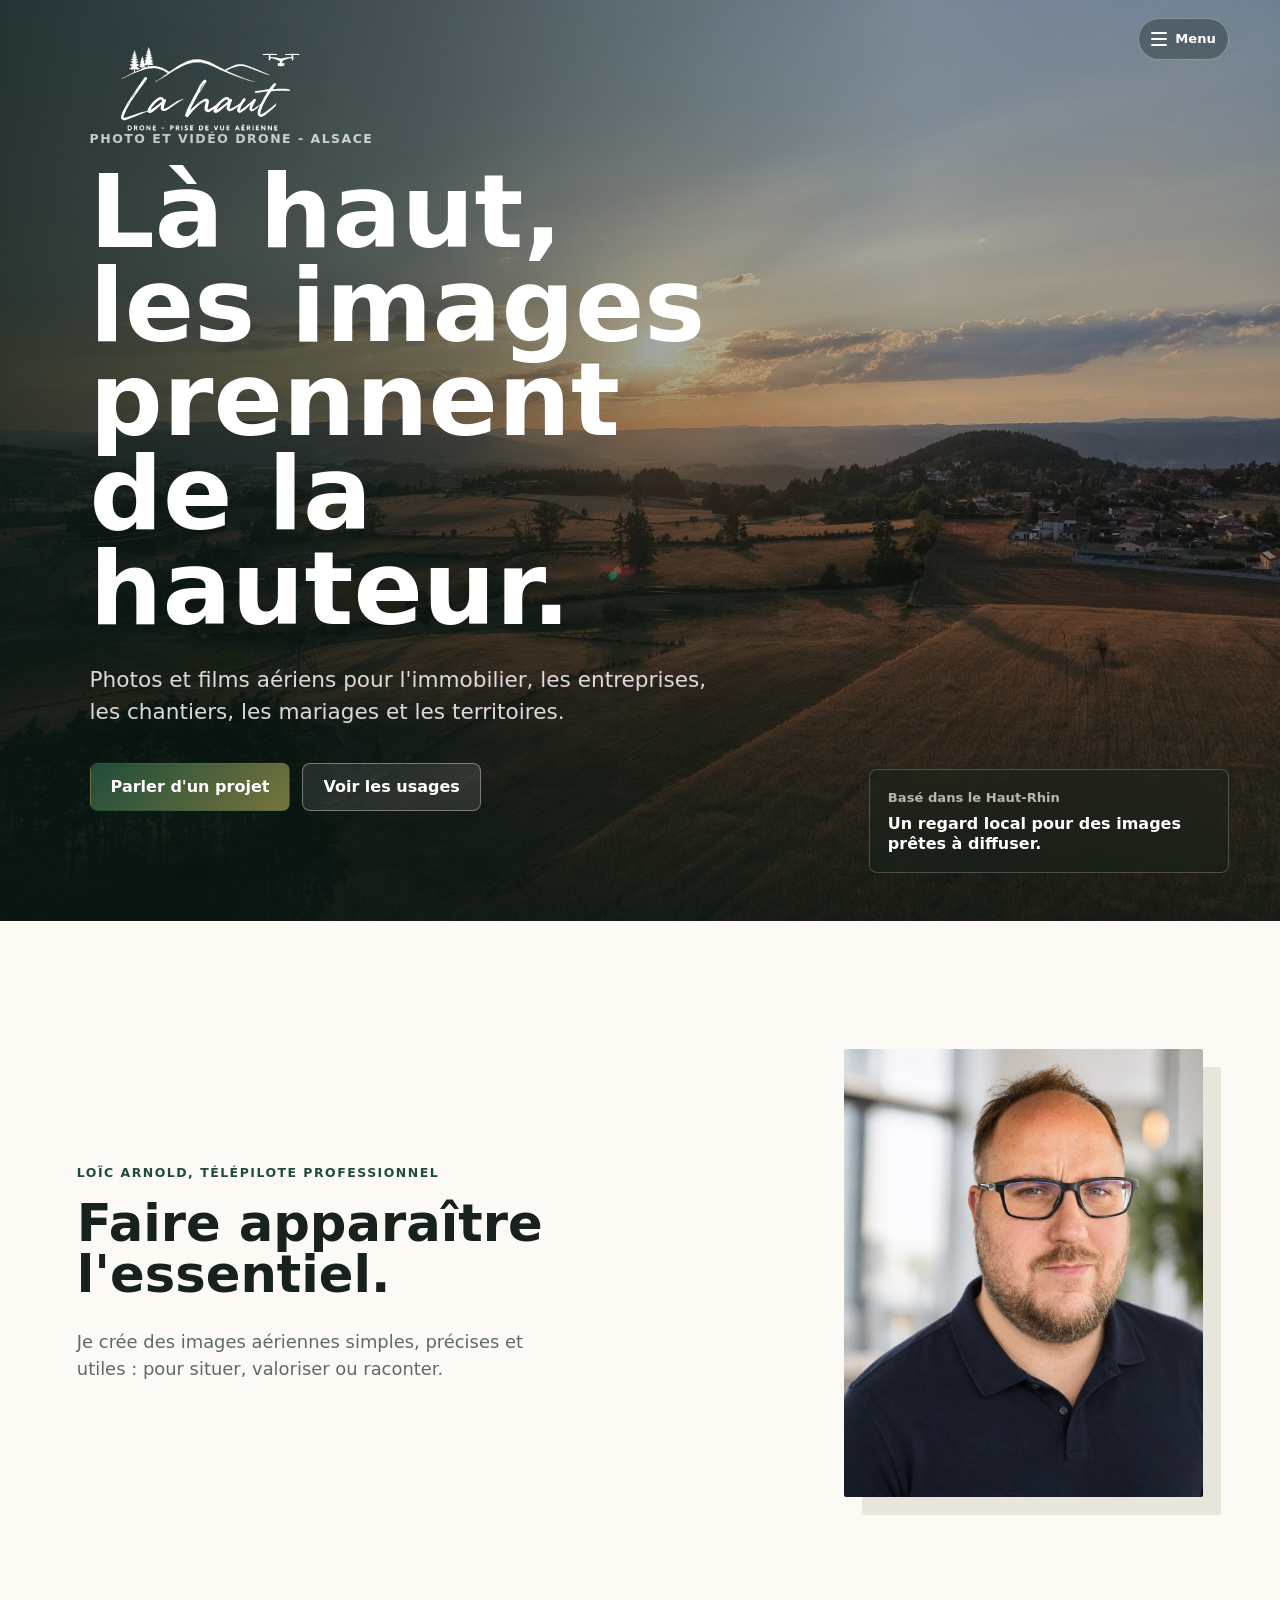
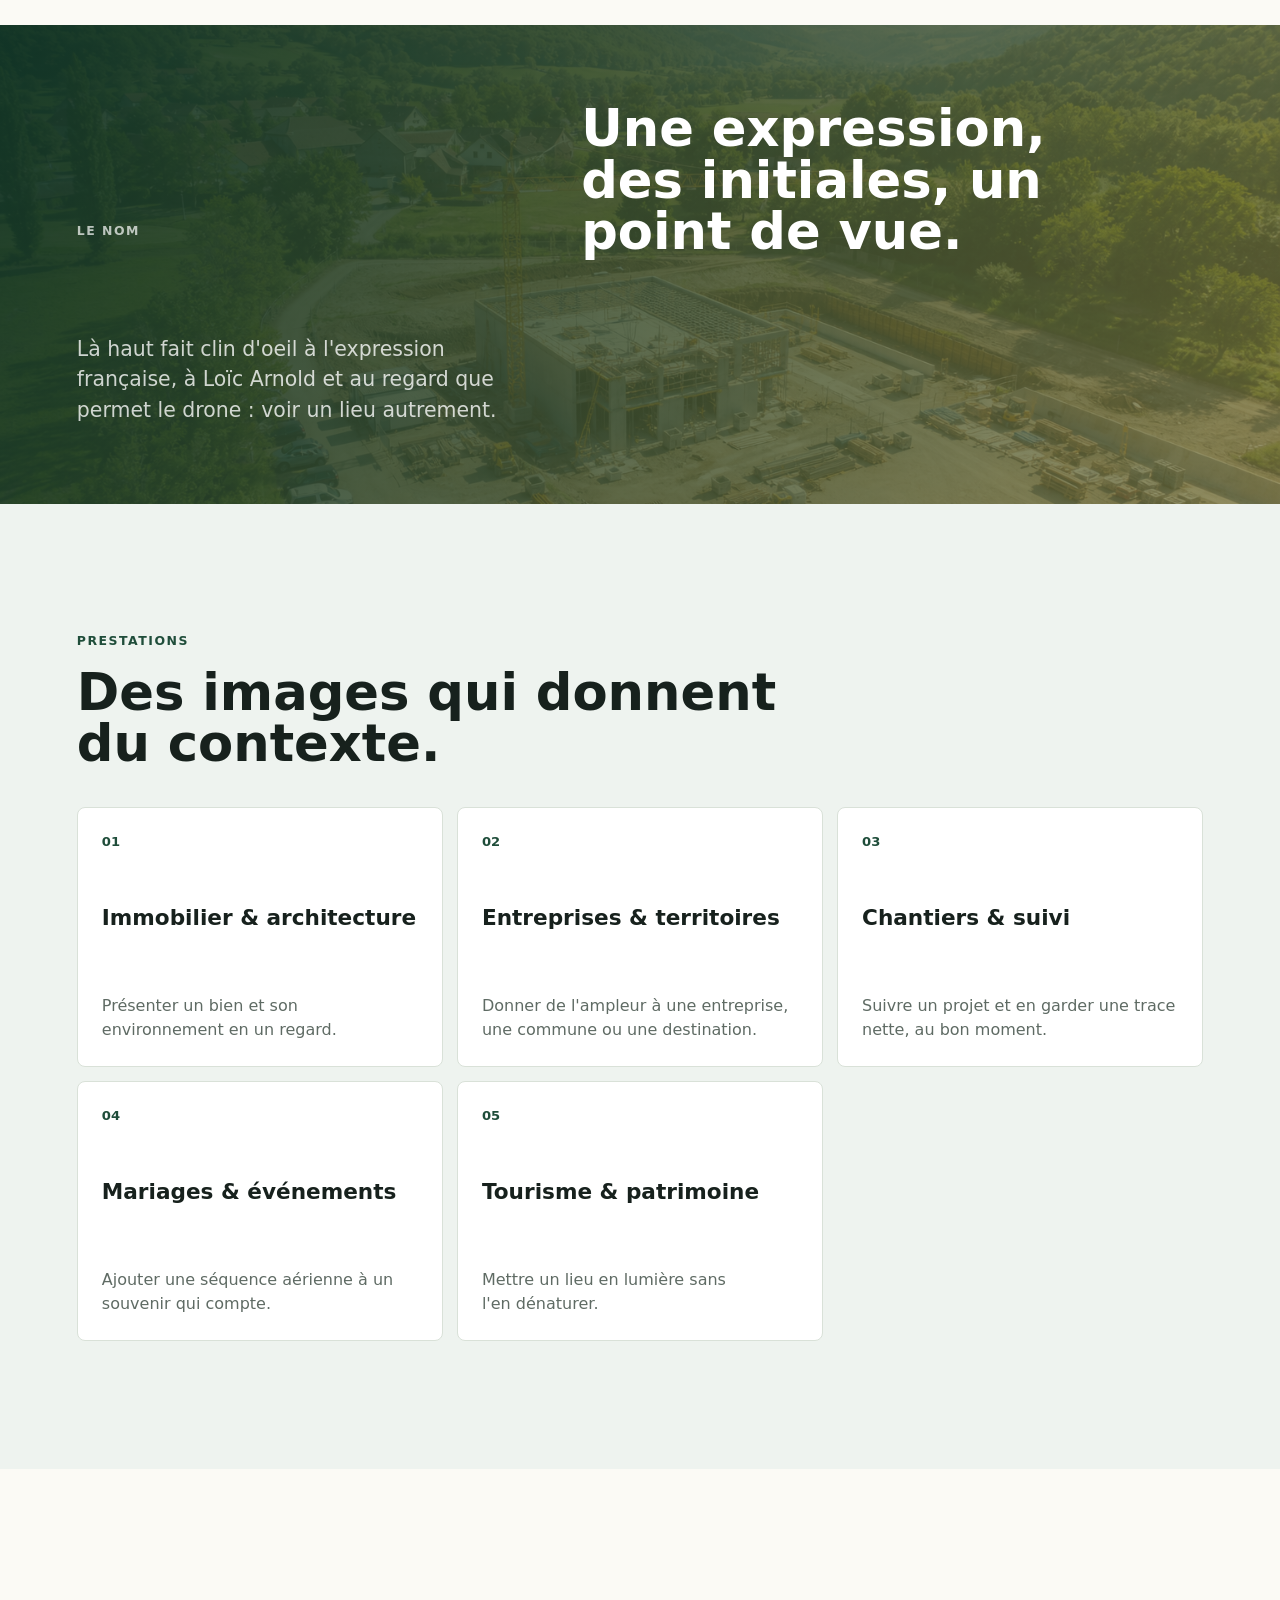
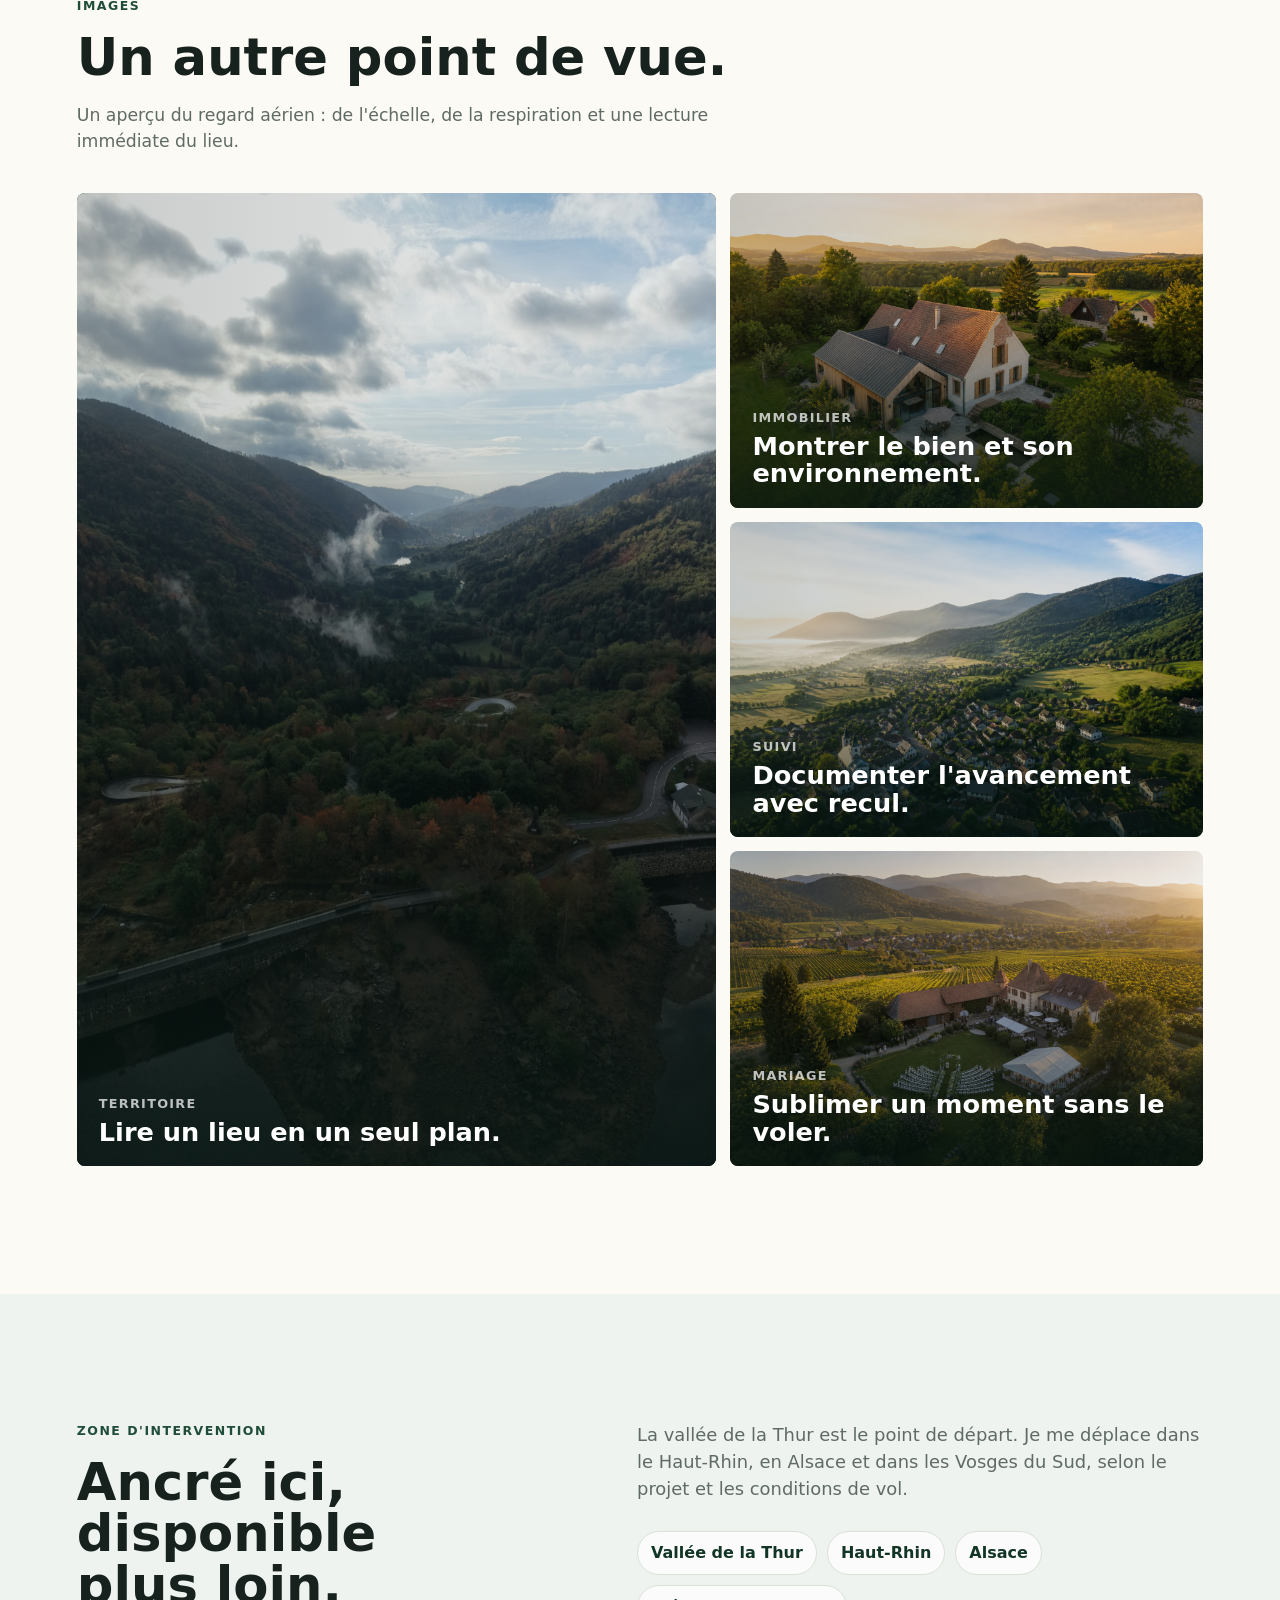
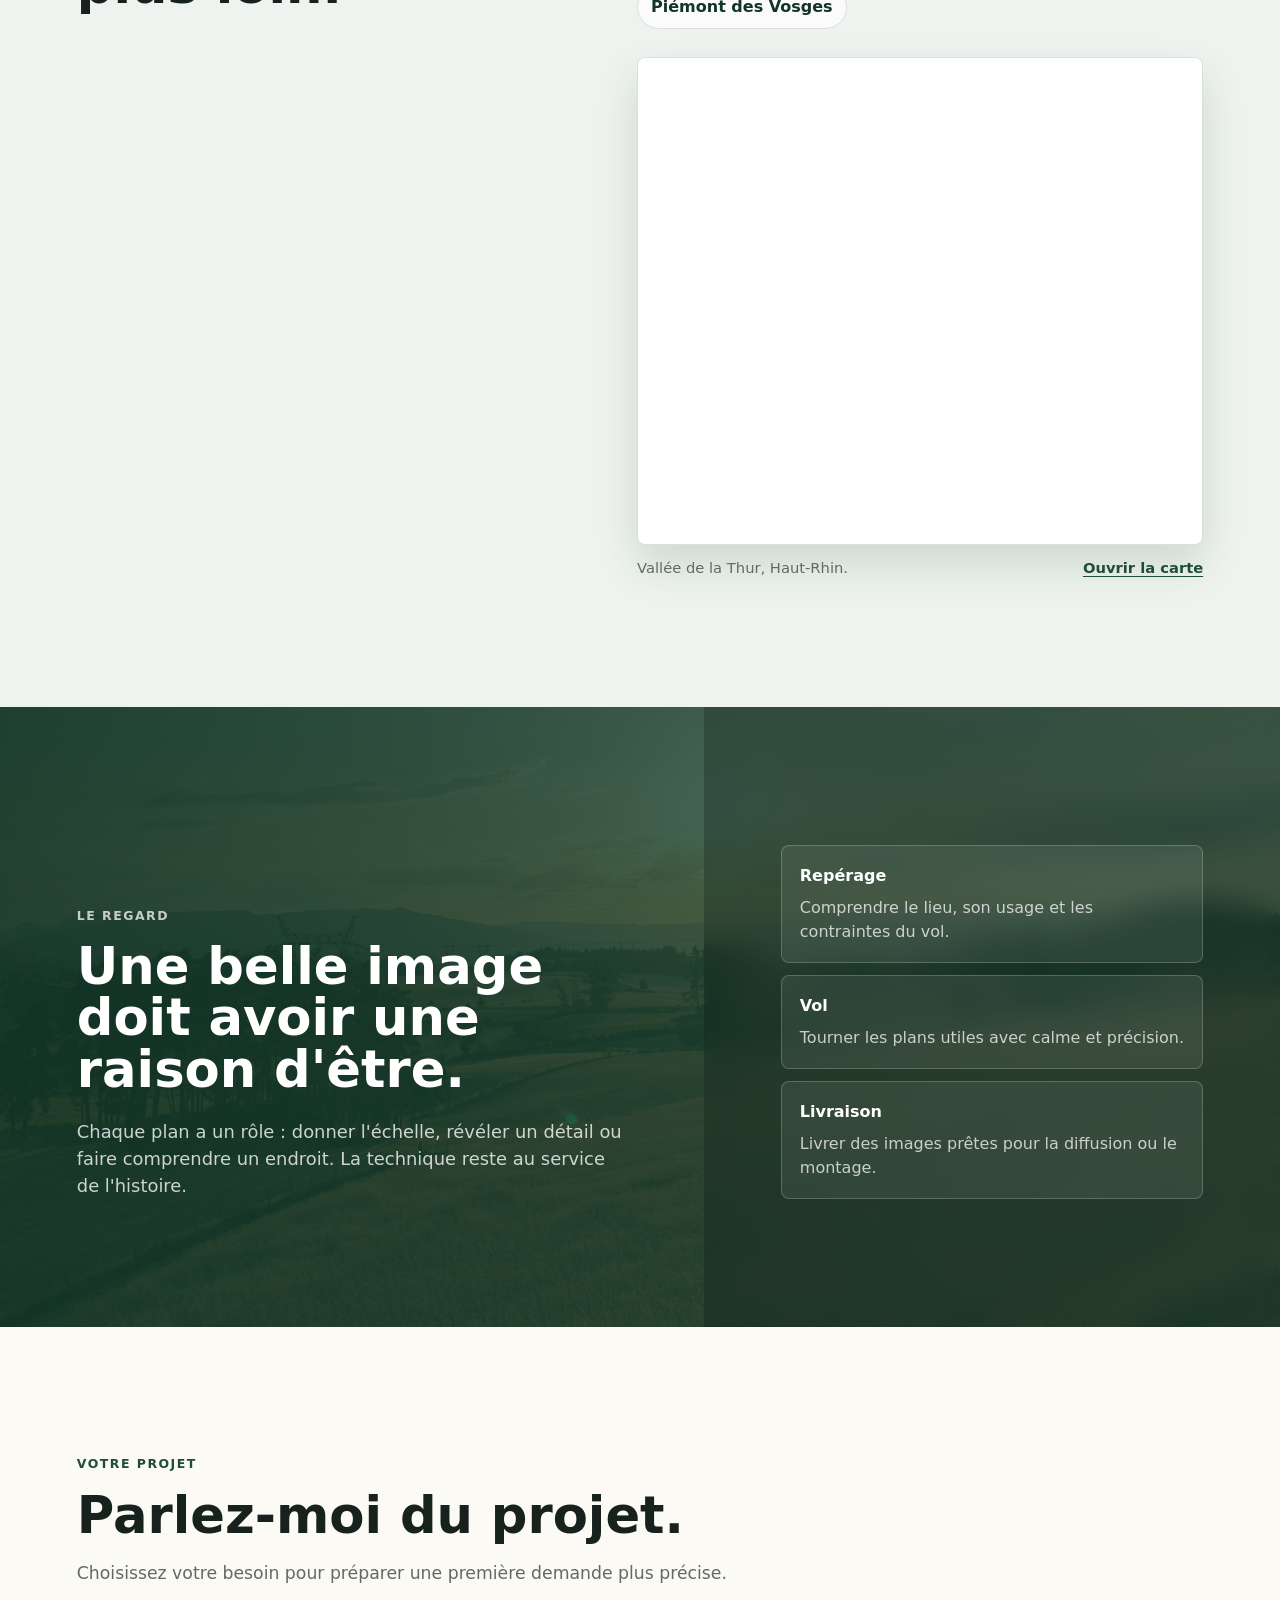
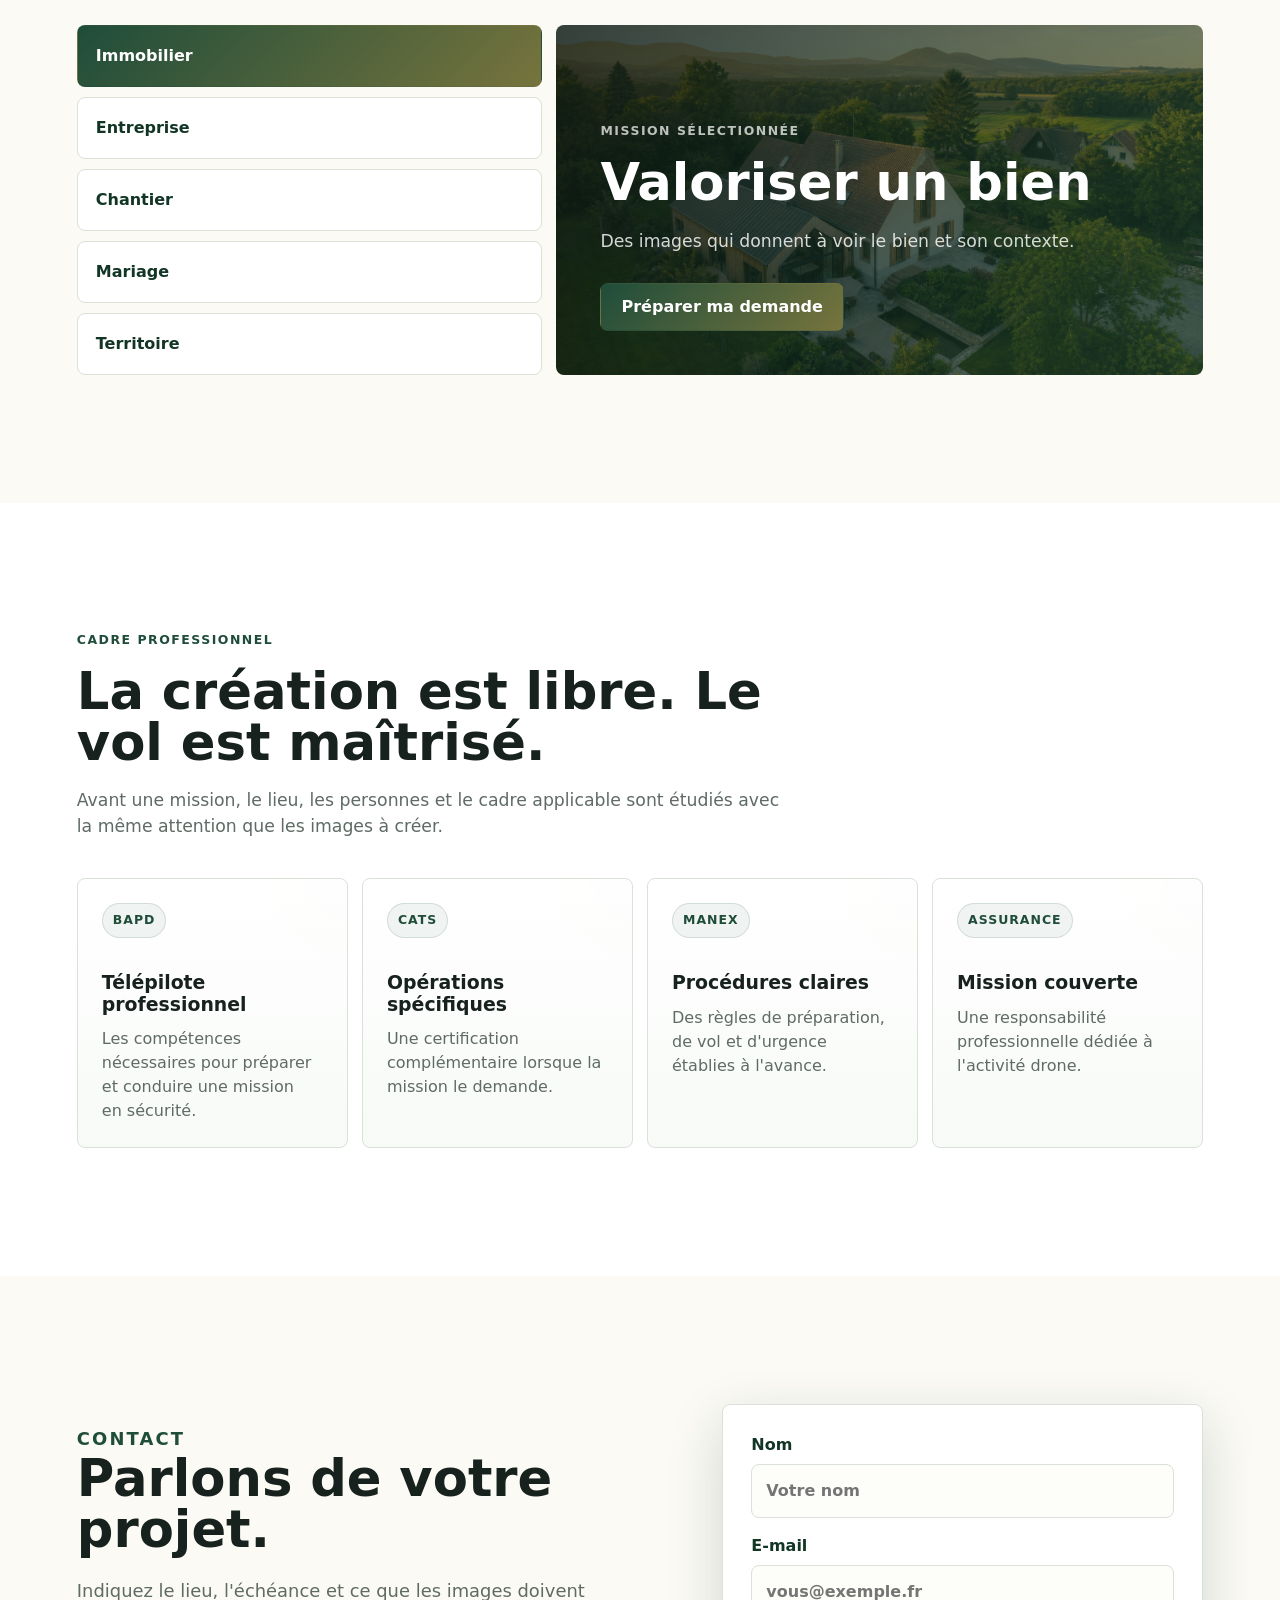
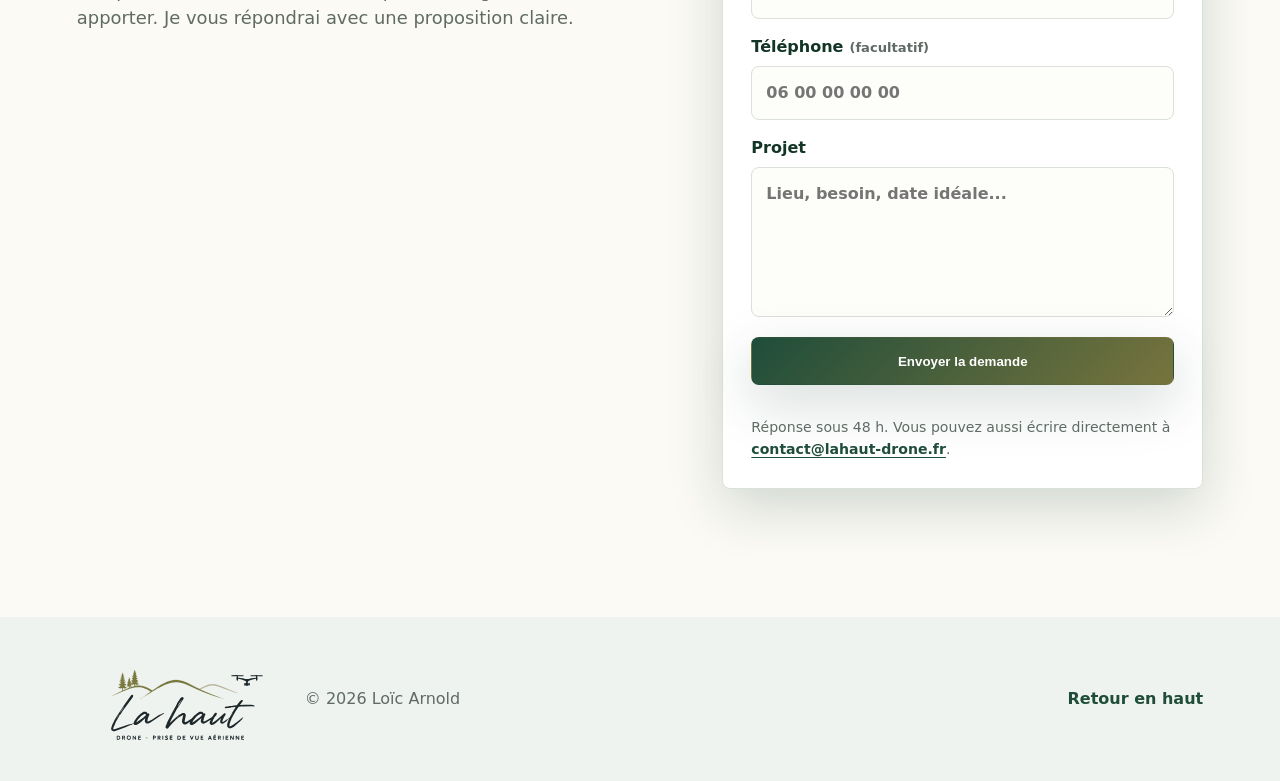
==== index.html @ 21cdd0c2 "Refresh live map stylesheet cache" ====
<!doctype html>
<html lang="fr">
  <head>
    <meta charset="utf-8" />
    <meta name="viewport" content="width=device-width, initial-scale=1" />
    <title>Là haut | Captation drone par Loïc Arnold</title>
    <meta
      name="description"
      content="Photos et vidéos par drone en Alsace, réalisées par Loïc Arnold depuis la vallée de la Thur."
    />
    <link rel="stylesheet" href="styles.css?v=20260831-map2" />
  </head>
  <body>
    <header class="site-header" aria-label="Navigation principale">
      <a class="brand" href="#top" aria-label="Là haut, accueil">
        <img
          class="brand-logo"
          src="assets/logo-la-haut.svg"
          alt="Là haut - Drone, prise de vue aérienne"
        />
      </a>
      <button class="nav-toggle" type="button" aria-expanded="false" aria-controls="site-nav">
        <span class="nav-toggle-icon" aria-hidden="true">
          <i></i>
          <i></i>
          <i></i>
        </span>
        <strong>Menu</strong>
      </button>
      <nav class="nav-links" id="site-nav" aria-label="Sections du site">
        <a href="#prestations">Prestations</a>
        <a href="#portfolio">Images</a>
        <a href="#territoire">Territoire</a>
        <a href="#regard">Le regard</a>
        <a href="#mission">Projet</a>
        <a href="#cadre-pro">Cadre pro</a>
        <a href="#contact">Contact</a>
      </nav>
    </header>

    <main id="top">
      <section class="hero" aria-label="Présentation de Là haut">
        <picture class="hero-media">
          <source
            media="(max-width: 700px)"
            srcset="assets/hero-coucher-soleil-mobile.jpg"
          />
          <img
            class="hero-image"
            src="assets/hero-coucher-soleil.jpg"
            alt="Paysage vallonné au coucher du soleil photographié par drone"
            width="2560"
            height="1920"
            fetchpriority="high"
            decoding="async"
          />
        </picture>
        <div class="hero-shade" aria-hidden="true"></div>
        <div class="hero-content">
          <p class="eyebrow">Photo et vidéo drone - Alsace</p>
          <h1>Là haut, les images prennent de la hauteur.</h1>
          <p class="hero-copy">
            Photos et films aériens pour l'immobilier, les entreprises, les
            chantiers, les mariages et les territoires.
          </p>
          <div class="hero-actions">
            <a class="button primary" href="#contact">Parler d'un projet</a>
            <a class="button secondary" href="#prestations">Voir les usages</a>
          </div>
        </div>
        <aside class="hero-note" aria-label="Signature de marque">
          <span>Basé dans le Haut-Rhin</span>
          <strong>Un regard local pour des images prêtes à diffuser.</strong>
        </aside>
      </section>

      <section class="intro section-pad" aria-labelledby="intro-title">
        <div class="intro-copy">
          <p class="eyebrow dark">Loïc Arnold, télépilote professionnel</p>
          <h2 id="intro-title">Faire apparaître l'essentiel.</h2>
          <p class="intro-summary">
            Je crée des images aériennes simples, précises et utiles : pour
            situer, valoriser ou raconter.
          </p>
        </div>
        <figure class="intro-portrait">
          <img
            src="assets/loic-arnold-telepilote.jpg"
            alt="Loïc Arnold, télépilote professionnel de Là haut"
            width="1024"
            height="1280"
            loading="lazy"
            decoding="async"
          />
        </figure>
      </section>

      <section class="name-story" aria-label="Origine du nom Là haut">
        <p class="eyebrow dark">Le nom</p>
        <h2>Une expression, des initiales, un point de vue.</h2>
        <p>
          Là haut fait clin d'oeil à l'expression française, à Loïc Arnold et
          au regard que permet le drone : voir un lieu autrement.
        </p>
      </section>

      <section class="services section-pad" id="prestations" aria-labelledby="services-title">
        <div class="section-heading">
          <p class="eyebrow dark">Prestations</p>
          <h2 id="services-title">Des images qui donnent du contexte.</h2>
        </div>
        <div class="service-grid">
          <article class="service-card">
            <span>01</span>
            <h3>Immobilier & architecture</h3>
            <p>Présenter un bien et son environnement en un regard.</p>
          </article>
          <article class="service-card">
            <span>02</span>
            <h3>Entreprises & territoires</h3>
            <p>Donner de l'ampleur à une entreprise, une commune ou une destination.</p>
          </article>
          <article class="service-card">
            <span>03</span>
            <h3>Chantiers & suivi</h3>
            <p>Suivre un projet et en garder une trace nette, au bon moment.</p>
          </article>
          <article class="service-card">
            <span>04</span>
            <h3>Mariages & événements</h3>
            <p>Ajouter une séquence aérienne à un souvenir qui compte.</p>
          </article>
          <article class="service-card">
            <span>05</span>
            <h3>Tourisme & patrimoine</h3>
            <p>Mettre un lieu en lumière sans l'en dénaturer.</p>
          </article>
        </div>
      </section>

      <section class="portfolio section-pad" id="portfolio" aria-labelledby="portfolio-title">
        <div class="section-heading wide">
          <p class="eyebrow dark">Images</p>
          <h2 id="portfolio-title">Un autre point de vue.</h2>
          <p>
            Un aperçu du regard aérien : de l'échelle, de la respiration et une
            lecture immédiate du lieu.
          </p>
        </div>
        <div class="portfolio-grid">
          <figure
            class="portfolio-card large"
            tabindex="0"
            role="button"
            data-lightbox
            data-src="assets/portfolio-vallee-brume.jpg"
            data-kicker="Territoire"
            data-title="Lire un lieu en un seul plan."
          >
            <img
              src="assets/portfolio-vallee-brume.jpg"
              alt="Vue aérienne d'une vallée boisée traversée par la brume"
            />
            <figcaption>
              <span>Territoire</span>
              <strong>Lire un lieu en un seul plan.</strong>
            </figcaption>
          </figure>
          <figure
            class="portfolio-card"
            tabindex="0"
            role="button"
            data-lightbox
            data-src="assets/portfolio-immobilier.png"
            data-kicker="Immobilier"
            data-title="Montrer le bien et son environnement."
          >
            <img
              src="assets/portfolio-immobilier.png"
              alt="Maison et jardin photographiés par drone dans un environnement rural"
            />
            <figcaption>
              <span>Immobilier</span>
              <strong>Montrer le bien et son environnement.</strong>
            </figcaption>
          </figure>
          <figure
            class="portfolio-card"
            tabindex="0"
            role="button"
            data-lightbox
            data-src="assets/portfolio-chantier.png"
            data-kicker="Suivi"
            data-title="Documenter l'avancement avec recul."
          >
            <img
              src="assets/portfolio-chantier.png"
              alt="Chantier suivi depuis les airs dans une vallée verdoyante"
            />
            <figcaption>
              <span>Suivi</span>
              <strong>Documenter l'avancement avec recul.</strong>
            </figcaption>
          </figure>
          <figure
            class="portfolio-card"
            tabindex="0"
            role="button"
            data-lightbox
            data-src="assets/portfolio-mariage.png"
            data-kicker="Mariage"
            data-title="Sublimer un moment sans le voler."
          >
            <img
              src="assets/portfolio-mariage.png"
              alt="Vue aérienne élégante d'un mariage en extérieur dans un paysage alsacien"
            />
            <figcaption>
              <span>Mariage</span>
              <strong>Sublimer un moment sans le voler.</strong>
            </figcaption>
          </figure>
        </div>
      </section>

      <section class="area section-pad" id="territoire" aria-labelledby="area-title">
        <div>
          <p class="eyebrow dark">Zone d'intervention</p>
          <h2 id="area-title">Ancré ici, disponible plus loin.</h2>
        </div>
        <div class="area-content">
          <div class="area-copy">
            <p>
              La vallée de la Thur est le point de départ. Je me déplace dans le
              Haut-Rhin, en Alsace et dans les Vosges du Sud, selon le projet et
              les conditions de vol.
            </p>
            <ul class="area-list" aria-label="Exemples de zones">
              <li>Vallée de la Thur</li>
              <li>Haut-Rhin</li>
              <li>Alsace</li>
              <li>Piémont des Vosges</li>
            </ul>
          </div>
          <figure class="territory-map">
            <div class="map-live">
              <iframe
                title="Carte OpenStreetMap de la vallée de la Thur"
                src="https://www.openstreetmap.org/export/embed.html?bbox=6.88%2C47.70%2C7.32%2C47.94&amp;layer=mapnik"
                loading="lazy"
              ></iframe>
            </div>
            <figcaption>
              <span>Vallée de la Thur, Haut-Rhin.</span>
              <a
                href="https://www.openstreetmap.org/#map=11/47.82/7.08"
                target="_blank"
                rel="noopener noreferrer"
              >
                Ouvrir la carte
              </a>
            </figcaption>
          </figure>
        </div>
      </section>

      <section class="look" id="regard" aria-labelledby="look-title">
        <div class="look-panel">
          <p class="eyebrow">Le regard</p>
          <h2 id="look-title">Une belle image doit avoir une raison d'être.</h2>
          <p>
            Chaque plan a un rôle : donner l'échelle, révéler un détail ou faire
            comprendre un endroit. La technique reste au service de l'histoire.
          </p>
        </div>
        <div class="look-list" aria-label="Méthode">
          <div>
            <strong>Repérage</strong>
            <span>Comprendre le lieu, son usage et les contraintes du vol.</span>
          </div>
          <div>
            <strong>Vol</strong>
            <span>Tourner les plans utiles avec calme et précision.</span>
          </div>
          <div>
            <strong>Livraison</strong>
            <span>Livrer des images prêtes pour la diffusion ou le montage.</span>
          </div>
        </div>
      </section>

      <section class="mission section-pad" id="mission" aria-labelledby="mission-title">
        <div class="section-heading">
          <p class="eyebrow dark">Votre projet</p>
          <h2 id="mission-title">Parlez-moi du projet.</h2>
          <p>
            Choisissez votre besoin pour préparer une première demande plus
            précise.
          </p>
        </div>
        <div class="mission-board">
          <div class="mission-options" aria-label="Types de projets">
            <button
              class="mission-option active"
              type="button"
              data-project="immobilier"
              data-title="Valoriser un bien"
              data-copy="Des images qui donnent à voir le bien et son contexte."
              data-image="assets/portfolio-immobilier.png"
              data-message="Je souhaite valoriser un bien immobilier par drone. Lieu:&#10;Type de bien:&#10;Usage des images: annonce, site, réseaux, vidéo..."
            >
              Immobilier
            </button>
            <button
              class="mission-option"
              type="button"
              data-project="entreprise"
              data-title="Présenter une entreprise"
              data-copy="Des plans qui situent un site et donnent du relief à une communication."
              data-image="assets/hero-coucher-soleil.jpg"
              data-message="Je souhaite réaliser des images drone pour une entreprise. Lieu:&#10;Activité / site à montrer:&#10;Usage prévu: site web, film, réseaux, présentation..."
            >
              Entreprise
            </button>
            <button
              class="mission-option"
              type="button"
              data-project="chantier"
              data-title="Suivre une évolution"
              data-copy="Une vue d'ensemble nette, ponctuelle ou régulière."
              data-image="assets/portfolio-chantier.png"
              data-message="Je souhaite documenter un chantier ou une évolution par drone. Lieu:&#10;Type de suivi: ponctuel ou régulier:&#10;Période idéale:"
            >
              Chantier
            </button>
            <button
              class="mission-option"
              type="button"
              data-project="mariage"
              data-title="Sublimer un mariage"
              data-copy="Un regard aérien discret pour inscrire le moment dans son décor."
              data-image="assets/portfolio-mariage.png"
              data-message="Je souhaite ajouter des images drone à un mariage ou événement. Lieu:&#10;Date prévue:&#10;Moment à filmer: cérémonie, domaine, vin d'honneur, ambiance, arrivée...&#10;Présence d'un photographe / vidéaste:"
            >
              Mariage
            </button>
            <button
              class="mission-option"
              type="button"
              data-project="territoire"
              data-title="Raconter un territoire"
              data-copy="Des vues larges pour faire respirer un paysage, un village ou un patrimoine."
              data-image="assets/portfolio-vallee-brume.jpg"
              data-message="Je souhaite raconter un territoire ou un lieu par drone. Lieu:&#10;Ce qu'il faut montrer:&#10;Ambiance recherchée:"
            >
              Territoire
            </button>
          </div>
          <article class="mission-preview" aria-live="polite">
            <span id="mission-kicker">Mission sélectionnée</span>
            <h3 id="mission-preview-title">Valoriser un bien</h3>
            <p id="mission-preview-copy">
              Des images qui donnent à voir le bien et son contexte.
            </p>
            <a class="button primary" href="#contact" id="mission-cta">Préparer ma demande</a>
          </article>
        </div>
      </section>

      <section class="credentials section-pad" id="cadre-pro" aria-labelledby="credentials-title">
        <div class="section-heading">
          <p class="eyebrow dark">Cadre professionnel</p>
          <h2 id="credentials-title">La création est libre. Le vol est maîtrisé.</h2>
          <p>
            Avant une mission, le lieu, les personnes et le cadre applicable
            sont étudiés avec la même attention que les images à créer.
          </p>
        </div>
        <div class="credential-grid">
          <article>
            <span>BAPD</span>
            <h3>Télépilote professionnel</h3>
            <p>Les compétences nécessaires pour préparer et conduire une mission en sécurité.</p>
          </article>
          <article>
            <span>CATS</span>
            <h3>Opérations spécifiques</h3>
            <p>Une certification complémentaire lorsque la mission le demande.</p>
          </article>
          <article>
            <span>MANEX</span>
            <h3>Procédures claires</h3>
            <p>Des règles de préparation, de vol et d'urgence établies à l'avance.</p>
          </article>
          <article>
            <span>Assurance</span>
            <h3>Mission couverte</h3>
            <p>Une responsabilité professionnelle dédiée à l'activité drone.</p>
          </article>
        </div>
      </section>

      <section class="contact section-pad" id="contact" aria-labelledby="contact-title">
        <div class="contact-copy">
          <p class="eyebrow dark">Contact</p>
          <h2 id="contact-title">Parlons de votre projet.</h2>
          <p>
            Indiquez le lieu, l'échéance et ce que les images doivent apporter.
            Je vous répondrai avec une proposition claire.
          </p>
        </div>
        <form
          class="contact-form"
          id="contact-form"
          action="https://formsubmit.co/ajax/contact@lahaut-drone.fr"
          method="POST"
          accept-charset="UTF-8"
          aria-label="Demande de contact"
        >
          <input type="hidden" name="_subject" value="Nouvelle demande - Là haut" />
          <input type="hidden" name="_template" value="table" />
          <input type="hidden" name="_captcha" value="false" />
          <input type="hidden" name="type_de_projet" id="contact-project" value="" />
          <input class="form-trap" type="text" name="_honey" tabindex="-1" autocomplete="off" aria-hidden="true" />
          <label>
            Nom
            <input type="text" name="name" placeholder="Votre nom" autocomplete="name" required />
          </label>
          <label>
            E-mail
            <input type="email" name="email" placeholder="vous@exemple.fr" autocomplete="email" required />
          </label>
          <label>
            <span class="label-text">Téléphone <span class="optional">(facultatif)</span></span>
            <input type="tel" name="telephone" placeholder="06 00 00 00 00" autocomplete="tel" />
          </label>
          <label>
            Projet
            <textarea name="message" rows="5" placeholder="Lieu, besoin, date idéale..." required></textarea>
          </label>
          <button class="button primary form-button" type="submit">Envoyer la demande</button>
          <p class="form-status" id="contact-status" role="status" aria-live="polite"></p>
          <p class="form-hint">
            Réponse sous 48 h. Vous pouvez aussi écrire directement à
            <a href="mailto:contact@lahaut-drone.fr">contact@lahaut-drone.fr</a>.
          </p>
        </form>
      </section>
    </main>

    <footer class="site-footer">
      <span class="footer-brand">
        <img
          src="assets/logo-la-haut.svg"
          alt="Là haut - Drone, prise de vue aérienne"
        />
        <span>&copy; <span id="year"></span> Loïc Arnold</span>
      </span>
      <a href="#top">Retour en haut</a>
    </footer>

    <div class="lightbox" hidden aria-modal="true" role="dialog" aria-label="Aperçu de l'image">
      <button class="lightbox-close" type="button" aria-label="Fermer l'aperçu">×</button>
      <figure>
        <img src="" alt="" />
        <figcaption>
          <span></span>
          <strong></strong>
        </figcaption>
      </figure>
    </div>

    <script src="script.js"></script>
  </body>
</html>
---- styles.css ----
:root {
  --ink: #17211d;
  --muted: #5f6b64;
  --paper: #fbfaf5;
  --cloud: #eef3ef;
  --line: #d9e1d8;
  --forest: #1f4d3a;
  --forest-deep: #123526;
  --moss: #77743d;
  --sky: #d8edf4;
  --white: #ffffff;
  --shadow: 0 18px 54px rgba(18, 53, 38, 0.18);
}

* {
  box-sizing: border-box;
}

html {
  scroll-behavior: smooth;
}

body {
  margin: 0;
  color: var(--ink);
  background: var(--paper);
  font-family: Inter, ui-sans-serif, system-ui, -apple-system, BlinkMacSystemFont, "Segoe UI", Arial, sans-serif;
  line-height: 1.5;
}

body.is-lightbox-open {
  overflow: hidden;
}

a {
  color: inherit;
  text-decoration: none;
}

img {
  display: block;
  max-width: 100%;
}

.site-header {
  position: fixed;
  top: 0;
  left: 0;
  right: 0;
  z-index: 10;
  display: flex;
  align-items: center;
  justify-content: space-between;
  gap: 24px;
  padding: 18px clamp(18px, 4vw, 56px);
  color: var(--white);
}

.site-header::before {
  content: none;
}

.site-header::after {
  content: none;
}

.brand {
  display: inline-flex;
  align-items: center;
  justify-content: center;
  min-width: 0;
  padding: 0;
}

.brand-logo {
  width: clamp(230px, 24vw, 390px);
  max-height: 128px;
  height: auto;
  filter: brightness(0) invert(1) drop-shadow(0 10px 24px rgba(0, 0, 0, 0.28));
}

.nav-links {
  display: flex;
  align-items: center;
  gap: clamp(12px, 2vw, 28px);
  border: 1px solid rgba(255, 255, 255, 0.18);
  border-radius: 999px;
  padding: 13px 18px;
  background: rgba(8, 23, 18, 0.46);
  backdrop-filter: blur(16px);
  box-shadow: 0 14px 38px rgba(8, 23, 18, 0.18);
  font-size: 0.92rem;
  font-weight: 600;
}

.nav-toggle {
  display: none;
  align-items: center;
  gap: 8px;
  border: 1px solid rgba(255, 255, 255, 0.34);
  border-radius: 999px;
  padding: 10px 12px;
  color: var(--white);
  background: rgba(8, 23, 18, 0.32);
  font: inherit;
  font-size: 0.86rem;
  font-weight: 900;
  cursor: pointer;
}

.nav-toggle-icon {
  display: grid;
  gap: 4px;
}

.nav-toggle-icon i {
  display: block;
  width: 16px;
  height: 2px;
  border-radius: 999px;
  background: currentColor;
}

.nav-toggle strong {
  font-size: 0.82rem;
}

.nav-links a {
  color: rgba(255, 255, 255, 0.84);
}

.nav-links a:hover {
  color: var(--white);
}

.hero {
  position: relative;
  display: grid;
  min-height: 100svh;
  overflow: hidden;
  color: var(--white);
  isolation: isolate;
}

.hero-media,
.hero-video,
.hero-shade {
  position: absolute;
  inset: 0;
  width: 100%;
  height: 100%;
}

.hero-media,
.hero-video {
  z-index: -3;
}

.hero-media .hero-image {
  width: 100%;
  height: 100%;
  object-fit: cover;
  object-position: center 58%;
}

.hero-video {
  pointer-events: none;
}

.hero-shade {
  z-index: -2;
  background:
    linear-gradient(90deg, rgba(8, 23, 18, 0.78) 0%, rgba(8, 23, 18, 0.56) 33%, rgba(8, 23, 18, 0.18) 72%),
    linear-gradient(0deg, rgba(8, 23, 18, 0.7) 0%, rgba(8, 23, 18, 0) 46%);
}

.hero-content {
  align-self: center;
  width: min(720px, calc(100% - 36px));
  padding: 130px 0 110px clamp(18px, 7vw, 96px);
}

.eyebrow {
  margin: 0 0 16px;
  color: rgba(255, 255, 255, 0.74);
  font-size: 0.78rem;
  font-weight: 800;
  letter-spacing: 0.12em;
  text-transform: uppercase;
}

.eyebrow.dark {
  color: var(--forest);
}

h1,
h2,
h3,
p {
  text-wrap: pretty;
}

h1 {
  max-width: 680px;
  margin: 0;
  font-size: clamp(3.3rem, 8vw, 7.6rem);
  line-height: 0.92;
}

h2 {
  margin: 0;
  font-size: clamp(2rem, 4vw, 4rem);
  line-height: 1;
}

h3 {
  margin: 0 0 14px;
  font-size: 1.35rem;
  line-height: 1.15;
}

.hero-copy {
  max-width: 620px;
  margin: 28px 0 0;
  color: rgba(255, 255, 255, 0.84);
  font-size: clamp(1.06rem, 2vw, 1.35rem);
}

.hero-actions {
  display: flex;
  flex-wrap: wrap;
  gap: 12px;
  margin-top: 34px;
}

.button {
  display: inline-flex;
  min-height: 48px;
  align-items: center;
  justify-content: center;
  border: 1px solid transparent;
  border-radius: 8px;
  padding: 0 20px;
  font-weight: 800;
  cursor: pointer;
}

.button.primary {
  color: var(--white);
  background: linear-gradient(135deg, var(--forest), var(--moss));
  box-shadow: var(--shadow);
}

.button.primary:hover {
  background: var(--forest-deep);
}

.button.secondary {
  color: var(--white);
  border-color: rgba(255, 255, 255, 0.36);
  background: rgba(255, 255, 255, 0.1);
}

.hero-note {
  position: absolute;
  right: clamp(18px, 4vw, 56px);
  bottom: clamp(18px, 4vw, 48px);
  width: min(360px, calc(100% - 36px));
  border: 1px solid rgba(255, 255, 255, 0.22);
  border-radius: 8px;
  padding: 18px;
  background: rgba(18, 35, 28, 0.34);
  backdrop-filter: blur(18px);
}

.hero-note span,
.hero-note strong {
  display: block;
}

.hero-note span {
  color: rgba(255, 255, 255, 0.68);
  font-size: 0.82rem;
  font-weight: 700;
}

.hero-note strong {
  margin-top: 6px;
  font-size: 1rem;
  line-height: 1.25;
}

.section-pad {
  padding: clamp(74px, 10vw, 132px) clamp(18px, 6vw, 84px);
}

.intro {
  display: grid;
  grid-template-columns: minmax(0, 1fr) minmax(260px, 0.54fr);
  gap: clamp(32px, 8vw, 104px);
  align-items: center;
  background: var(--paper);
}

.intro-copy {
  max-width: 650px;
}

.intro-summary,
.contact-copy p {
  margin: 0;
  color: var(--muted);
  font-size: 1.12rem;
}

.intro-summary {
  max-width: 42ch;
  margin-top: 28px;
}

.intro-portrait {
  width: min(100%, 390px);
  margin: 0;
  justify-self: end;
}

.intro-portrait img {
  display: block;
  width: 100%;
  height: auto;
  aspect-ratio: 4 / 5;
  object-fit: cover;
  object-position: center;
  border-radius: 2px;
  box-shadow: 18px 18px 0 rgba(119, 116, 61, 0.15);
}

.name-story {
  display: grid;
  grid-template-columns: minmax(0, 0.55fr) minmax(320px, 0.8fr);
  gap: clamp(28px, 6vw, 82px);
  align-items: end;
  padding: clamp(42px, 7vw, 78px) clamp(18px, 6vw, 84px);
  color: var(--white);
  background:
    linear-gradient(115deg, rgba(18, 53, 38, 0.94), rgba(119, 116, 61, 0.74)),
    url("assets/portfolio-alsace-vallee.png") center / cover;
}

.name-story .eyebrow {
  color: rgba(255, 255, 255, 0.7);
}

.name-story h2 {
  max-width: 560px;
}

.name-story p:last-child {
  margin: 0;
  color: rgba(255, 255, 255, 0.78);
  font-size: clamp(1.05rem, 2vw, 1.28rem);
}

.services {
  background: var(--cloud);
}

.credentials {
  background: var(--white);
}

.section-heading {
  display: grid;
  grid-template-columns: minmax(0, 720px);
  margin-bottom: 38px;
}

.section-heading.wide {
  grid-template-columns: minmax(0, 920px);
}

.section-heading p:not(.eyebrow) {
  max-width: 720px;
  margin: 20px 0 0;
  color: var(--muted);
  font-size: 1.08rem;
}

.credential-grid {
  display: grid;
  grid-template-columns: repeat(4, minmax(0, 1fr));
  gap: 14px;
}

.credential-grid article {
  min-height: 250px;
  border: 1px solid var(--line);
  border-radius: 8px;
  padding: 24px;
  background:
    linear-gradient(180deg, rgba(255, 255, 255, 0.96), rgba(247, 250, 247, 0.96)),
    radial-gradient(circle at top right, rgba(119, 116, 61, 0.12), transparent 42%);
}

.credential-grid span {
  display: inline-flex;
  margin-bottom: 34px;
  border: 1px solid rgba(31, 77, 58, 0.14);
  border-radius: 999px;
  padding: 7px 10px;
  color: var(--forest);
  background: rgba(31, 77, 58, 0.06);
  font-size: 0.78rem;
  font-weight: 900;
  letter-spacing: 0.08em;
  text-transform: uppercase;
}

.credential-grid h3 {
  margin-bottom: 12px;
  font-size: 1.18rem;
}

.credential-grid p {
  margin: 0;
  color: var(--muted);
}

.service-grid {
  display: grid;
  grid-template-columns: repeat(5, minmax(0, 1fr));
  gap: 14px;
}

.service-card {
  display: flex;
  min-height: 260px;
  flex-direction: column;
  border: 1px solid var(--line);
  border-radius: 8px;
  padding: 24px;
  background: var(--white);
}

.service-card span {
  display: inline-flex;
  margin-bottom: 54px;
  color: var(--forest);
  font-size: 0.82rem;
  font-weight: 800;
}

.service-card p {
  margin: auto 0 0;
  color: var(--muted);
}

.portfolio {
  background: var(--paper);
}

.portfolio-grid {
  display: grid;
  grid-template-columns: 1.15fr 0.85fr;
  grid-template-rows: repeat(3, minmax(206px, 1fr));
  gap: 14px;
}

.portfolio-card {
  position: relative;
  min-height: 0;
  margin: 0;
  overflow: hidden;
  border-radius: 8px;
  background: var(--forest-deep);
  cursor: zoom-in;
}

.portfolio-card.large {
  grid-row: span 3;
  min-height: 0;
}

.portfolio-card.large img {
  object-position: center 54%;
}

.portfolio-card:focus-visible {
  outline: 3px solid rgba(119, 116, 61, 0.52);
  outline-offset: 4px;
}

.portfolio-card img {
  width: 100%;
  height: 100%;
  object-fit: cover;
  transition: transform 600ms ease;
}

.portfolio-card:hover img {
  transform: scale(1.035);
}

.portfolio-card::after {
  content: "";
  position: absolute;
  inset: 0;
  background:
    linear-gradient(0deg, rgba(8, 23, 18, 0.74), rgba(8, 23, 18, 0.05) 58%),
    linear-gradient(90deg, rgba(8, 23, 18, 0.18), rgba(8, 23, 18, 0));
}

.portfolio-card figcaption {
  position: absolute;
  left: 22px;
  right: 22px;
  bottom: 20px;
  z-index: 1;
  color: var(--white);
}

.portfolio-card span,
.portfolio-card strong {
  display: block;
}

.portfolio-card span {
  margin-bottom: 6px;
  color: rgba(255, 255, 255, 0.72);
  font-size: 0.8rem;
  font-weight: 800;
  letter-spacing: 0.1em;
  text-transform: uppercase;
}

.portfolio-card strong {
  max-width: 420px;
  font-size: clamp(1.25rem, 2vw, 1.9rem);
  line-height: 1.08;
}

.area {
  display: grid;
  grid-template-columns: minmax(0, 0.82fr) minmax(360px, 1fr);
  gap: clamp(32px, 8vw, 96px);
  align-items: start;
  background: var(--cloud);
}

.area-content {
  display: grid;
  gap: 28px;
}

.area-copy p {
  margin: 0;
  color: var(--muted);
  font-size: 1.12rem;
}

.area-list {
  display: flex;
  flex-wrap: wrap;
  gap: 10px;
  margin: 28px 0 0;
  padding: 0;
  list-style: none;
}

.area-list li {
  border: 1px solid var(--line);
  border-radius: 999px;
  padding: 9px 13px;
  color: var(--forest-deep);
  background: rgba(255, 255, 255, 0.72);
  font-weight: 800;
}

.territory-map {
  margin: 0;
}

.map-live {
  overflow: hidden;
  border: 1px solid var(--line);
  border-radius: 8px;
  background: var(--white);
  box-shadow: 0 20px 42px rgba(18, 53, 38, 0.14);
}

.map-live iframe {
  display: block;
  width: 100%;
  height: clamp(340px, 38vw, 500px);
  border: 0;
  filter: saturate(0.82) contrast(1.02);
}

.territory-map figcaption {
  display: flex;
  align-items: center;
  justify-content: space-between;
  gap: 16px;
  margin: 12px 0 0;
  color: var(--muted);
  font-size: 0.92rem;
}

.territory-map a {
  color: var(--forest);
  font-weight: 800;
  text-decoration: underline;
  text-underline-offset: 3px;
}

.look {
  display: grid;
  grid-template-columns: minmax(0, 1.1fr) minmax(320px, 0.9fr);
  min-height: 620px;
  color: var(--white);
  background:
    linear-gradient(115deg, rgba(18, 53, 38, 0.92), rgba(31, 77, 58, 0.7)),
    url("assets/hero-coucher-soleil-mobile.jpg") center 56% / cover;
}

.look-panel {
  display: flex;
  flex-direction: column;
  justify-content: end;
  padding: clamp(74px, 10vw, 132px) clamp(18px, 6vw, 84px);
}

.look-panel p:last-child {
  max-width: 620px;
  margin: 24px 0 0;
  color: rgba(255, 255, 255, 0.78);
  font-size: 1.12rem;
}

.look-list {
  display: grid;
  align-content: end;
  gap: 12px;
  padding: clamp(74px, 10vw, 132px) clamp(18px, 6vw, 84px);
  background: rgba(8, 23, 18, 0.26);
  backdrop-filter: blur(14px);
}

.look-list div {
  border: 1px solid rgba(255, 255, 255, 0.2);
  border-radius: 8px;
  padding: 18px;
  background: rgba(255, 255, 255, 0.08);
}

.look-list strong,
.look-list span {
  display: block;
}

.look-list strong {
  margin-bottom: 8px;
}

.look-list span {
  color: rgba(255, 255, 255, 0.74);
}

.mission {
  background: var(--paper);
}

.mission-board {
  display: grid;
  grid-template-columns: minmax(280px, 0.72fr) minmax(0, 1fr);
  gap: 14px;
}

.mission-options {
  display: grid;
  gap: 10px;
}

.mission-option {
  min-height: 62px;
  border: 1px solid var(--line);
  border-radius: 8px;
  padding: 0 18px;
  color: var(--forest-deep);
  background: var(--white);
  font: inherit;
  font-weight: 900;
  text-align: left;
  cursor: pointer;
}

.mission-option:hover,
.mission-option.active {
  color: var(--white);
  border-color: transparent;
  background: linear-gradient(135deg, var(--forest), var(--moss));
}

.mission-option:focus-visible {
  outline: 3px solid rgba(119, 116, 61, 0.28);
  outline-offset: 3px;
}

.mission-preview {
  position: relative;
  display: flex;
  min-height: 278px;
  flex-direction: column;
  justify-content: flex-end;
  overflow: hidden;
  border-radius: 8px;
  padding: clamp(24px, 4vw, 44px);
  color: var(--white);
  background:
    linear-gradient(115deg, rgba(8, 23, 18, 0.82), rgba(31, 77, 58, 0.54)),
    url("assets/portfolio-immobilier.png") center / cover;
}

.mission-preview span {
  color: rgba(255, 255, 255, 0.72);
  font-size: 0.78rem;
  font-weight: 900;
  letter-spacing: 0.12em;
  text-transform: uppercase;
}

.mission-preview h3 {
  max-width: 640px;
  margin: 12px 0 0;
  font-size: clamp(2rem, 4vw, 4.6rem);
}

.mission-preview p {
  max-width: 620px;
  margin: 18px 0 28px;
  color: rgba(255, 255, 255, 0.82);
  font-size: 1.08rem;
}

.mission-preview .button {
  width: fit-content;
}

.contact {
  display: grid;
  grid-template-columns: minmax(0, 0.8fr) minmax(320px, 0.7fr);
  gap: clamp(32px, 8vw, 96px);
  align-items: start;
  background: var(--paper);
}

.contact-copy p {
  max-width: 560px;
  margin-top: 22px;
}

.contact-form {
  display: grid;
  gap: 16px;
  border: 1px solid var(--line);
  border-radius: 8px;
  padding: clamp(18px, 3vw, 28px);
  background: var(--white);
  box-shadow: var(--shadow);
}

label {
  display: grid;
  gap: 7px;
  color: var(--forest-deep);
  font-weight: 800;
}

.label-text {
  display: flex;
  align-items: baseline;
  gap: 6px;
}

.optional {
  color: var(--muted);
  font-size: 0.82rem;
  font-weight: 600;
}

input,
textarea {
  width: 100%;
  border: 1px solid var(--line);
  border-radius: 8px;
  padding: 14px;
  color: var(--ink);
  background: #fdfdf9;
  font: inherit;
}

textarea {
  resize: vertical;
}

input:focus,
textarea:focus {
  border-color: var(--forest);
  outline: 3px solid rgba(31, 77, 58, 0.14);
}

.form-button {
  width: 100%;
  margin-top: 4px;
}

.form-button:disabled {
  cursor: wait;
  opacity: 0.72;
}

.form-status {
  min-height: 0;
  margin: 0;
  color: var(--muted);
  font-size: 0.92rem;
  font-weight: 700;
}

.form-status:not(:empty) {
  min-height: 1.5em;
}

.form-status.is-success {
  color: var(--forest);
}

.form-status.is-error {
  color: #9b3d25;
}

.form-trap {
  position: absolute;
  width: 1px;
  height: 1px;
  overflow: hidden;
  clip: rect(0 0 0 0);
  clip-path: inset(50%);
  white-space: nowrap;
}

.form-hint {
  margin: 0;
  color: var(--muted);
  font-size: 0.88rem;
}

.form-hint a {
  color: var(--forest);
  font-weight: 800;
  text-decoration: underline;
  text-decoration-thickness: 1px;
  text-underline-offset: 3px;
}

.site-footer {
  display: flex;
  align-items: center;
  justify-content: space-between;
  gap: 18px;
  padding: 28px clamp(18px, 6vw, 84px);
  color: var(--muted);
  background: var(--cloud);
}

.footer-brand {
  display: inline-flex;
  align-items: center;
  gap: 18px;
}

.footer-brand img {
  width: min(210px, 46vw);
  height: auto;
}

.site-footer a {
  color: var(--forest);
  font-weight: 800;
}

.lightbox {
  position: fixed;
  inset: 0;
  z-index: 30;
  display: grid;
  place-items: center;
  padding: clamp(18px, 4vw, 48px);
  background: rgba(8, 23, 18, 0.88);
  backdrop-filter: blur(12px);
}

.lightbox[hidden] {
  display: none;
}

.lightbox figure {
  width: min(1120px, 100%);
  margin: 0;
}

.lightbox img {
  width: 100%;
  max-height: 78svh;
  border-radius: 8px;
  object-fit: contain;
  background: var(--forest-deep);
}

.lightbox figcaption {
  margin-top: 14px;
  color: var(--white);
}

.lightbox span,
.lightbox strong {
  display: block;
}

.lightbox span {
  color: rgba(255, 255, 255, 0.64);
  font-size: 0.8rem;
  font-weight: 900;
  letter-spacing: 0.1em;
  text-transform: uppercase;
}

.lightbox strong {
  margin-top: 4px;
  font-size: clamp(1.4rem, 3vw, 2.6rem);
}

.lightbox-close {
  position: fixed;
  top: 18px;
  right: 18px;
  display: grid;
  width: 46px;
  height: 46px;
  place-items: center;
  border: 1px solid rgba(255, 255, 255, 0.24);
  border-radius: 50%;
  color: var(--white);
  background: rgba(255, 255, 255, 0.12);
  font-size: 2rem;
  line-height: 1;
  cursor: pointer;
}

@media (max-width: 1320px) {
  .site-header {
    align-items: flex-start;
  }

  .nav-toggle {
    display: inline-flex;
  }

  .nav-links {
    position: absolute;
    top: calc(100% - 4px);
    right: clamp(18px, 4vw, 56px);
    display: none;
    width: min(320px, calc(100vw - 36px));
    flex-direction: column;
    align-items: stretch;
    gap: 0;
    overflow: hidden;
    border: 1px solid rgba(255, 255, 255, 0.22);
    border-radius: 8px;
    padding: 0;
    background: rgba(8, 23, 18, 0.9);
    backdrop-filter: blur(18px);
    box-shadow: 0 18px 46px rgba(8, 23, 18, 0.18);
  }

  .site-header.nav-open .nav-links {
    display: flex;
  }

  .nav-links a {
    padding: 14px 16px;
    border-bottom: 1px solid rgba(255, 255, 255, 0.1);
  }

  .nav-links a:last-child {
    border-bottom: 0;
  }

  .service-grid {
    grid-template-columns: repeat(3, minmax(0, 1fr));
  }
}

@media (max-width: 980px) {
  .intro,
  .name-story,
  .look,
  .contact {
    grid-template-columns: 1fr;
  }

  .intro-portrait {
    justify-self: start;
  }

  .area {
    grid-template-columns: 1fr;
  }

  .mission-board {
    grid-template-columns: 1fr;
  }

  .service-grid {
    grid-template-columns: repeat(2, minmax(0, 1fr));
  }

  .credential-grid {
    grid-template-columns: repeat(2, minmax(0, 1fr));
  }

  .look {
    min-height: auto;
  }

  .portfolio-grid {
    grid-template-columns: 1fr;
    grid-template-rows: none;
  }

  .portfolio-card.large {
    grid-row: auto;
    min-height: 420px;
  }

  .portfolio-card {
    min-height: 320px;
  }

}

@media (max-width: 720px) {
  .brand {
    padding: 0;
  }

  .brand-logo {
    width: 210px;
  }

  .hero-content {
    width: 100%;
    padding: 120px 18px 220px;
  }

  .hero-media .hero-image {
    object-position: center 54%;
  }

  h1 {
    font-size: clamp(3rem, 17vw, 4.8rem);
  }

  .hero-note {
    left: 18px;
    right: 18px;
  }

  .service-grid {
    grid-template-columns: 1fr;
  }

  .credential-grid {
    grid-template-columns: 1fr;
  }

  .service-card {
    min-height: 220px;
  }

  .portfolio-card,
  .portfolio-card.large {
    min-height: 320px;
  }

  .map-live iframe {
    height: 340px;
  }

  .mission-option {
    min-height: 54px;
  }

  .mission-preview {
    min-height: 360px;
  }

  .service-card span {
    margin-bottom: 34px;
  }

  .site-footer {
    flex-direction: column;
    align-items: flex-start;
  }

  .footer-brand {
    flex-direction: column;
    align-items: flex-start;
    gap: 10px;
  }
}

@media (max-width: 460px) {
  .site-header {
    padding: 14px 12px;
  }

  .brand-logo {
    width: 168px;
  }

  .nav-toggle {
    padding: 9px 10px;
  }

  .nav-toggle strong {
    display: none;
  }

  h1 {
    font-size: clamp(2.78rem, 16vw, 3.8rem);
  }

  h2 {
    font-size: clamp(1.9rem, 11vw, 3rem);
  }

  .hero-actions,
  .mission-preview .button {
    width: 100%;
  }

  .hero-actions {
    display: grid;
  }

  .button {
    width: 100%;
  }

  .hero-note {
    bottom: 16px;
  }

  .section-pad {
    padding: 64px 16px;
  }

  .territory-map figcaption {
    align-items: flex-start;
    flex-direction: column;
    gap: 4px;
  }

  .lightbox {
    padding: 14px;
  }
}
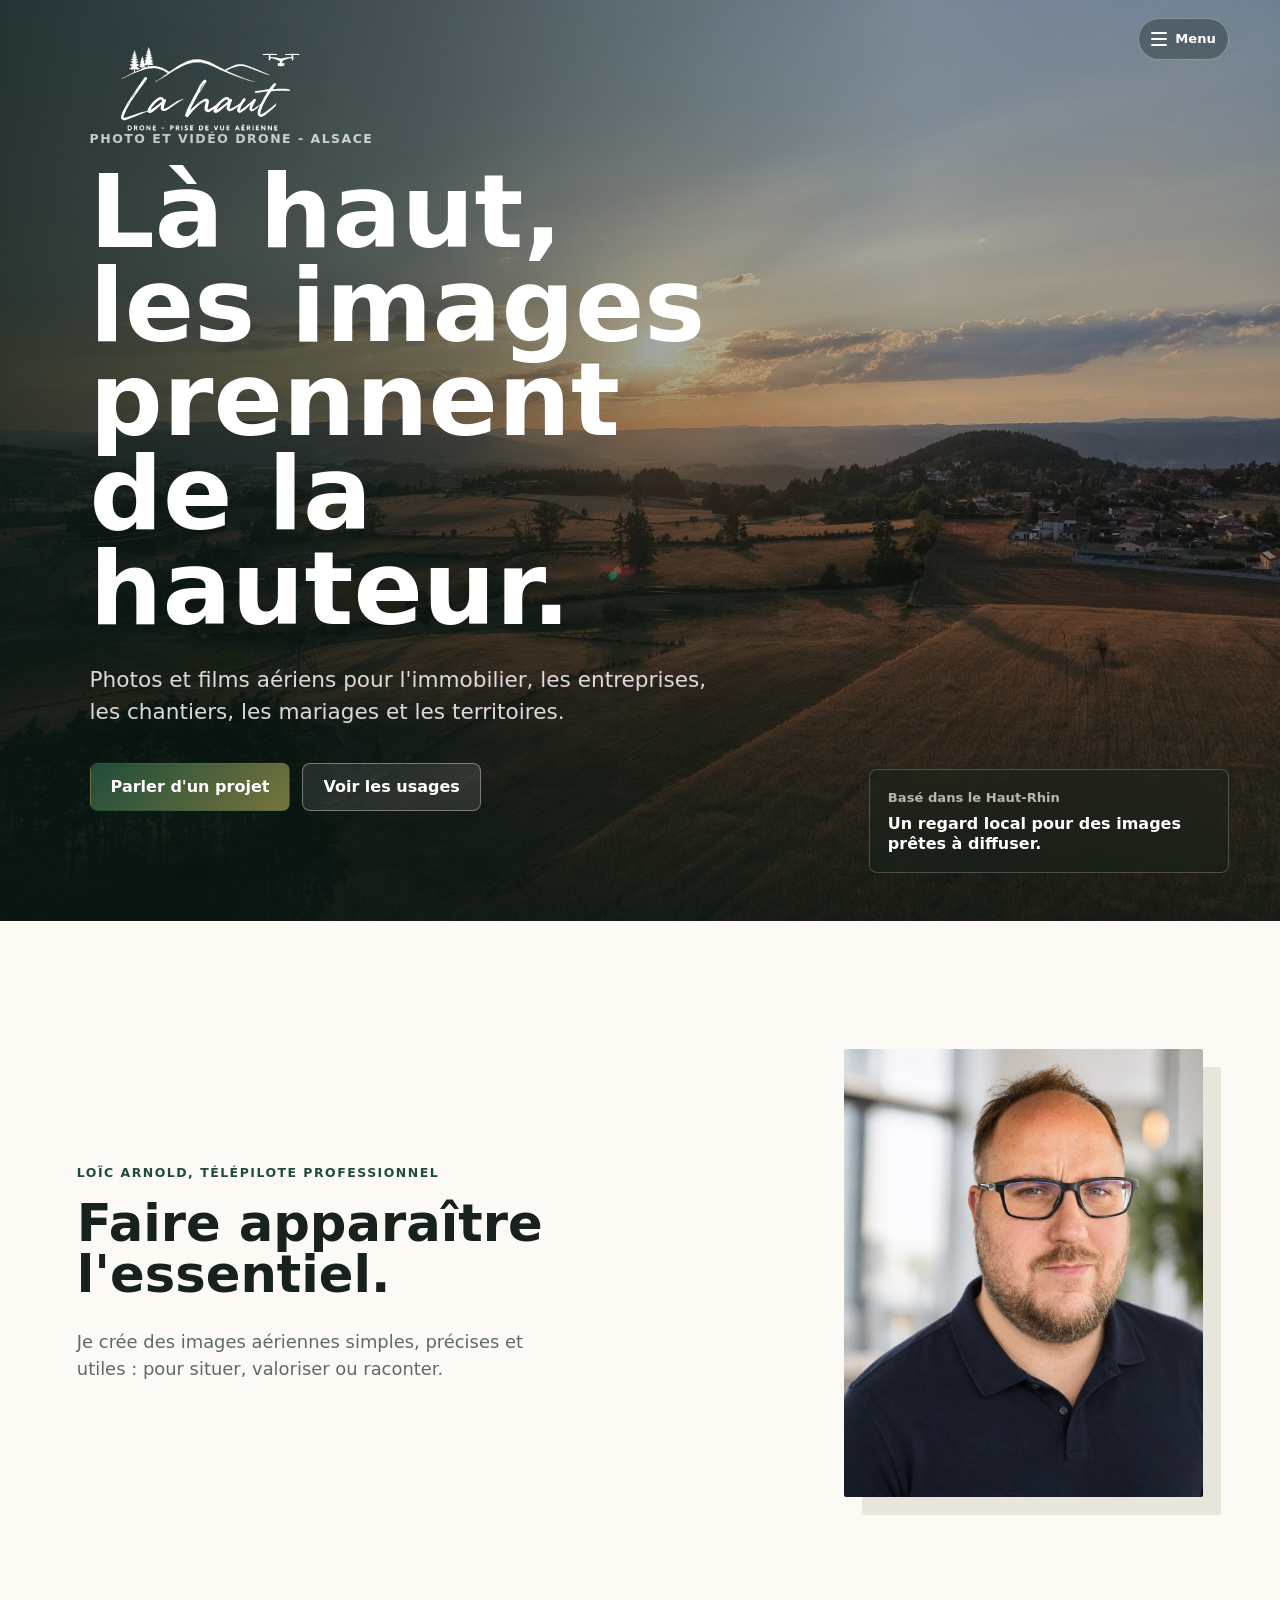
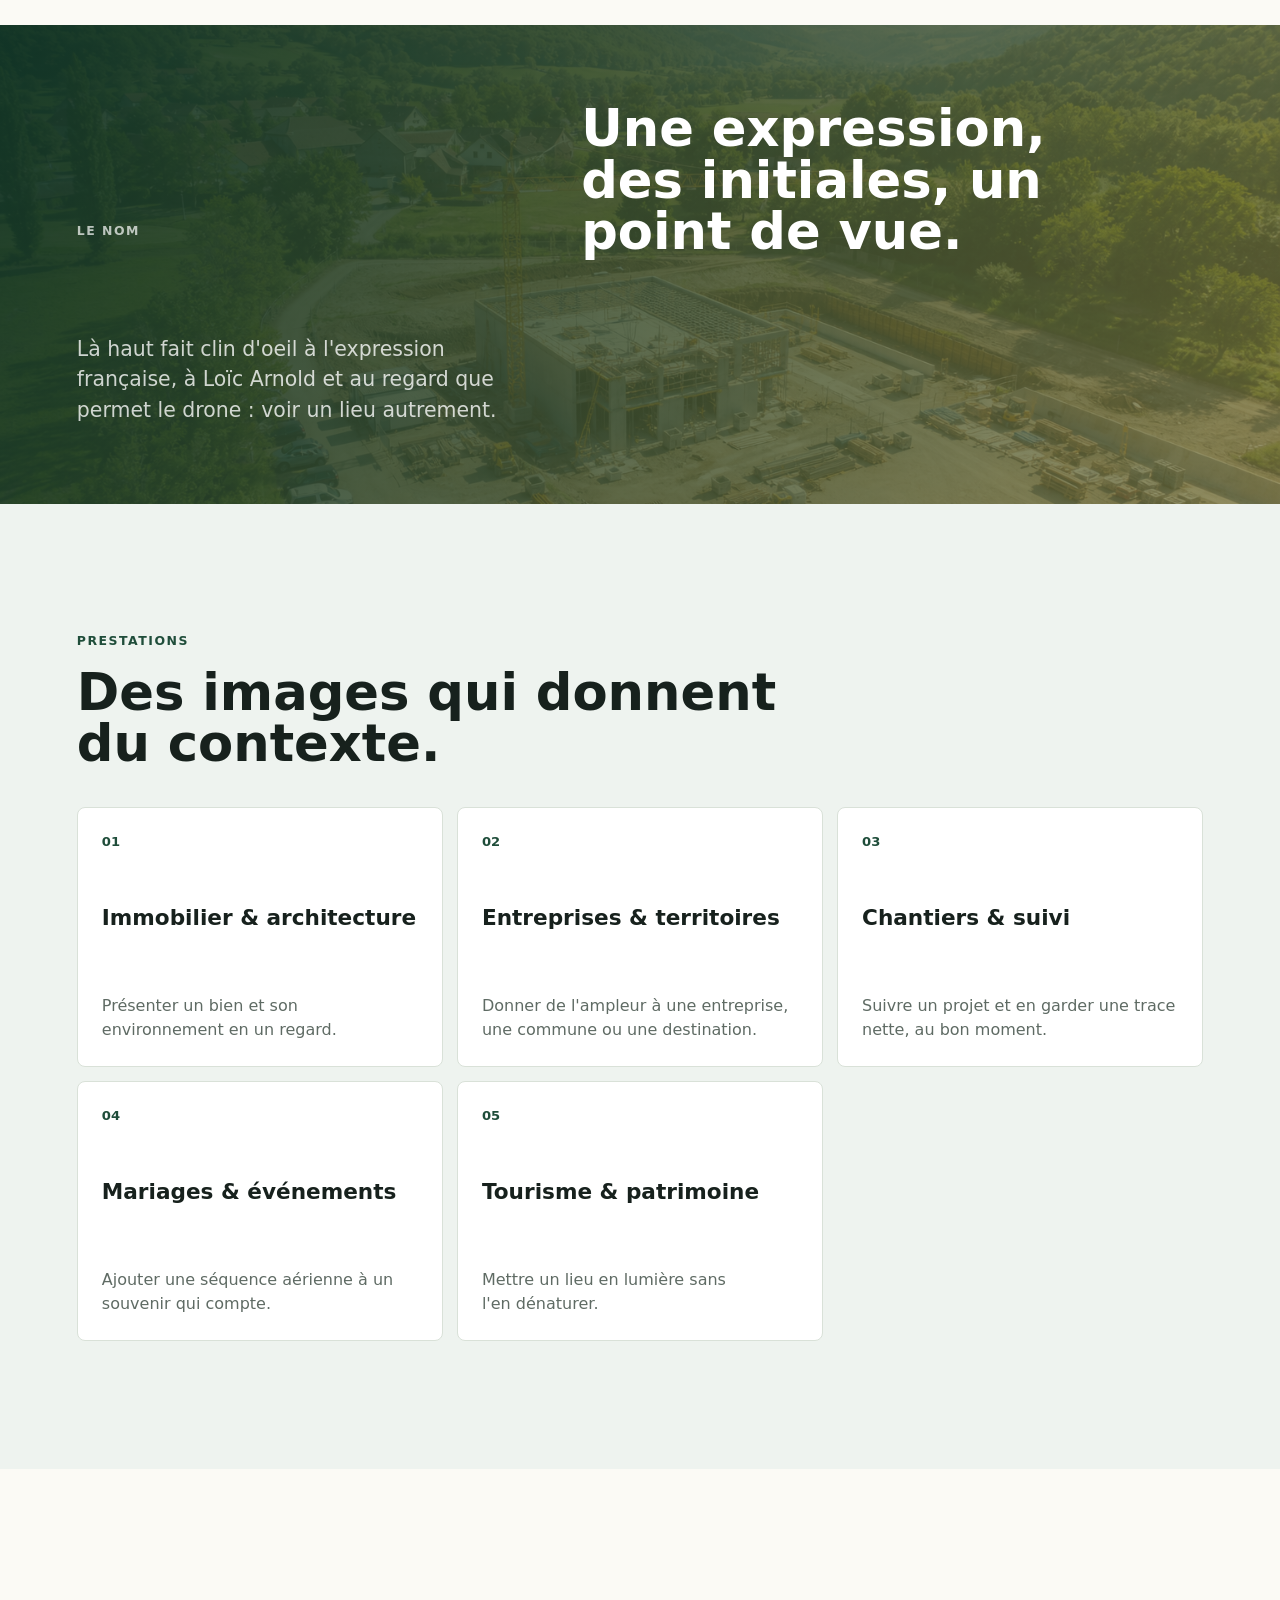
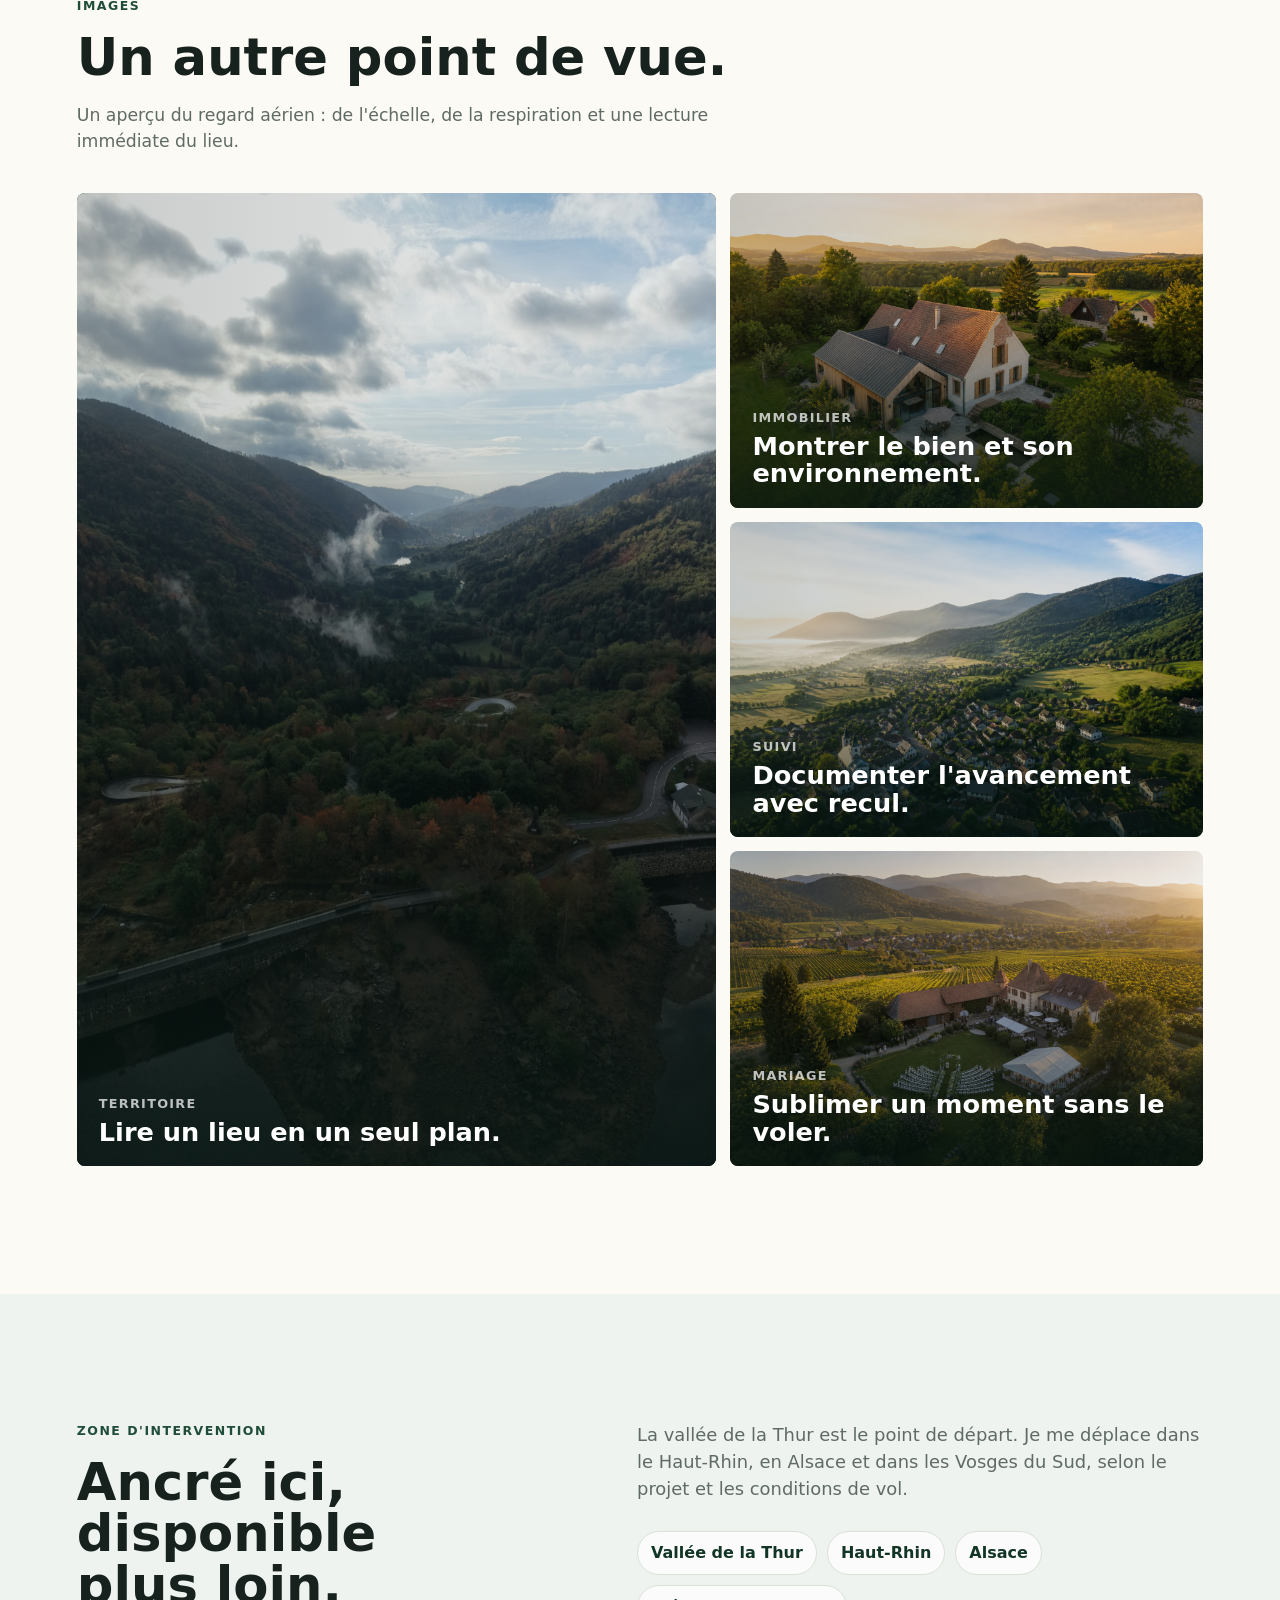
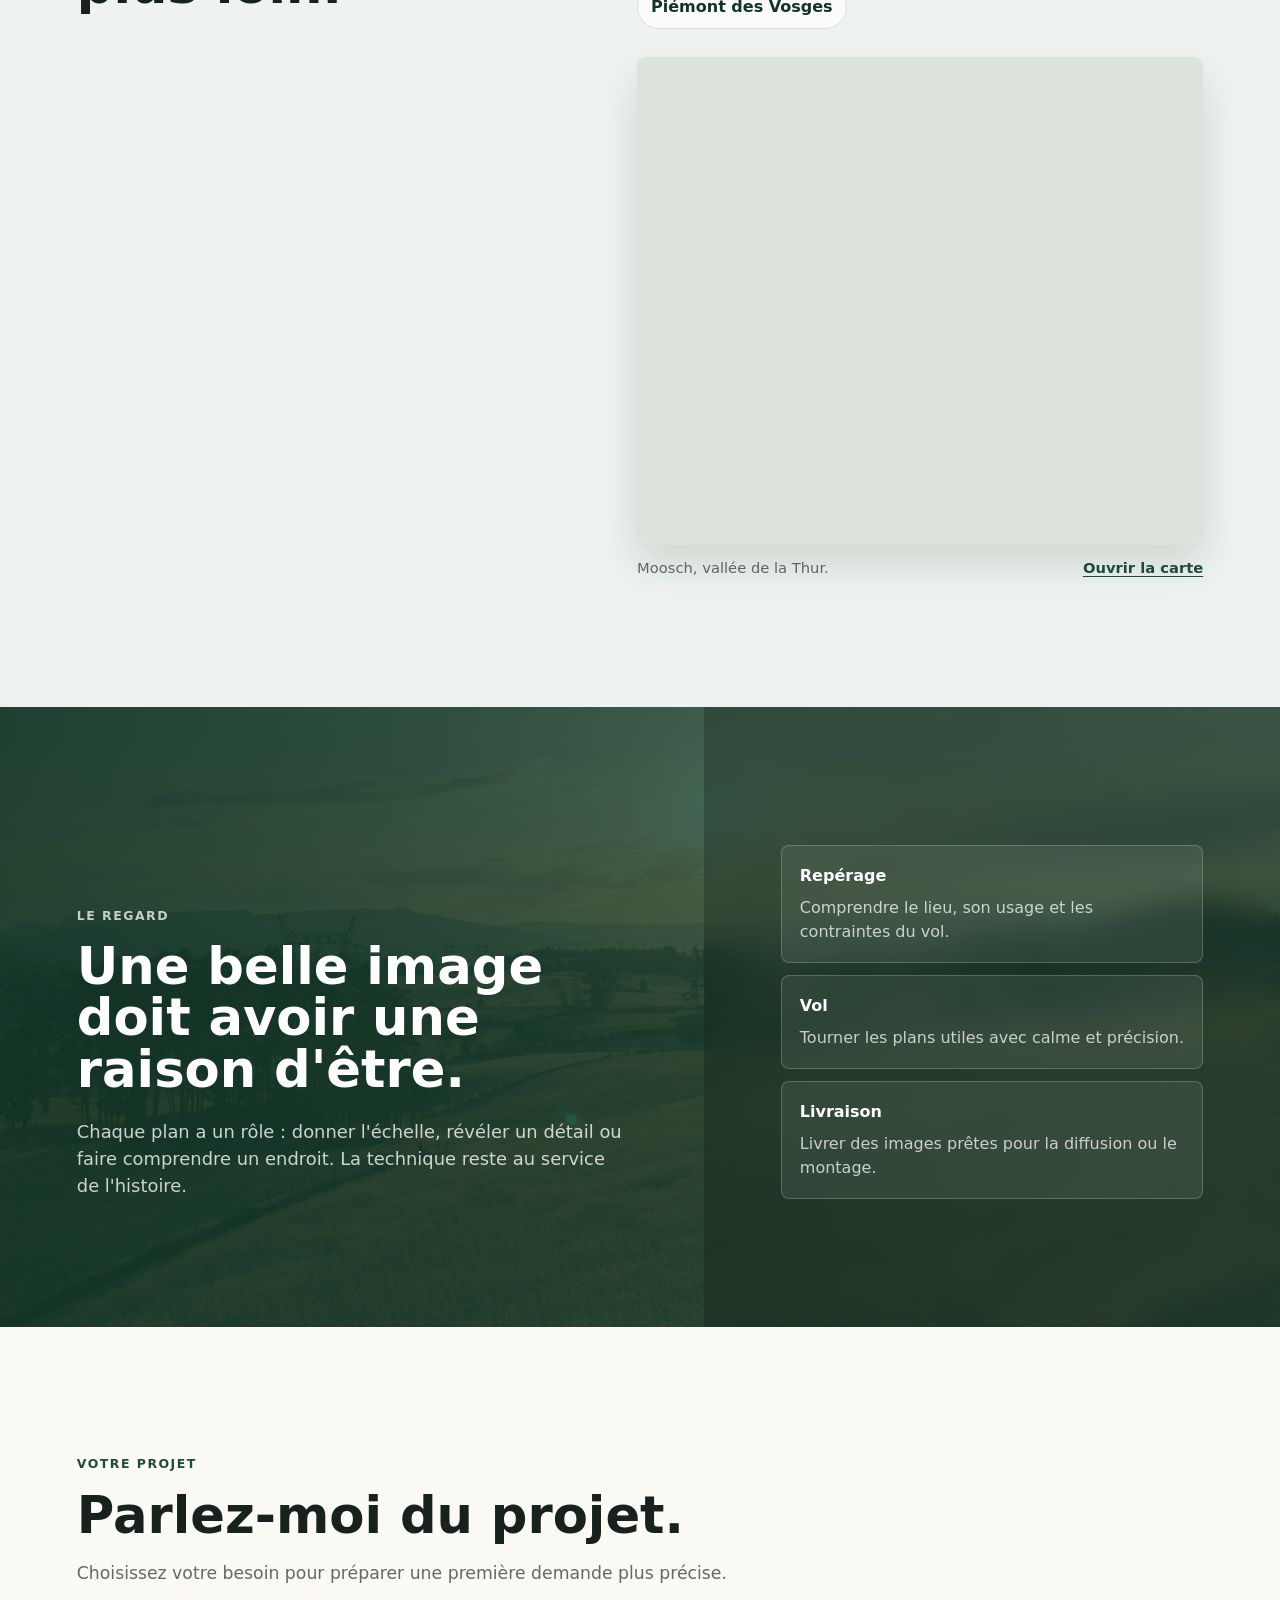
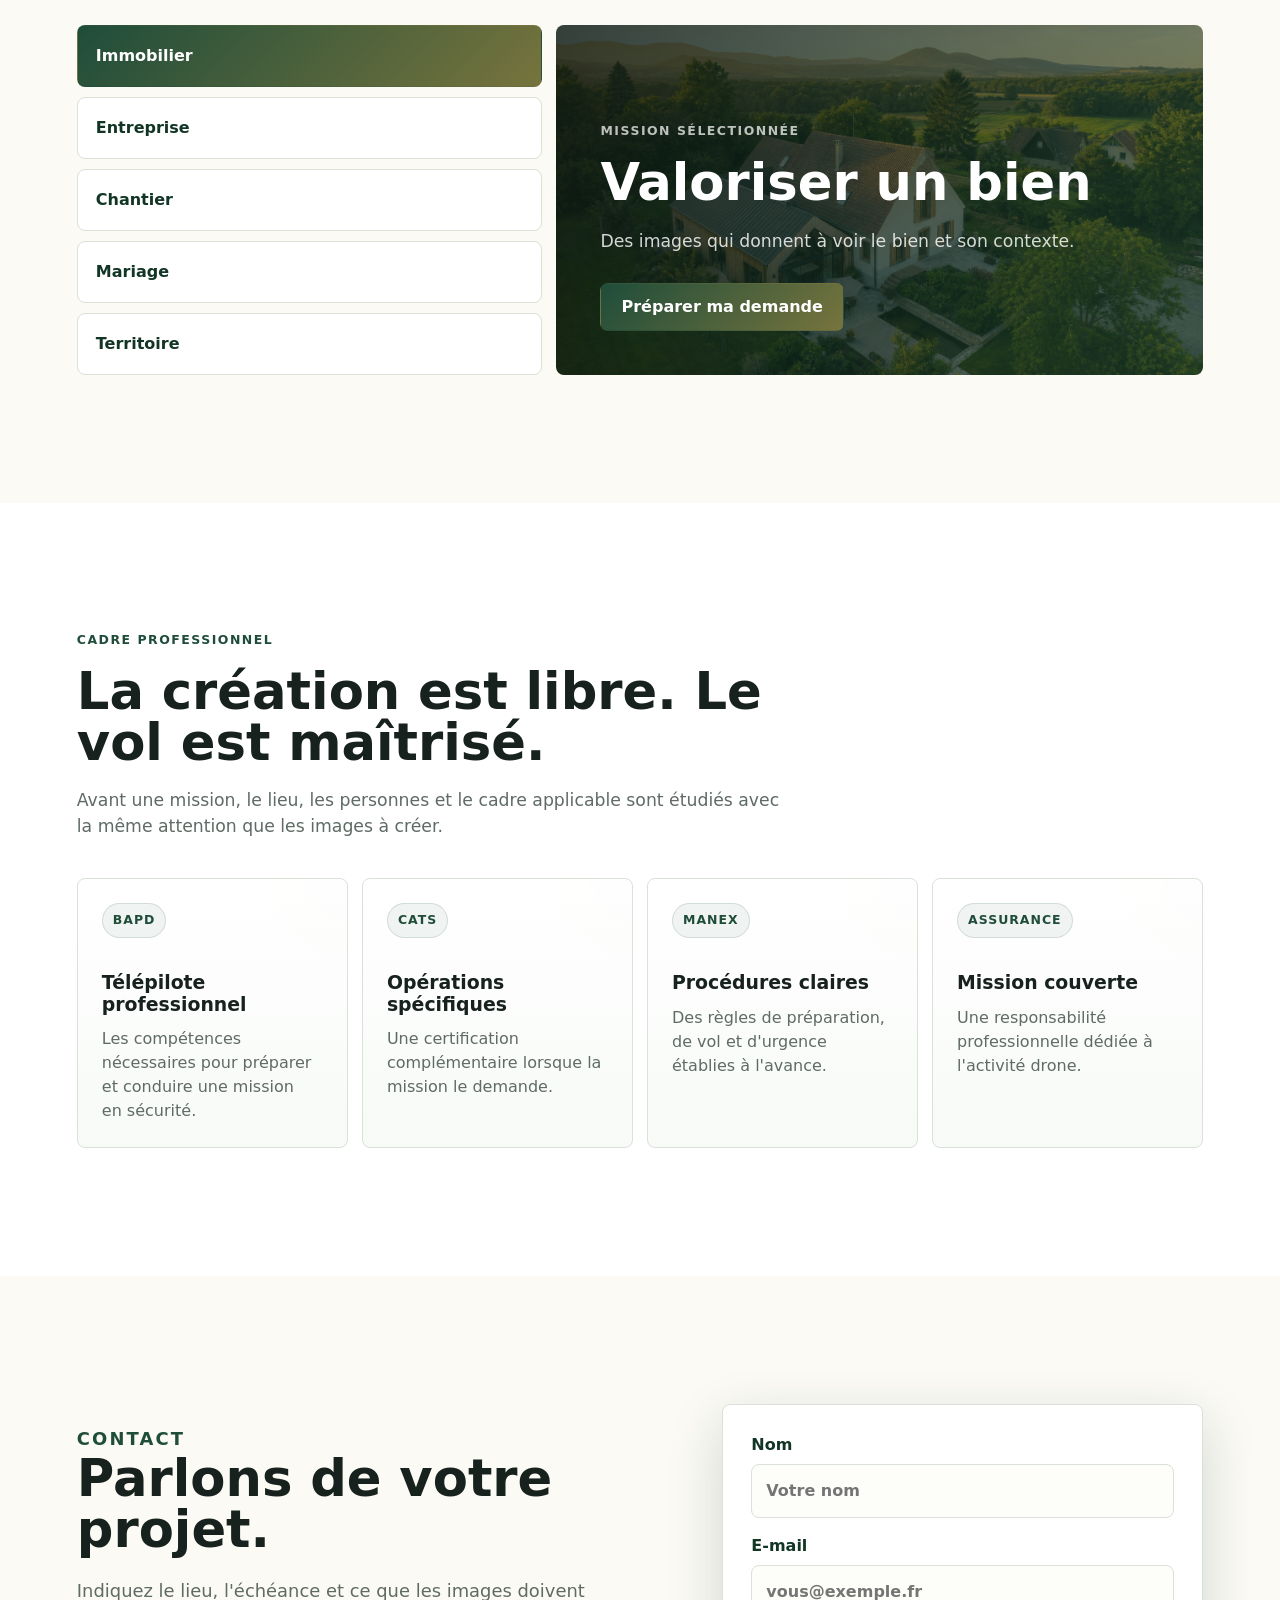
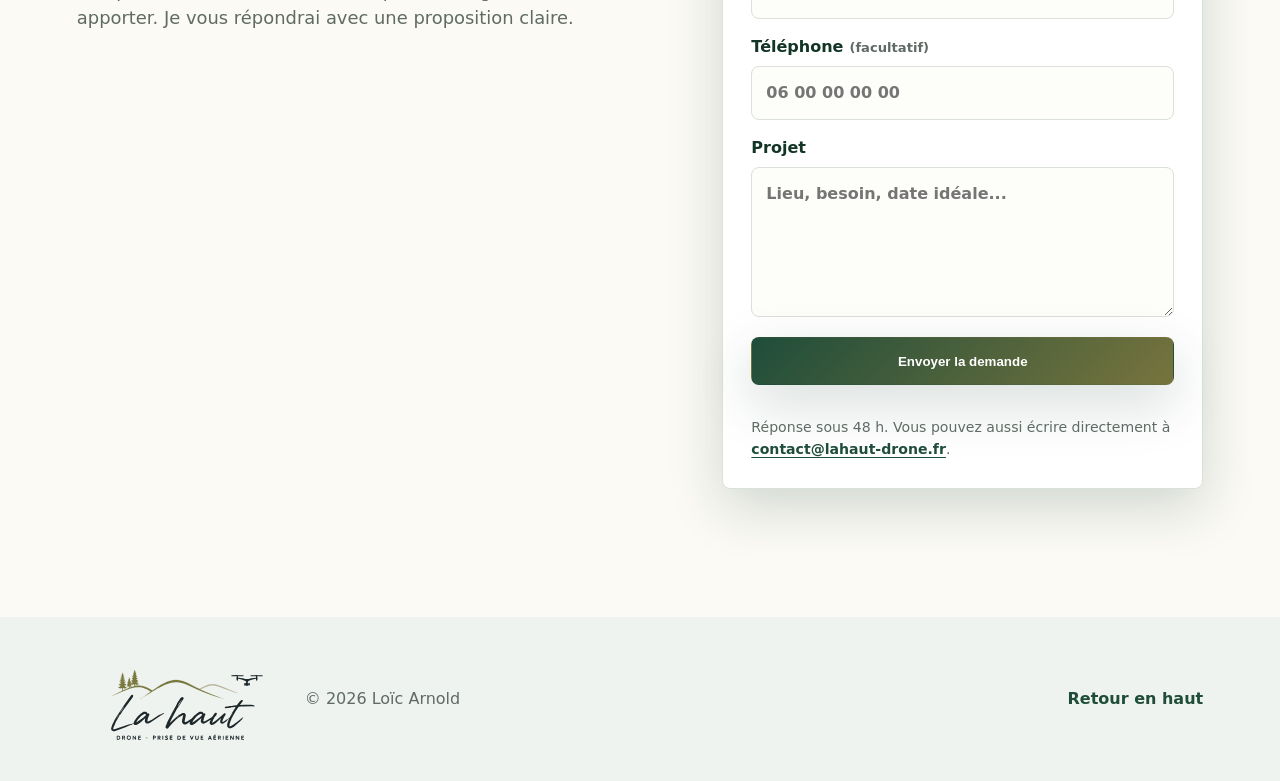
==== commit ed21460a: "Add polished Moosch location map" ====
--- a/index.html
+++ b/index.html
@@ -8,7 +8,13 @@
       name="description"
       content="Photos et vidéos par drone en Alsace, réalisées par Loïc Arnold depuis la vallée de la Thur."
     />
-    <link rel="stylesheet" href="styles.css?v=20260831-map2" />
+    <link
+      rel="stylesheet"
+      href="https://unpkg.com/leaflet@1.9.4/dist/leaflet.css"
+      integrity="sha256-p4NxAoJBhIINfQ8kPmfKyn0nvPzzft5lFAt3qsKp7P4="
+      crossorigin=""
+    />
+    <link rel="stylesheet" href="styles.css?v=20260831-moosch-map" />
   </head>
   <body>
     <header class="site-header" aria-label="Navigation principale">
@@ -244,16 +250,22 @@
           </div>
           <figure class="territory-map">
             <div class="map-live">
-              <iframe
-                title="Carte OpenStreetMap de la vallée de la Thur"
-                src="https://www.openstreetmap.org/export/embed.html?bbox=6.88%2C47.70%2C7.32%2C47.94&amp;layer=mapnik"
-                loading="lazy"
-              ></iframe>
+              <div
+                class="territory-map-canvas"
+                id="territory-map-canvas"
+                aria-label="Carte interactive de Moosch, dans la vallée de la Thur"
+              >
+                <noscript>
+                  <a href="https://www.openstreetmap.org/#map=13/47.8598/7.0487">
+                    Voir Moosch sur OpenStreetMap
+                  </a>
+                </noscript>
+              </div>
             </div>
             <figcaption>
-              <span>Vallée de la Thur, Haut-Rhin.</span>
+              <span>Moosch, vallée de la Thur.</span>
               <a
-                href="https://www.openstreetmap.org/#map=11/47.82/7.08"
+                href="https://www.openstreetmap.org/#map=13/47.8598/7.0487"
                 target="_blank"
                 rel="noopener noreferrer"
               >
@@ -470,6 +482,11 @@
       </figure>
     </div>
 
+    <script
+      src="https://unpkg.com/leaflet@1.9.4/dist/leaflet.js"
+      integrity="sha256-20nQCchB9co0qIjJZRGuk2/Z9VM+kNiyxNV1lvTlZBo="
+      crossorigin=""
+    ></script>
     <script src="script.js"></script>
   </body>
 </html>
--- a/styles.css
+++ b/styles.css
@@ -581,6 +581,7 @@
 }
 
 .map-live {
+  position: relative;
   overflow: hidden;
   border: 1px solid var(--line);
   border-radius: 8px;
@@ -588,12 +589,105 @@
   box-shadow: 0 20px 42px rgba(18, 53, 38, 0.14);
 }
 
-.map-live iframe {
-  display: block;
+.territory-map-canvas {
   width: 100%;
   height: clamp(340px, 38vw, 500px);
+  background: #dbe3dc;
+}
+
+.territory-map-canvas.leaflet-container {
+  height: 100%;
+  color: var(--ink);
+  font: inherit;
+}
+
+.territory-map-canvas .leaflet-control-zoom,
+.territory-map-canvas .leaflet-control-layers {
+  overflow: hidden;
+  border: 1px solid rgba(23, 33, 29, 0.12);
+  border-radius: 7px;
+  box-shadow: 0 8px 24px rgba(18, 53, 38, 0.18);
+}
+
+.territory-map-canvas .leaflet-control-zoom a,
+.territory-map-canvas .leaflet-control-layers-toggle {
+  color: var(--forest-deep);
+  background-color: rgba(255, 255, 255, 0.94);
+}
+
+.territory-map-canvas .leaflet-control-zoom a {
+  width: 34px;
+  height: 34px;
+  line-height: 32px;
+}
+
+.territory-map-canvas .leaflet-control-attribution {
+  padding: 3px 6px;
+  color: rgba(23, 33, 29, 0.64);
+  background: rgba(255, 255, 255, 0.84);
+  font-size: 9px;
+}
+
+.territory-map-canvas .leaflet-control-attribution a {
+  color: inherit;
+}
+
+.map-tooltip {
   border: 0;
-  filter: saturate(0.82) contrast(1.02);
+  border-radius: 6px;
+  padding: 7px 10px;
+  color: var(--white);
+  background: var(--forest-deep);
+  box-shadow: 0 8px 20px rgba(18, 53, 38, 0.22);
+  font: 800 0.82rem/1 Inter, ui-sans-serif, system-ui, sans-serif;
+}
+
+.map-tooltip.leaflet-tooltip-top::before {
+  border-top-color: var(--forest-deep);
+}
+
+.moosch-pin {
+  border: 0 !important;
+  background: transparent !important;
+}
+
+.moosch-pin__dot {
+  position: relative;
+  display: block;
+  width: 22px;
+  height: 22px;
+  border: 4px solid var(--white);
+  border-radius: 50%;
+  background: var(--forest);
+  box-shadow: 0 5px 14px rgba(8, 23, 18, 0.32);
+}
+
+.moosch-pin__dot::after {
+  position: absolute;
+  inset: -9px;
+  border: 1px solid rgba(31, 77, 58, 0.55);
+  border-radius: 50%;
+  content: "";
+  animation: map-pulse 2.4s ease-out infinite;
+}
+
+@keyframes map-pulse {
+  0% {
+    opacity: 0.72;
+    transform: scale(0.55);
+  }
+
+  72%,
+  100% {
+    opacity: 0;
+    transform: scale(1.45);
+  }
+}
+
+@media (prefers-reduced-motion: reduce) {
+  .moosch-pin__dot::after {
+    animation: none;
+  }
 }
 
 .territory-map figcaption {
@@ -1094,7 +1188,7 @@
     min-height: 320px;
   }
 
-  .map-live iframe {
+  .territory-map-canvas {
     height: 340px;
   }
 
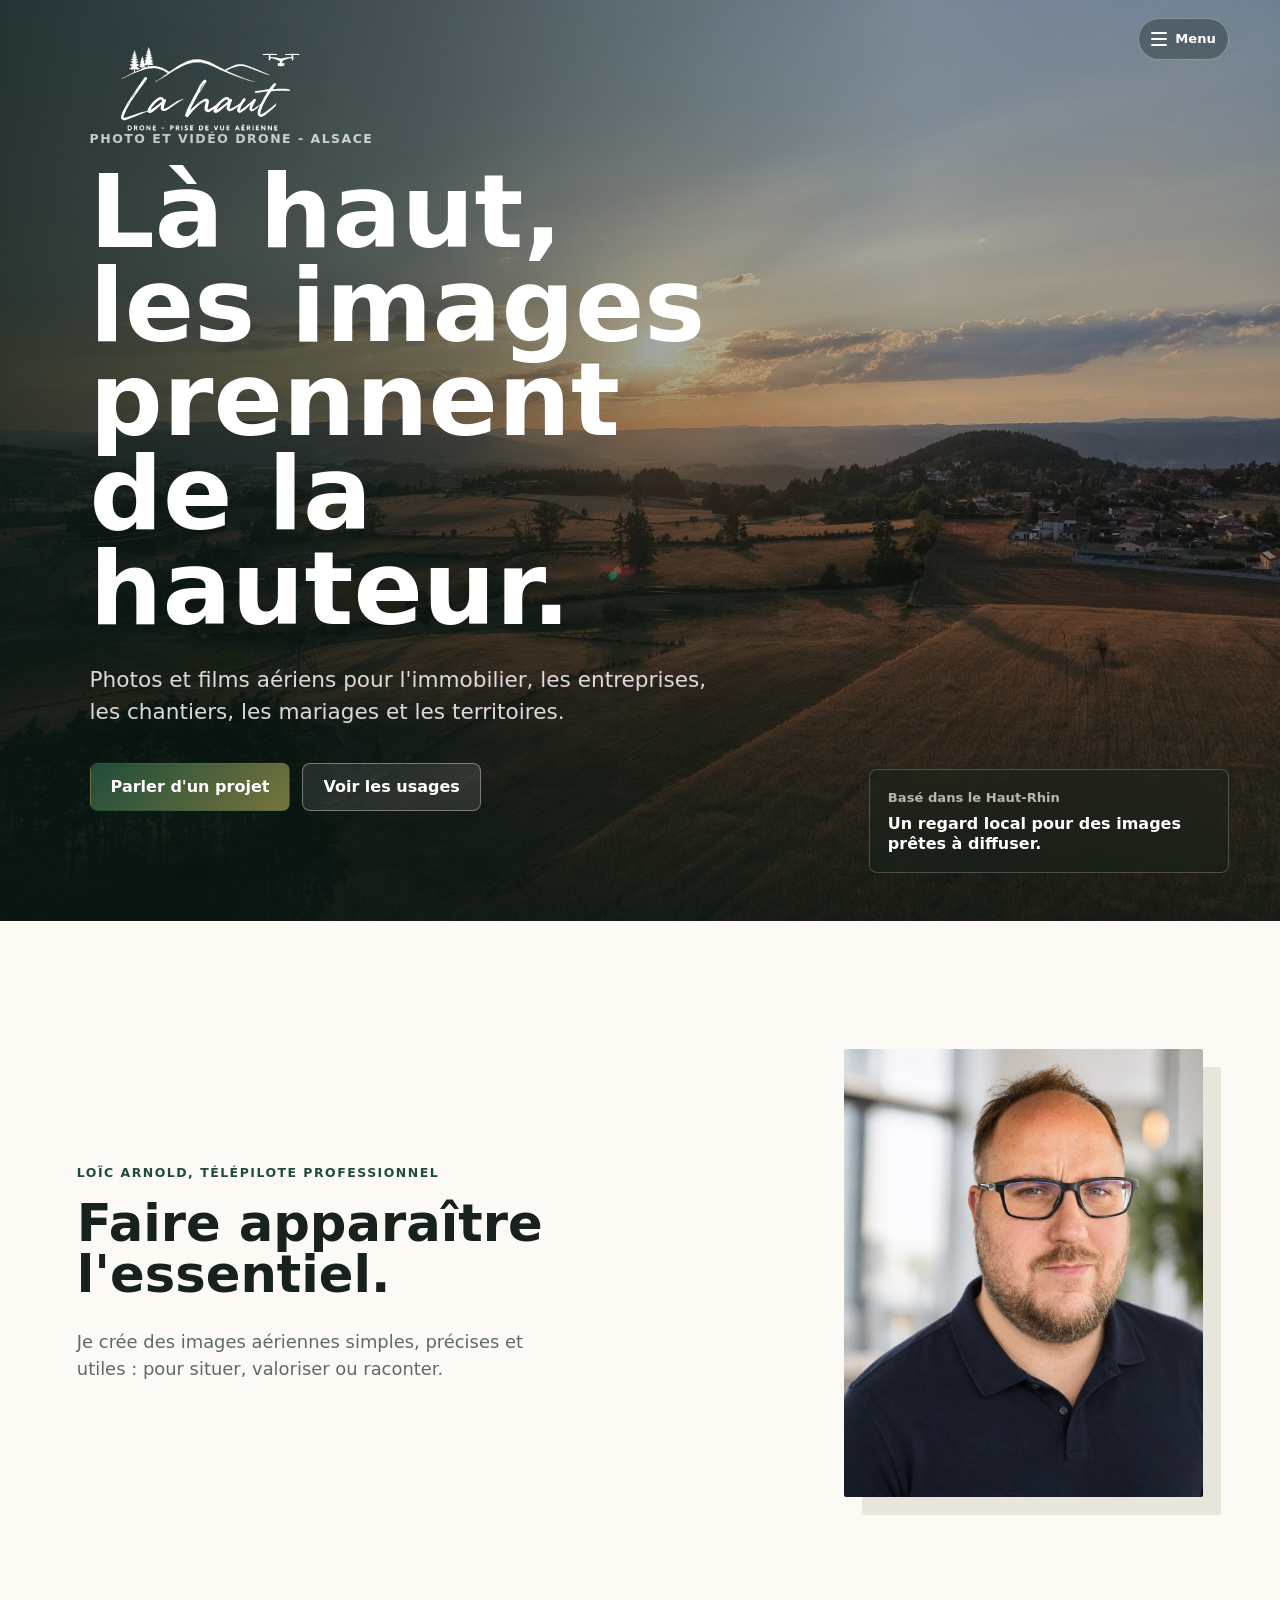
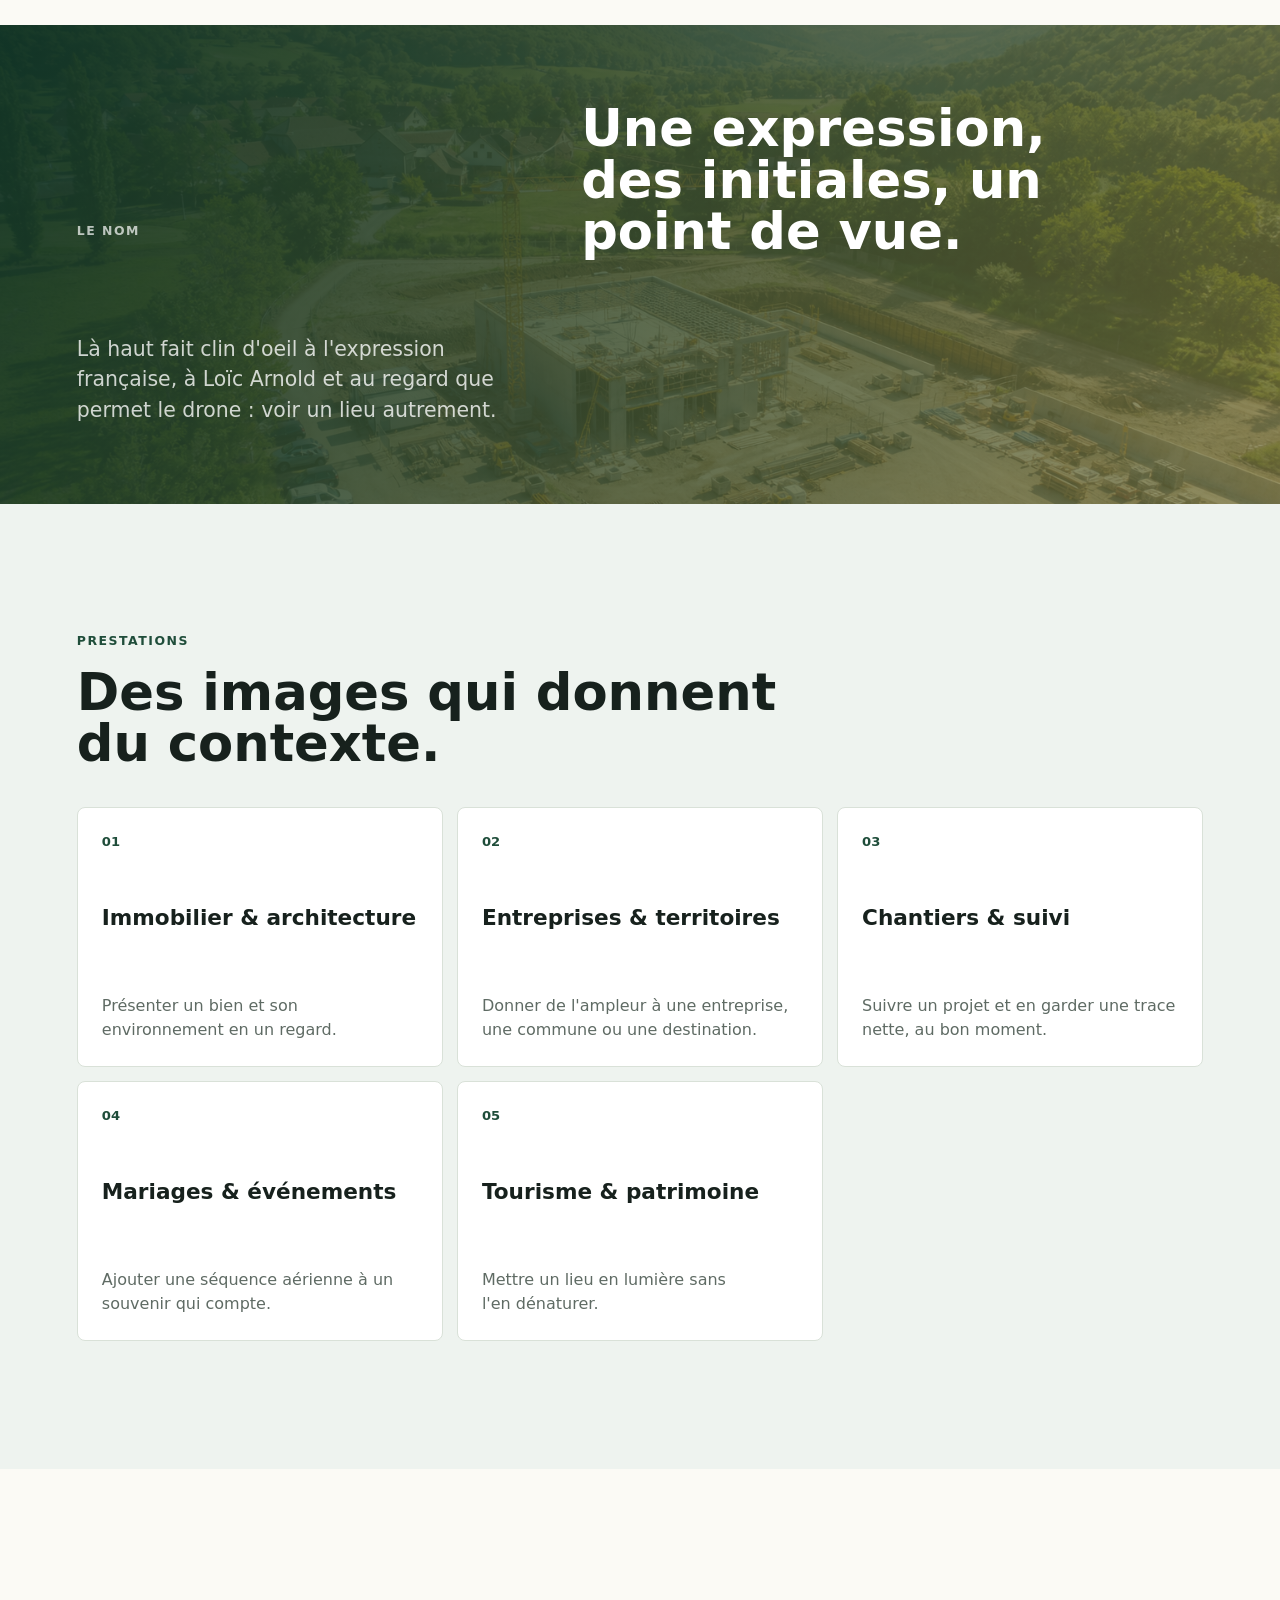
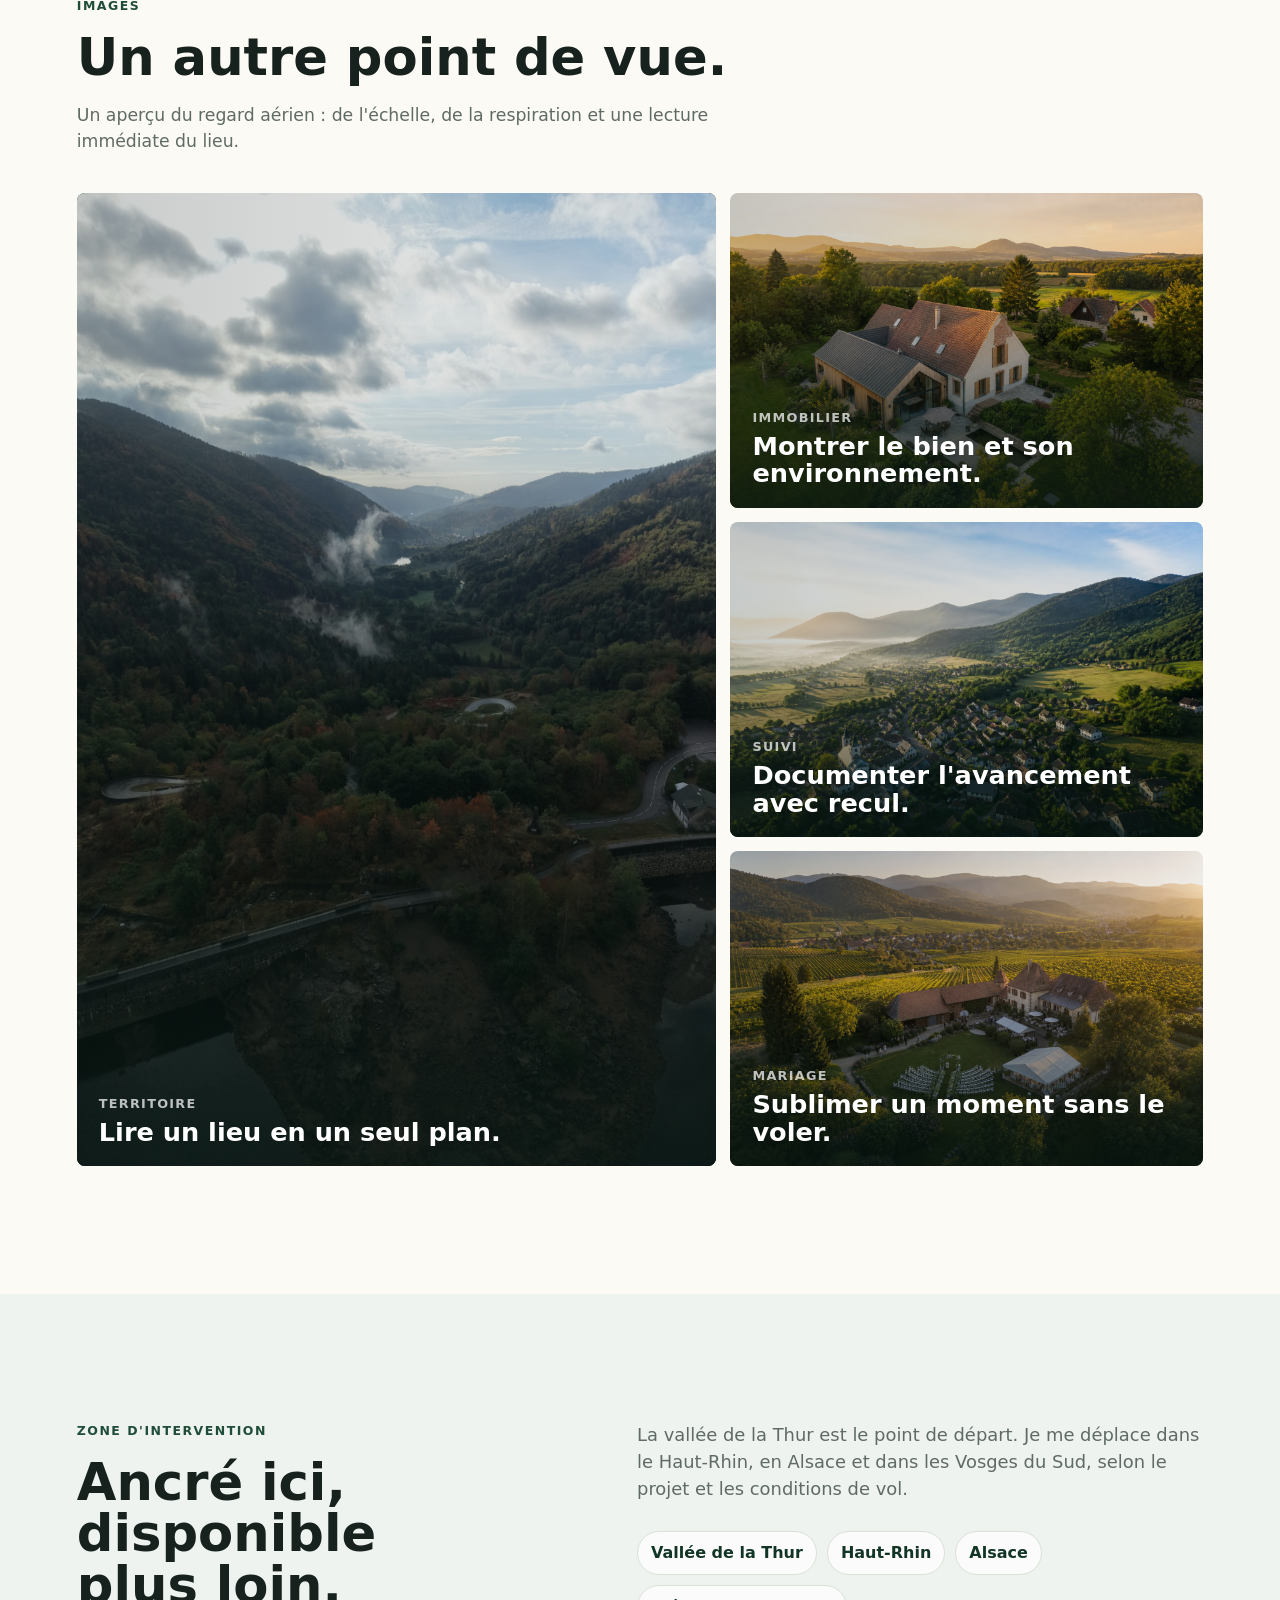
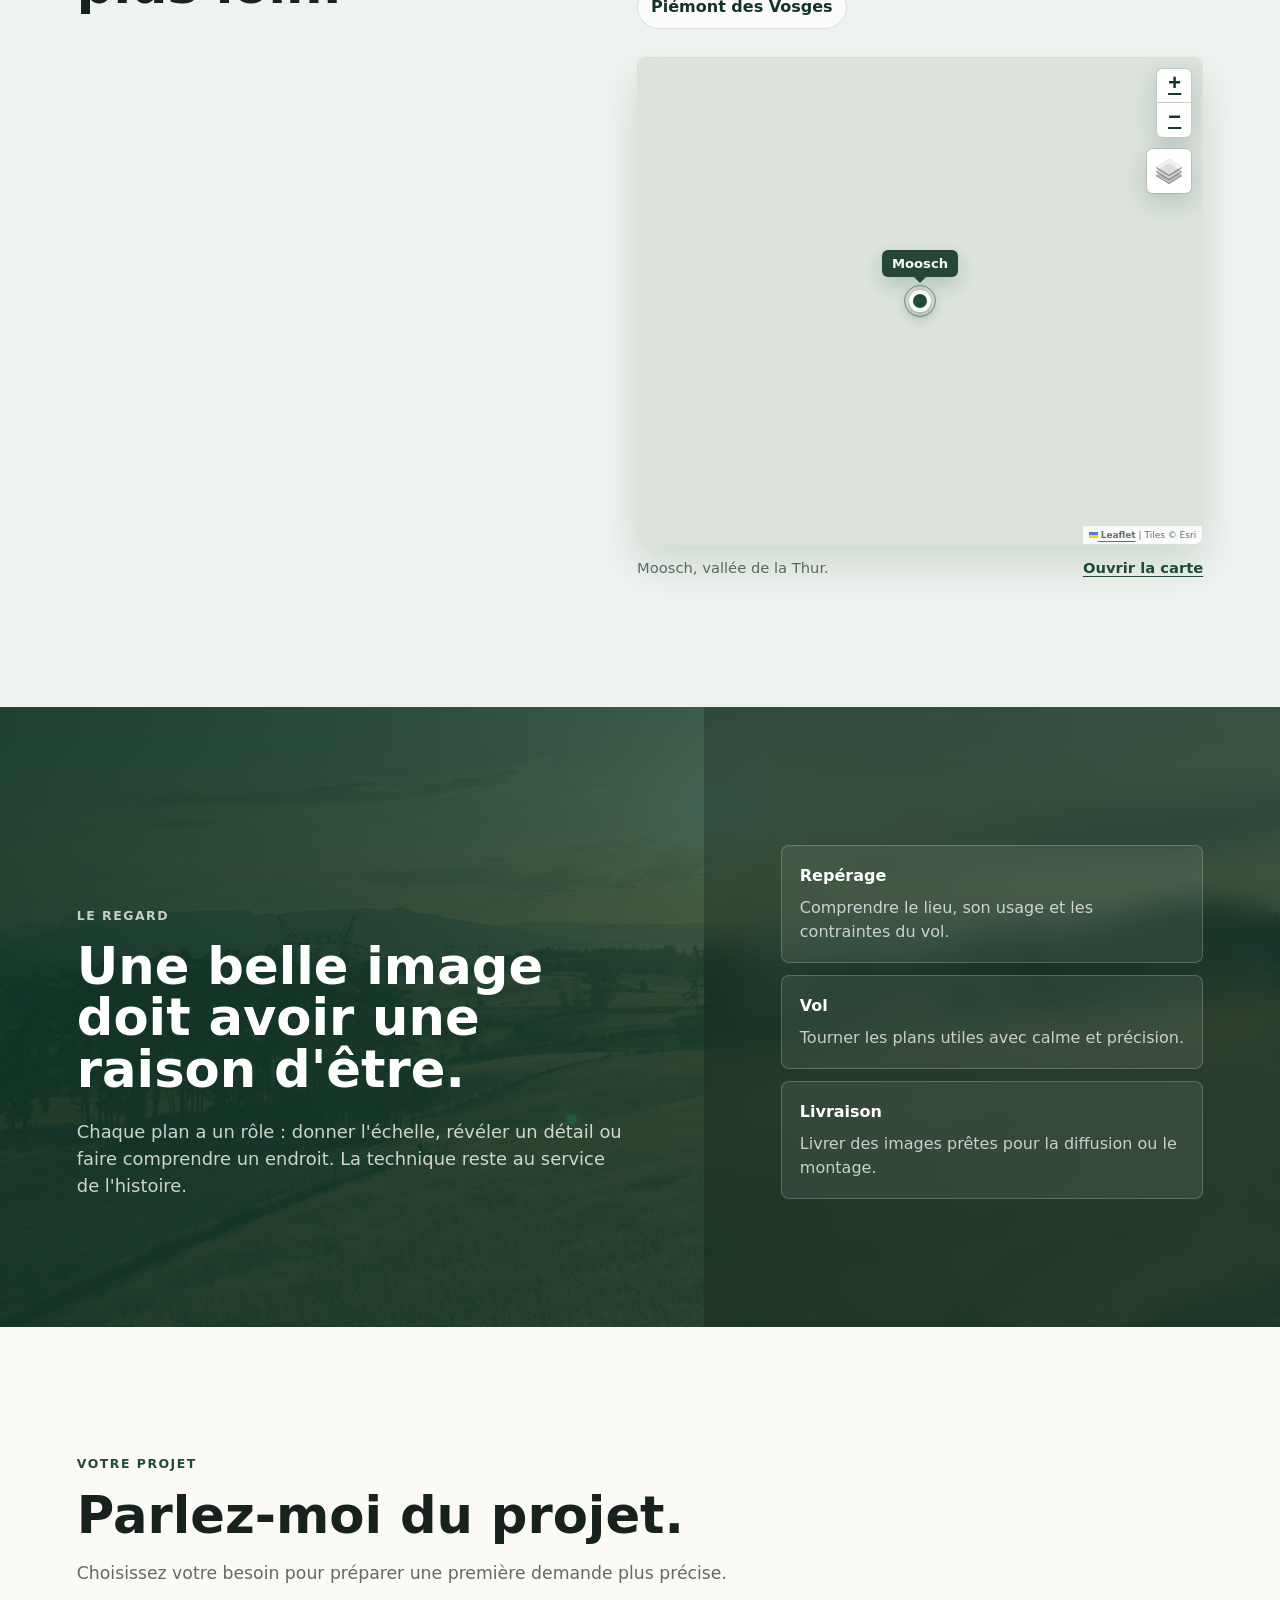
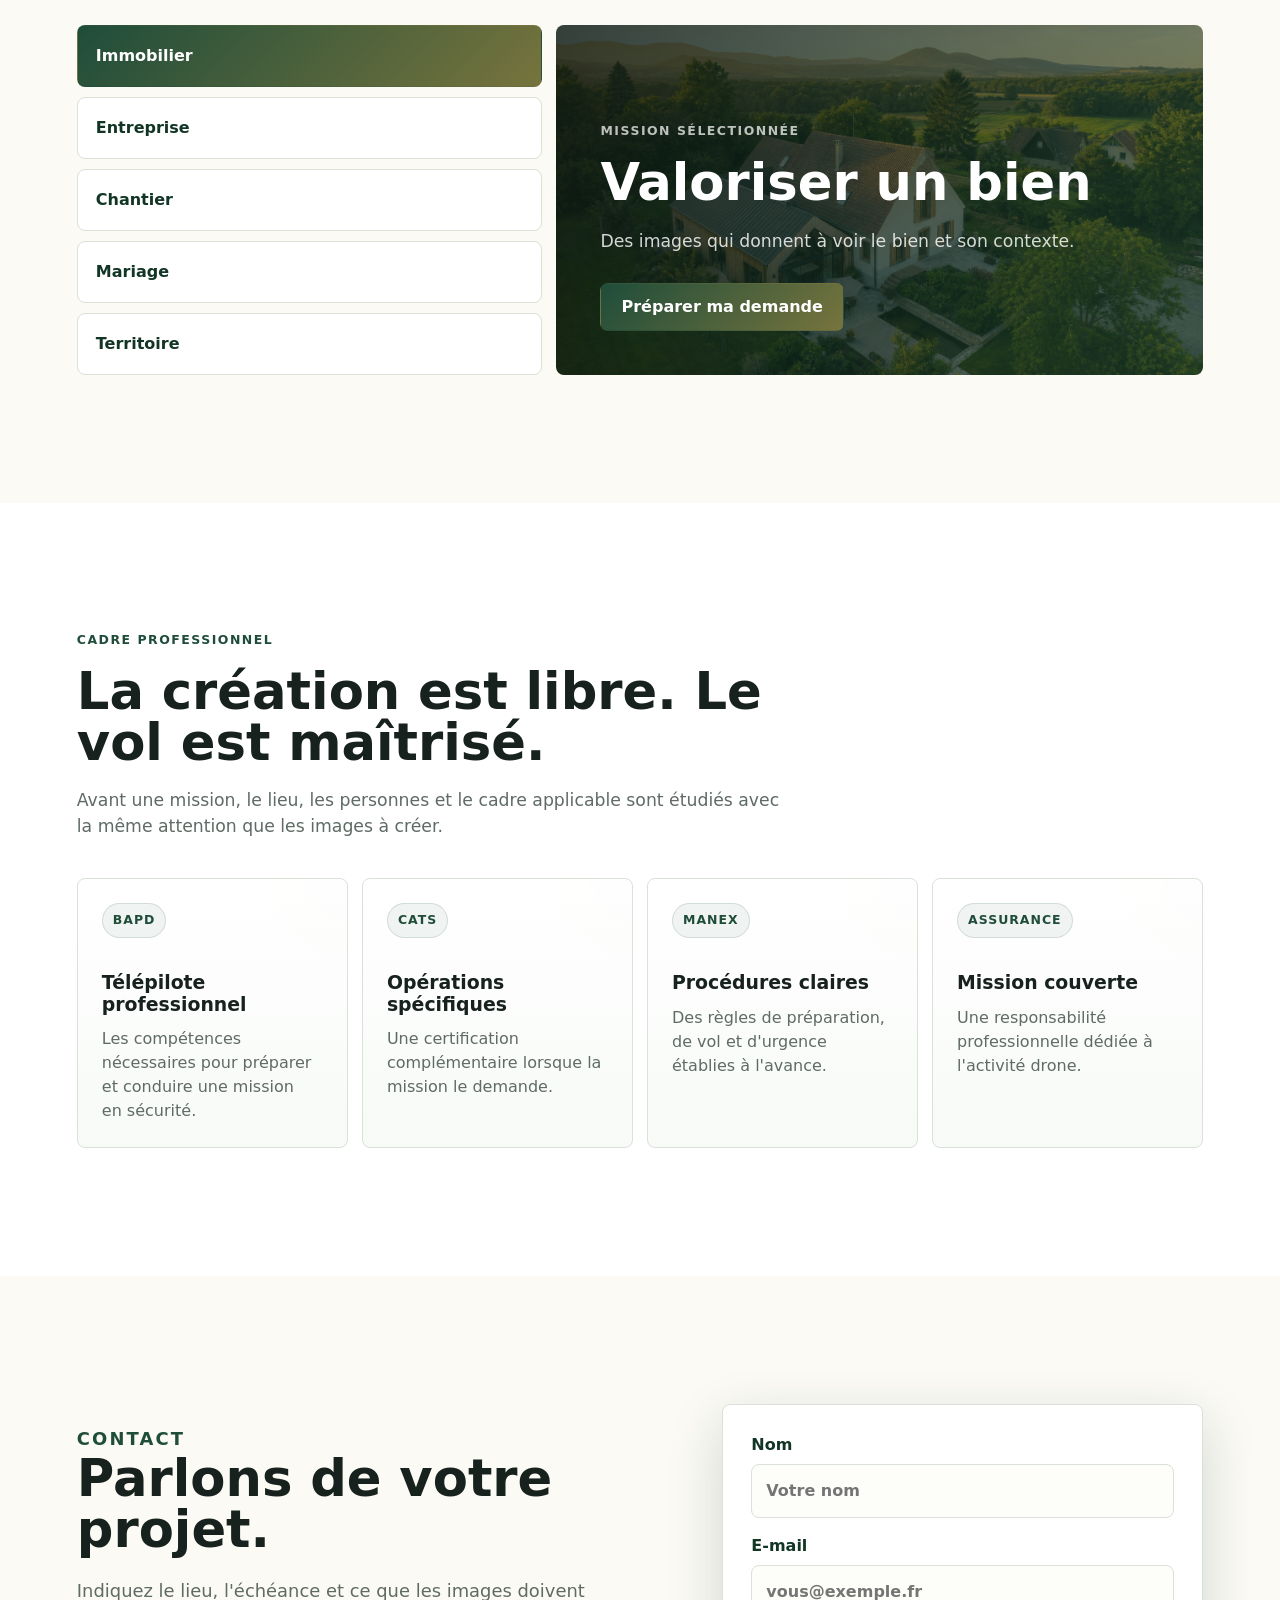
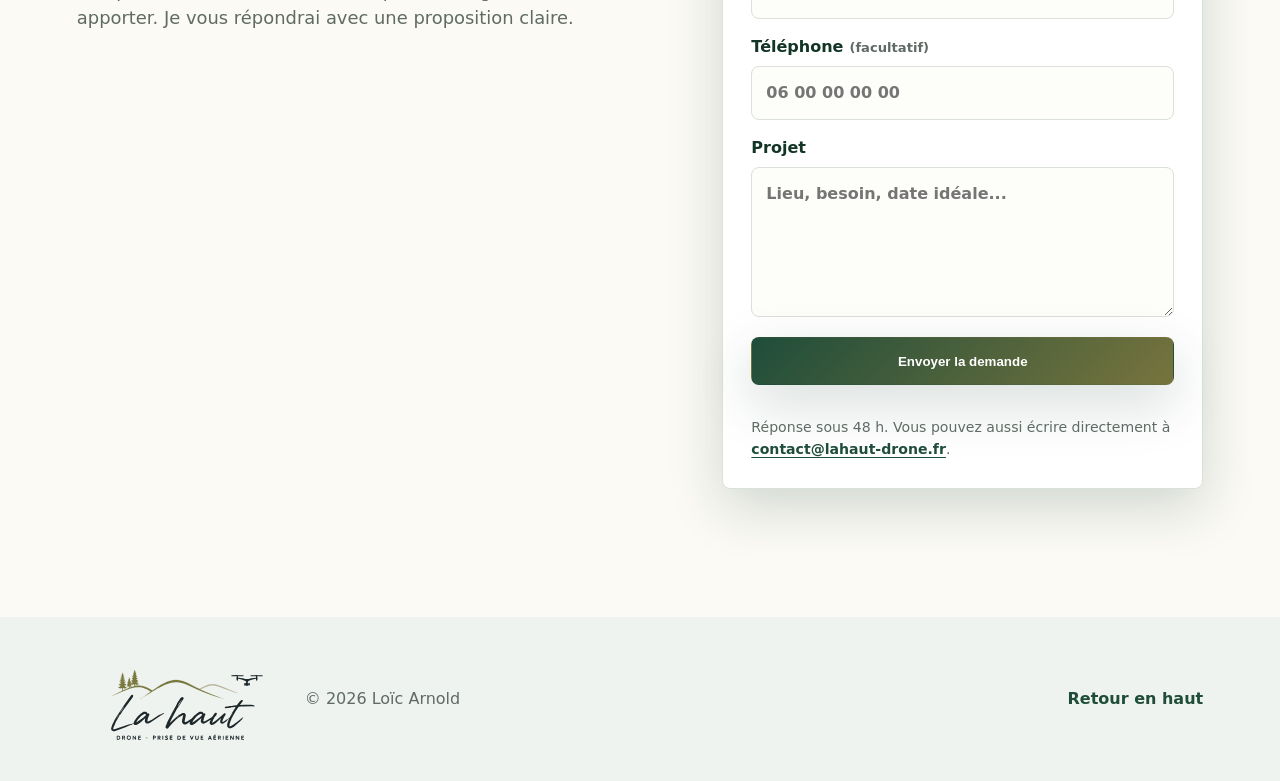
==== commit 683bb46d: "Bundle Leaflet assets for reliable map styling" ====
--- a/index.html
+++ b/index.html
@@ -8,13 +8,8 @@
       name="description"
       content="Photos et vidéos par drone en Alsace, réalisées par Loïc Arnold depuis la vallée de la Thur."
     />
-    <link
-      rel="stylesheet"
-      href="https://unpkg.com/leaflet@1.9.4/dist/leaflet.css"
-      integrity="sha256-p4NxAoJBhIINfQ8kPmfKyn0nvPzzft5lFAt3qsKp7P4="
-      crossorigin=""
-    />
-    <link rel="stylesheet" href="styles.css?v=20260831-moosch-map" />
+    <link rel="stylesheet" href="assets/leaflet.css?v=1.9.4" />
+    <link rel="stylesheet" href="styles.css?v=20260831-moosch-map2" />
   </head>
   <body>
     <header class="site-header" aria-label="Navigation principale">
@@ -482,11 +477,7 @@
       </figure>
     </div>
 
-    <script
-      src="https://unpkg.com/leaflet@1.9.4/dist/leaflet.js"
-      integrity="sha256-20nQCchB9co0qIjJZRGuk2/Z9VM+kNiyxNV1lvTlZBo="
-      crossorigin=""
-    ></script>
-    <script src="script.js"></script>
+    <script src="assets/leaflet.js?v=1.9.4"></script>
+    <script src="script.js?v=20260831-moosch-map"></script>
   </body>
 </html>
--- a/assets/leaflet.css
+++ b/assets/leaflet.css
@@ -0,0 +1,661 @@
+/* required styles */
+
+.leaflet-pane,
+.leaflet-tile,
+.leaflet-marker-icon,
+.leaflet-marker-shadow,
+.leaflet-tile-container,
+.leaflet-pane > svg,
+.leaflet-pane > canvas,
+.leaflet-zoom-box,
+.leaflet-image-layer,
+.leaflet-layer {
+	position: absolute;
+	left: 0;
+	top: 0;
+	}
+.leaflet-container {
+	overflow: hidden;
+	}
+.leaflet-tile,
+.leaflet-marker-icon,
+.leaflet-marker-shadow {
+	-webkit-user-select: none;
+	   -moz-user-select: none;
+	        user-select: none;
+	  -webkit-user-drag: none;
+	}
+/* Prevents IE11 from highlighting tiles in blue */
+.leaflet-tile::selection {
+	background: transparent;
+}
+/* Safari renders non-retina tile on retina better with this, but Chrome is worse */
+.leaflet-safari .leaflet-tile {
+	image-rendering: -webkit-optimize-contrast;
+	}
+/* hack that prevents hw layers "stretching" when loading new tiles */
+.leaflet-safari .leaflet-tile-container {
+	width: 1600px;
+	height: 1600px;
+	-webkit-transform-origin: 0 0;
+	}
+.leaflet-marker-icon,
+.leaflet-marker-shadow {
+	display: block;
+	}
+/* .leaflet-container svg: reset svg max-width decleration shipped in Joomla! (joomla.org) 3.x */
+/* .leaflet-container img: map is broken in FF if you have max-width: 100% on tiles */
+.leaflet-container .leaflet-overlay-pane svg {
+	max-width: none !important;
+	max-height: none !important;
+	}
+.leaflet-container .leaflet-marker-pane img,
+.leaflet-container .leaflet-shadow-pane img,
+.leaflet-container .leaflet-tile-pane img,
+.leaflet-container img.leaflet-image-layer,
+.leaflet-container .leaflet-tile {
+	max-width: none !important;
+	max-height: none !important;
+	width: auto;
+	padding: 0;
+	}
+
+.leaflet-container img.leaflet-tile {
+	/* See: https://bugs.chromium.org/p/chromium/issues/detail?id=600120 */
+	mix-blend-mode: plus-lighter;
+}
+
+.leaflet-container.leaflet-touch-zoom {
+	-ms-touch-action: pan-x pan-y;
+	touch-action: pan-x pan-y;
+	}
+.leaflet-container.leaflet-touch-drag {
+	-ms-touch-action: pinch-zoom;
+	/* Fallback for FF which doesn't support pinch-zoom */
+	touch-action: none;
+	touch-action: pinch-zoom;
+}
+.leaflet-container.leaflet-touch-drag.leaflet-touch-zoom {
+	-ms-touch-action: none;
+	touch-action: none;
+}
+.leaflet-container {
+	-webkit-tap-highlight-color: transparent;
+}
+.leaflet-container a {
+	-webkit-tap-highlight-color: rgba(51, 181, 229, 0.4);
+}
+.leaflet-tile {
+	filter: inherit;
+	visibility: hidden;
+	}
+.leaflet-tile-loaded {
+	visibility: inherit;
+	}
+.leaflet-zoom-box {
+	width: 0;
+	height: 0;
+	-moz-box-sizing: border-box;
+	     box-sizing: border-box;
+	z-index: 800;
+	}
+/* workaround for https://bugzilla.mozilla.org/show_bug.cgi?id=888319 */
+.leaflet-overlay-pane svg {
+	-moz-user-select: none;
+	}
+
+.leaflet-pane         { z-index: 400; }
+
+.leaflet-tile-pane    { z-index: 200; }
+.leaflet-overlay-pane { z-index: 400; }
+.leaflet-shadow-pane  { z-index: 500; }
+.leaflet-marker-pane  { z-index: 600; }
+.leaflet-tooltip-pane   { z-index: 650; }
+.leaflet-popup-pane   { z-index: 700; }
+
+.leaflet-map-pane canvas { z-index: 100; }
+.leaflet-map-pane svg    { z-index: 200; }
+
+.leaflet-vml-shape {
+	width: 1px;
+	height: 1px;
+	}
+.lvml {
+	behavior: url(#default#VML);
+	display: inline-block;
+	position: absolute;
+	}
+
+
+/* control positioning */
+
+.leaflet-control {
+	position: relative;
+	z-index: 800;
+	pointer-events: visiblePainted; /* IE 9-10 doesn't have auto */
+	pointer-events: auto;
+	}
+.leaflet-top,
+.leaflet-bottom {
+	position: absolute;
+	z-index: 1000;
+	pointer-events: none;
+	}
+.leaflet-top {
+	top: 0;
+	}
+.leaflet-right {
+	right: 0;
+	}
+.leaflet-bottom {
+	bottom: 0;
+	}
+.leaflet-left {
+	left: 0;
+	}
+.leaflet-control {
+	float: left;
+	clear: both;
+	}
+.leaflet-right .leaflet-control {
+	float: right;
+	}
+.leaflet-top .leaflet-control {
+	margin-top: 10px;
+	}
+.leaflet-bottom .leaflet-control {
+	margin-bottom: 10px;
+	}
+.leaflet-left .leaflet-control {
+	margin-left: 10px;
+	}
+.leaflet-right .leaflet-control {
+	margin-right: 10px;
+	}
+
+
+/* zoom and fade animations */
+
+.leaflet-fade-anim .leaflet-popup {
+	opacity: 0;
+	-webkit-transition: opacity 0.2s linear;
+	   -moz-transition: opacity 0.2s linear;
+	        transition: opacity 0.2s linear;
+	}
+.leaflet-fade-anim .leaflet-map-pane .leaflet-popup {
+	opacity: 1;
+	}
+.leaflet-zoom-animated {
+	-webkit-transform-origin: 0 0;
+	    -ms-transform-origin: 0 0;
+	        transform-origin: 0 0;
+	}
+svg.leaflet-zoom-animated {
+	will-change: transform;
+}
+
+.leaflet-zoom-anim .leaflet-zoom-animated {
+	-webkit-transition: -webkit-transform 0.25s cubic-bezier(0,0,0.25,1);
+	   -moz-transition:    -moz-transform 0.25s cubic-bezier(0,0,0.25,1);
+	        transition:         transform 0.25s cubic-bezier(0,0,0.25,1);
+	}
+.leaflet-zoom-anim .leaflet-tile,
+.leaflet-pan-anim .leaflet-tile {
+	-webkit-transition: none;
+	   -moz-transition: none;
+	        transition: none;
+	}
+
+.leaflet-zoom-anim .leaflet-zoom-hide {
+	visibility: hidden;
+	}
+
+
+/* cursors */
+
+.leaflet-interactive {
+	cursor: pointer;
+	}
+.leaflet-grab {
+	cursor: -webkit-grab;
+	cursor:    -moz-grab;
+	cursor:         grab;
+	}
+.leaflet-crosshair,
+.leaflet-crosshair .leaflet-interactive {
+	cursor: crosshair;
+	}
+.leaflet-popup-pane,
+.leaflet-control {
+	cursor: auto;
+	}
+.leaflet-dragging .leaflet-grab,
+.leaflet-dragging .leaflet-grab .leaflet-interactive,
+.leaflet-dragging .leaflet-marker-draggable {
+	cursor: move;
+	cursor: -webkit-grabbing;
+	cursor:    -moz-grabbing;
+	cursor:         grabbing;
+	}
+
+/* marker & overlays interactivity */
+.leaflet-marker-icon,
+.leaflet-marker-shadow,
+.leaflet-image-layer,
+.leaflet-pane > svg path,
+.leaflet-tile-container {
+	pointer-events: none;
+	}
+
+.leaflet-marker-icon.leaflet-interactive,
+.leaflet-image-layer.leaflet-interactive,
+.leaflet-pane > svg path.leaflet-interactive,
+svg.leaflet-image-layer.leaflet-interactive path {
+	pointer-events: visiblePainted; /* IE 9-10 doesn't have auto */
+	pointer-events: auto;
+	}
+
+/* visual tweaks */
+
+.leaflet-container {
+	background: #ddd;
+	outline-offset: 1px;
+	}
+.leaflet-container a {
+	color: #0078A8;
+	}
+.leaflet-zoom-box {
+	border: 2px dotted #38f;
+	background: rgba(255,255,255,0.5);
+	}
+
+
+/* general typography */
+.leaflet-container {
+	font-family: "Helvetica Neue", Arial, Helvetica, sans-serif;
+	font-size: 12px;
+	font-size: 0.75rem;
+	line-height: 1.5;
+	}
+
+
+/* general toolbar styles */
+
+.leaflet-bar {
+	box-shadow: 0 1px 5px rgba(0,0,0,0.65);
+	border-radius: 4px;
+	}
+.leaflet-bar a {
+	background-color: #fff;
+	border-bottom: 1px solid #ccc;
+	width: 26px;
+	height: 26px;
+	line-height: 26px;
+	display: block;
+	text-align: center;
+	text-decoration: none;
+	color: black;
+	}
+.leaflet-bar a,
+.leaflet-control-layers-toggle {
+	background-position: 50% 50%;
+	background-repeat: no-repeat;
+	display: block;
+	}
+.leaflet-bar a:hover,
+.leaflet-bar a:focus {
+	background-color: #f4f4f4;
+	}
+.leaflet-bar a:first-child {
+	border-top-left-radius: 4px;
+	border-top-right-radius: 4px;
+	}
+.leaflet-bar a:last-child {
+	border-bottom-left-radius: 4px;
+	border-bottom-right-radius: 4px;
+	border-bottom: none;
+	}
+.leaflet-bar a.leaflet-disabled {
+	cursor: default;
+	background-color: #f4f4f4;
+	color: #bbb;
+	}
+
+.leaflet-touch .leaflet-bar a {
+	width: 30px;
+	height: 30px;
+	line-height: 30px;
+	}
+.leaflet-touch .leaflet-bar a:first-child {
+	border-top-left-radius: 2px;
+	border-top-right-radius: 2px;
+	}
+.leaflet-touch .leaflet-bar a:last-child {
+	border-bottom-left-radius: 2px;
+	border-bottom-right-radius: 2px;
+	}
+
+/* zoom control */
+
+.leaflet-control-zoom-in,
+.leaflet-control-zoom-out {
+	font: bold 18px 'Lucida Console', Monaco, monospace;
+	text-indent: 1px;
+	}
+
+.leaflet-touch .leaflet-control-zoom-in, .leaflet-touch .leaflet-control-zoom-out  {
+	font-size: 22px;
+	}
+
+
+/* layers control */
+
+.leaflet-control-layers {
+	box-shadow: 0 1px 5px rgba(0,0,0,0.4);
+	background: #fff;
+	border-radius: 5px;
+	}
+.leaflet-control-layers-toggle {
+	background-image: url(images/layers.png);
+	width: 36px;
+	height: 36px;
+	}
+.leaflet-retina .leaflet-control-layers-toggle {
+	background-image: url(images/layers-2x.png);
+	background-size: 26px 26px;
+	}
+.leaflet-touch .leaflet-control-layers-toggle {
+	width: 44px;
+	height: 44px;
+	}
+.leaflet-control-layers .leaflet-control-layers-list,
+.leaflet-control-layers-expanded .leaflet-control-layers-toggle {
+	display: none;
+	}
+.leaflet-control-layers-expanded .leaflet-control-layers-list {
+	display: block;
+	position: relative;
+	}
+.leaflet-control-layers-expanded {
+	padding: 6px 10px 6px 6px;
+	color: #333;
+	background: #fff;
+	}
+.leaflet-control-layers-scrollbar {
+	overflow-y: scroll;
+	overflow-x: hidden;
+	padding-right: 5px;
+	}
+.leaflet-control-layers-selector {
+	margin-top: 2px;
+	position: relative;
+	top: 1px;
+	}
+.leaflet-control-layers label {
+	display: block;
+	font-size: 13px;
+	font-size: 1.08333em;
+	}
+.leaflet-control-layers-separator {
+	height: 0;
+	border-top: 1px solid #ddd;
+	margin: 5px -10px 5px -6px;
+	}
+
+/* Default icon URLs */
+.leaflet-default-icon-path { /* used only in path-guessing heuristic, see L.Icon.Default */
+	background-image: url(images/marker-icon.png);
+	}
+
+
+/* attribution and scale controls */
+
+.leaflet-container .leaflet-control-attribution {
+	background: #fff;
+	background: rgba(255, 255, 255, 0.8);
+	margin: 0;
+	}
+.leaflet-control-attribution,
+.leaflet-control-scale-line {
+	padding: 0 5px;
+	color: #333;
+	line-height: 1.4;
+	}
+.leaflet-control-attribution a {
+	text-decoration: none;
+	}
+.leaflet-control-attribution a:hover,
+.leaflet-control-attribution a:focus {
+	text-decoration: underline;
+	}
+.leaflet-attribution-flag {
+	display: inline !important;
+	vertical-align: baseline !important;
+	width: 1em;
+	height: 0.6669em;
+	}
+.leaflet-left .leaflet-control-scale {
+	margin-left: 5px;
+	}
+.leaflet-bottom .leaflet-control-scale {
+	margin-bottom: 5px;
+	}
+.leaflet-control-scale-line {
+	border: 2px solid #777;
+	border-top: none;
+	line-height: 1.1;
+	padding: 2px 5px 1px;
+	white-space: nowrap;
+	-moz-box-sizing: border-box;
+	     box-sizing: border-box;
+	background: rgba(255, 255, 255, 0.8);
+	text-shadow: 1px 1px #fff;
+	}
+.leaflet-control-scale-line:not(:first-child) {
+	border-top: 2px solid #777;
+	border-bottom: none;
+	margin-top: -2px;
+	}
+.leaflet-control-scale-line:not(:first-child):not(:last-child) {
+	border-bottom: 2px solid #777;
+	}
+
+.leaflet-touch .leaflet-control-attribution,
+.leaflet-touch .leaflet-control-layers,
+.leaflet-touch .leaflet-bar {
+	box-shadow: none;
+	}
+.leaflet-touch .leaflet-control-layers,
+.leaflet-touch .leaflet-bar {
+	border: 2px solid rgba(0,0,0,0.2);
+	background-clip: padding-box;
+	}
+
+
+/* popup */
+
+.leaflet-popup {
+	position: absolute;
+	text-align: center;
+	margin-bottom: 20px;
+	}
+.leaflet-popup-content-wrapper {
+	padding: 1px;
+	text-align: left;
+	border-radius: 12px;
+	}
+.leaflet-popup-content {
+	margin: 13px 24px 13px 20px;
+	line-height: 1.3;
+	font-size: 13px;
+	font-size: 1.08333em;
+	min-height: 1px;
+	}
+.leaflet-popup-content p {
+	margin: 17px 0;
+	margin: 1.3em 0;
+	}
+.leaflet-popup-tip-container {
+	width: 40px;
+	height: 20px;
+	position: absolute;
+	left: 50%;
+	margin-top: -1px;
+	margin-left: -20px;
+	overflow: hidden;
+	pointer-events: none;
+	}
+.leaflet-popup-tip {
+	width: 17px;
+	height: 17px;
+	padding: 1px;
+
+	margin: -10px auto 0;
+	pointer-events: auto;
+
+	-webkit-transform: rotate(45deg);
+	   -moz-transform: rotate(45deg);
+	    -ms-transform: rotate(45deg);
+	        transform: rotate(45deg);
+	}
+.leaflet-popup-content-wrapper,
+.leaflet-popup-tip {
+	background: white;
+	color: #333;
+	box-shadow: 0 3px 14px rgba(0,0,0,0.4);
+	}
+.leaflet-container a.leaflet-popup-close-button {
+	position: absolute;
+	top: 0;
+	right: 0;
+	border: none;
+	text-align: center;
+	width: 24px;
+	height: 24px;
+	font: 16px/24px Tahoma, Verdana, sans-serif;
+	color: #757575;
+	text-decoration: none;
+	background: transparent;
+	}
+.leaflet-container a.leaflet-popup-close-button:hover,
+.leaflet-container a.leaflet-popup-close-button:focus {
+	color: #585858;
+	}
+.leaflet-popup-scrolled {
+	overflow: auto;
+	}
+
+.leaflet-oldie .leaflet-popup-content-wrapper {
+	-ms-zoom: 1;
+	}
+.leaflet-oldie .leaflet-popup-tip {
+	width: 24px;
+	margin: 0 auto;
+
+	-ms-filter: "progid:DXImageTransform.Microsoft.Matrix(M11=0.70710678, M12=0.70710678, M21=-0.70710678, M22=0.70710678)";
+	filter: progid:DXImageTransform.Microsoft.Matrix(M11=0.70710678, M12=0.70710678, M21=-0.70710678, M22=0.70710678);
+	}
+
+.leaflet-oldie .leaflet-control-zoom,
+.leaflet-oldie .leaflet-control-layers,
+.leaflet-oldie .leaflet-popup-content-wrapper,
+.leaflet-oldie .leaflet-popup-tip {
+	border: 1px solid #999;
+	}
+
+
+/* div icon */
+
+.leaflet-div-icon {
+	background: #fff;
+	border: 1px solid #666;
+	}
+
+
+/* Tooltip */
+/* Base styles for the element that has a tooltip */
+.leaflet-tooltip {
+	position: absolute;
+	padding: 6px;
+	background-color: #fff;
+	border: 1px solid #fff;
+	border-radius: 3px;
+	color: #222;
+	white-space: nowrap;
+	-webkit-user-select: none;
+	-moz-user-select: none;
+	-ms-user-select: none;
+	user-select: none;
+	pointer-events: none;
+	box-shadow: 0 1px 3px rgba(0,0,0,0.4);
+	}
+.leaflet-tooltip.leaflet-interactive {
+	cursor: pointer;
+	pointer-events: auto;
+	}
+.leaflet-tooltip-top:before,
+.leaflet-tooltip-bottom:before,
+.leaflet-tooltip-left:before,
+.leaflet-tooltip-right:before {
+	position: absolute;
+	pointer-events: none;
+	border: 6px solid transparent;
+	background: transparent;
+	content: "";
+	}
+
+/* Directions */
+
+.leaflet-tooltip-bottom {
+	margin-top: 6px;
+}
+.leaflet-tooltip-top {
+	margin-top: -6px;
+}
+.leaflet-tooltip-bottom:before,
+.leaflet-tooltip-top:before {
+	left: 50%;
+	margin-left: -6px;
+	}
+.leaflet-tooltip-top:before {
+	bottom: 0;
+	margin-bottom: -12px;
+	border-top-color: #fff;
+	}
+.leaflet-tooltip-bottom:before {
+	top: 0;
+	margin-top: -12px;
+	margin-left: -6px;
+	border-bottom-color: #fff;
+	}
+.leaflet-tooltip-left {
+	margin-left: -6px;
+}
+.leaflet-tooltip-right {
+	margin-left: 6px;
+}
+.leaflet-tooltip-left:before,
+.leaflet-tooltip-right:before {
+	top: 50%;
+	margin-top: -6px;
+	}
+.leaflet-tooltip-left:before {
+	right: 0;
+	margin-right: -12px;
+	border-left-color: #fff;
+	}
+.leaflet-tooltip-right:before {
+	left: 0;
+	margin-left: -12px;
+	border-right-color: #fff;
+	}
+
+/* Printing */
+
+@media print {
+	/* Prevent printers from removing background-images of controls. */
+	.leaflet-control {
+		-webkit-print-color-adjust: exact;
+		print-color-adjust: exact;
+		}
+	}
--- a/styles.css
+++ b/styles.css
@@ -596,7 +596,6 @@
 }
 
 .territory-map-canvas.leaflet-container {
-  height: 100%;
   color: var(--ink);
   font: inherit;
 }
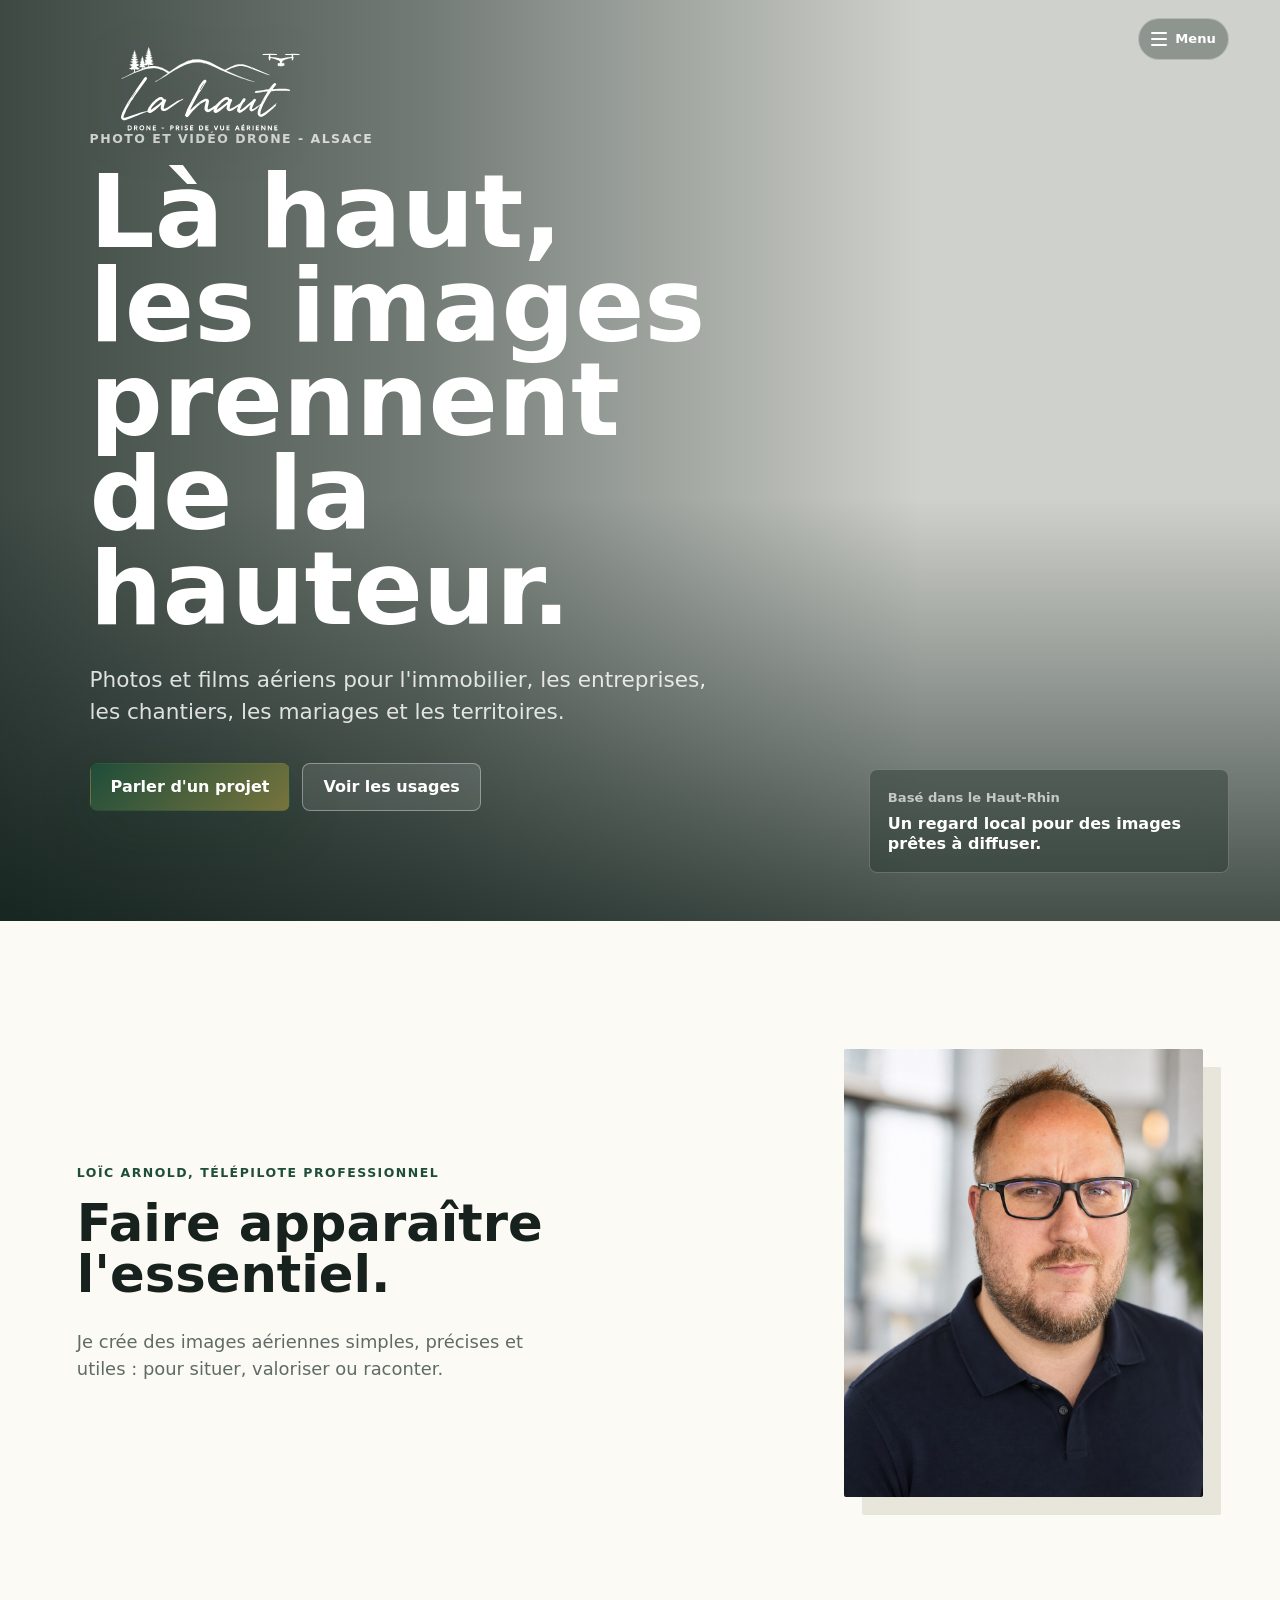
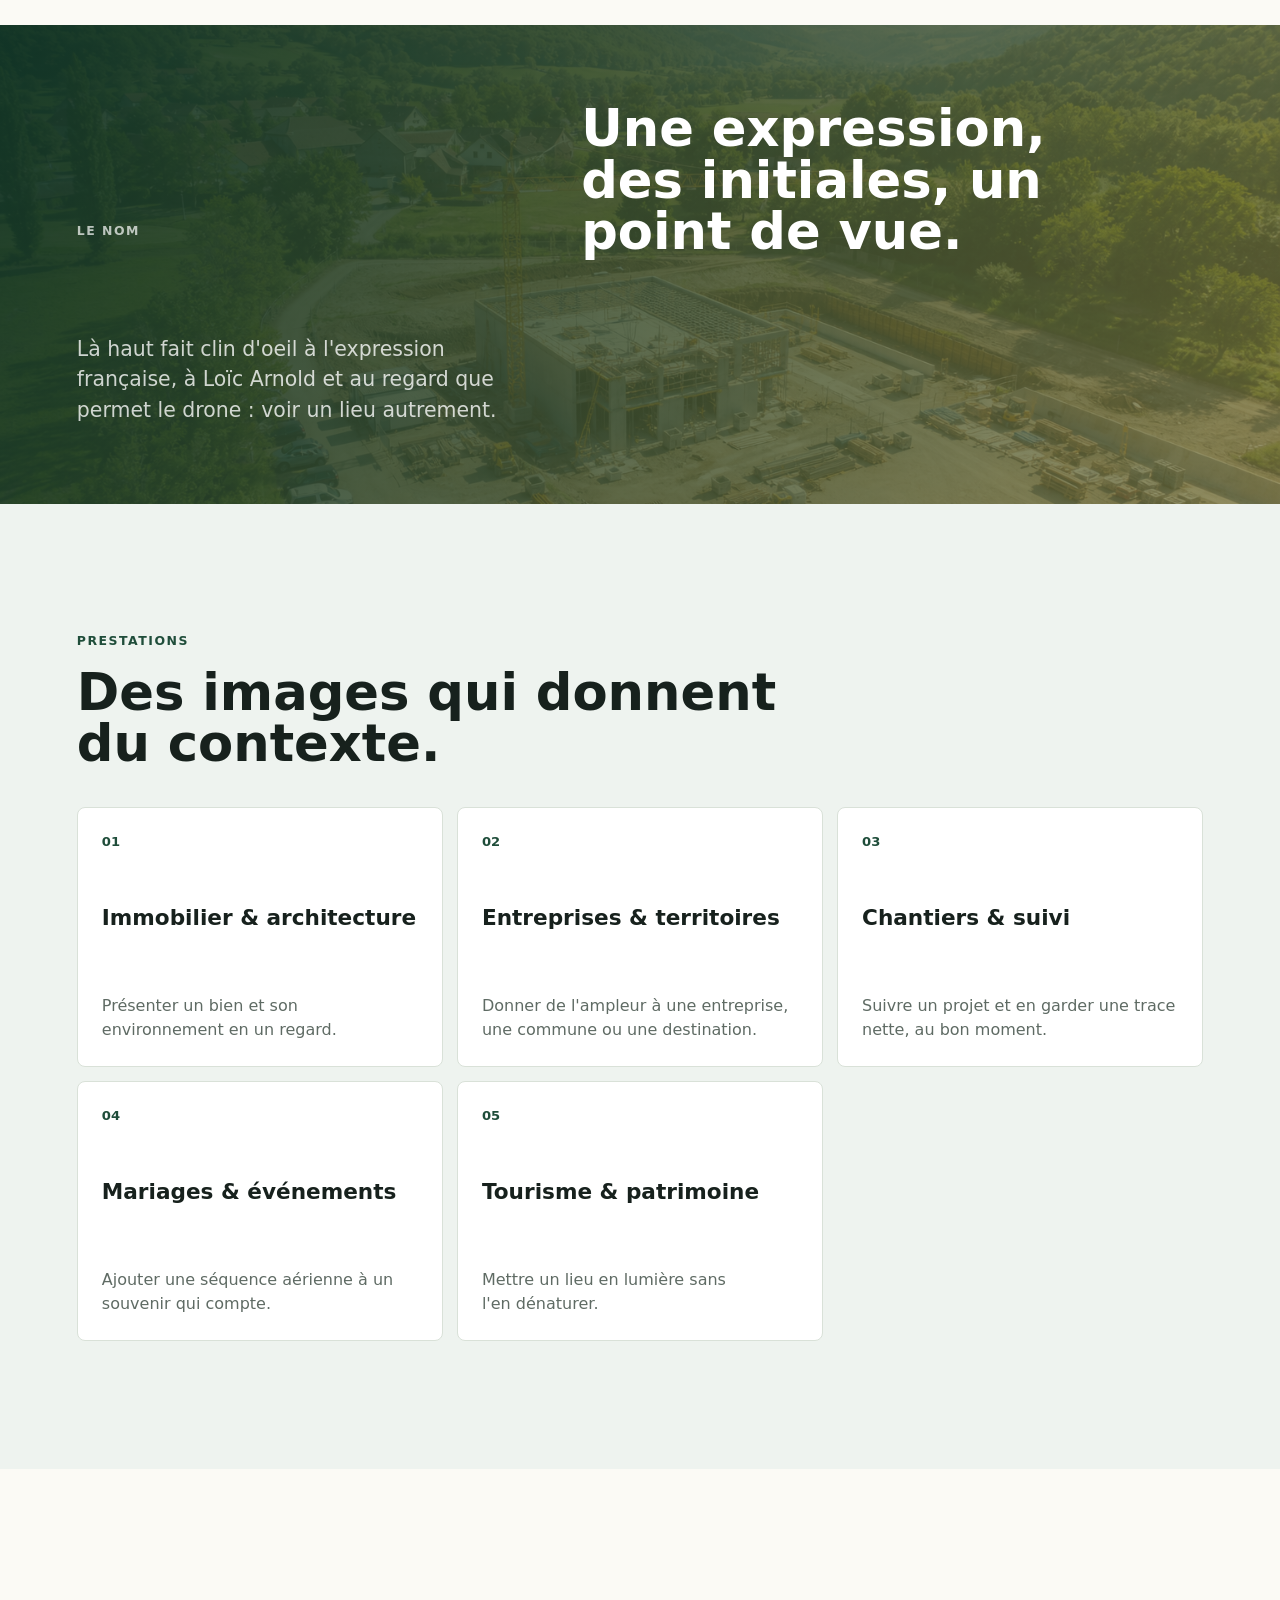
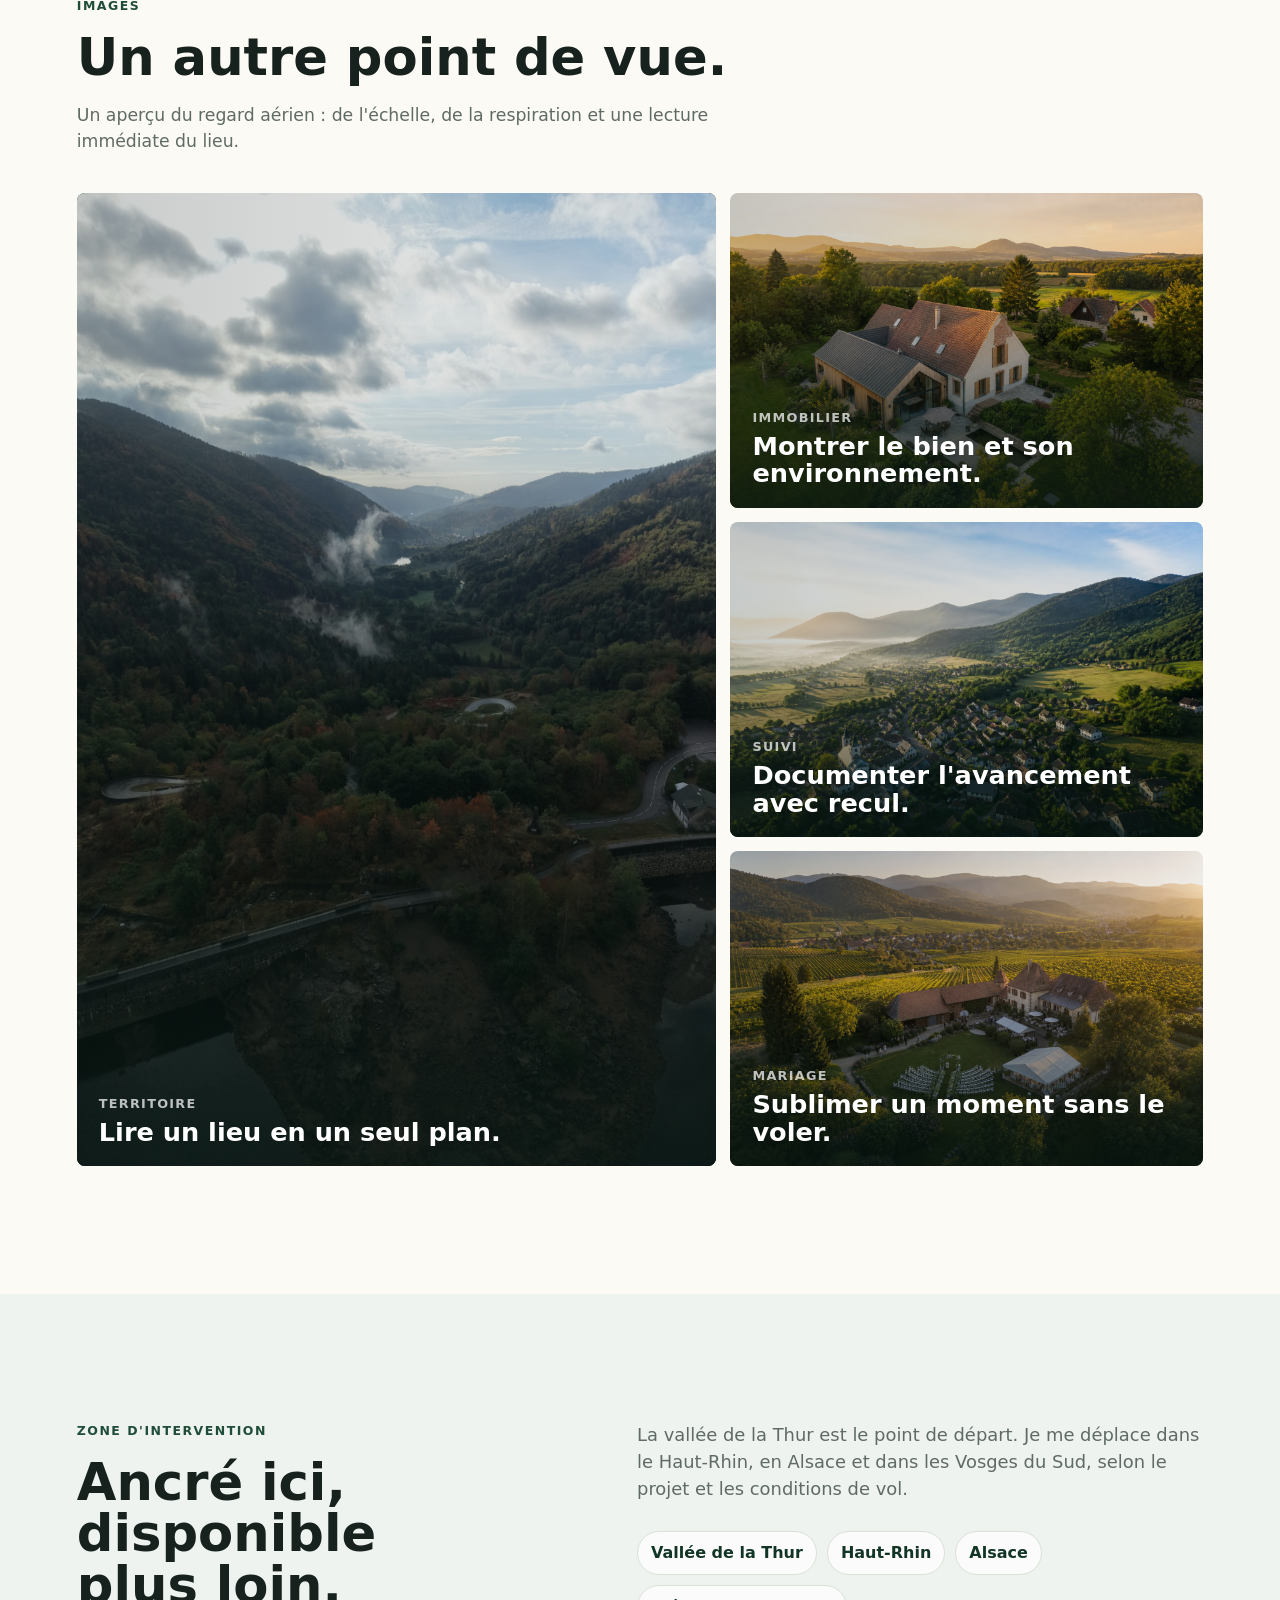
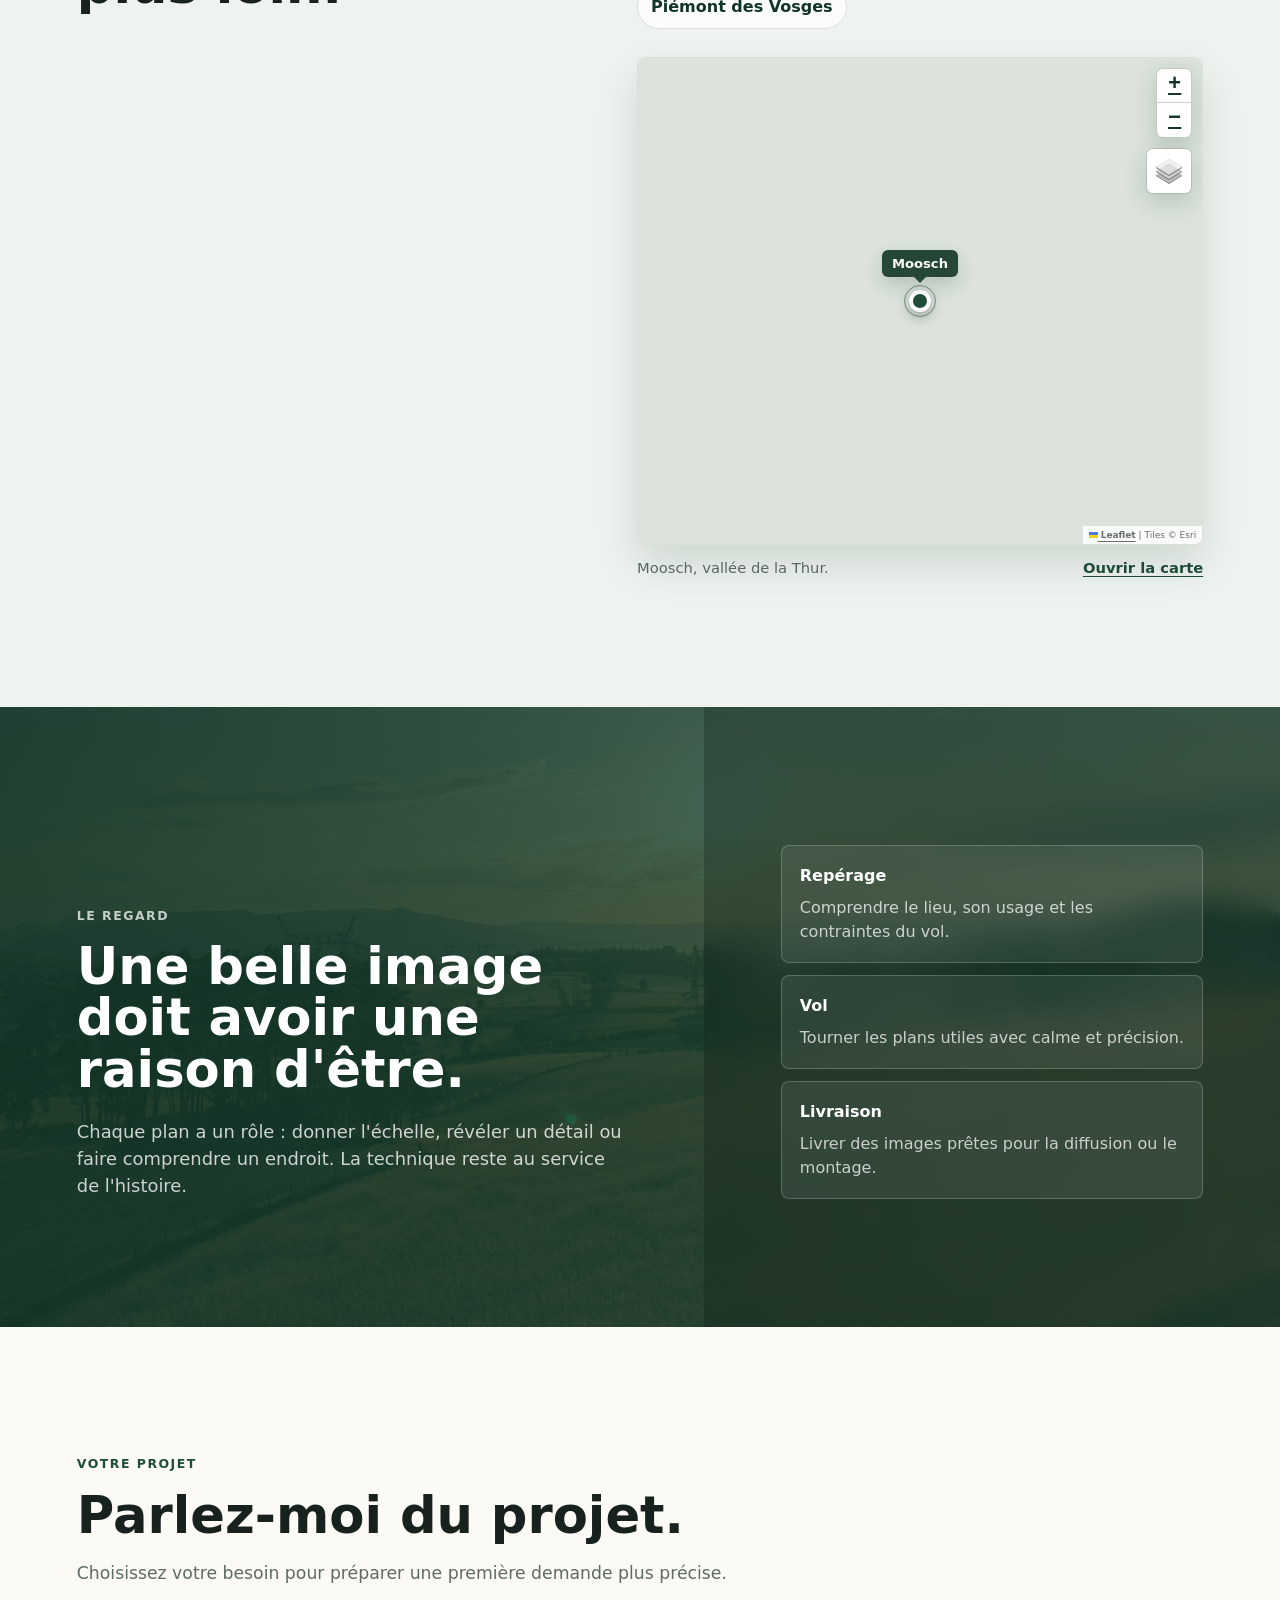
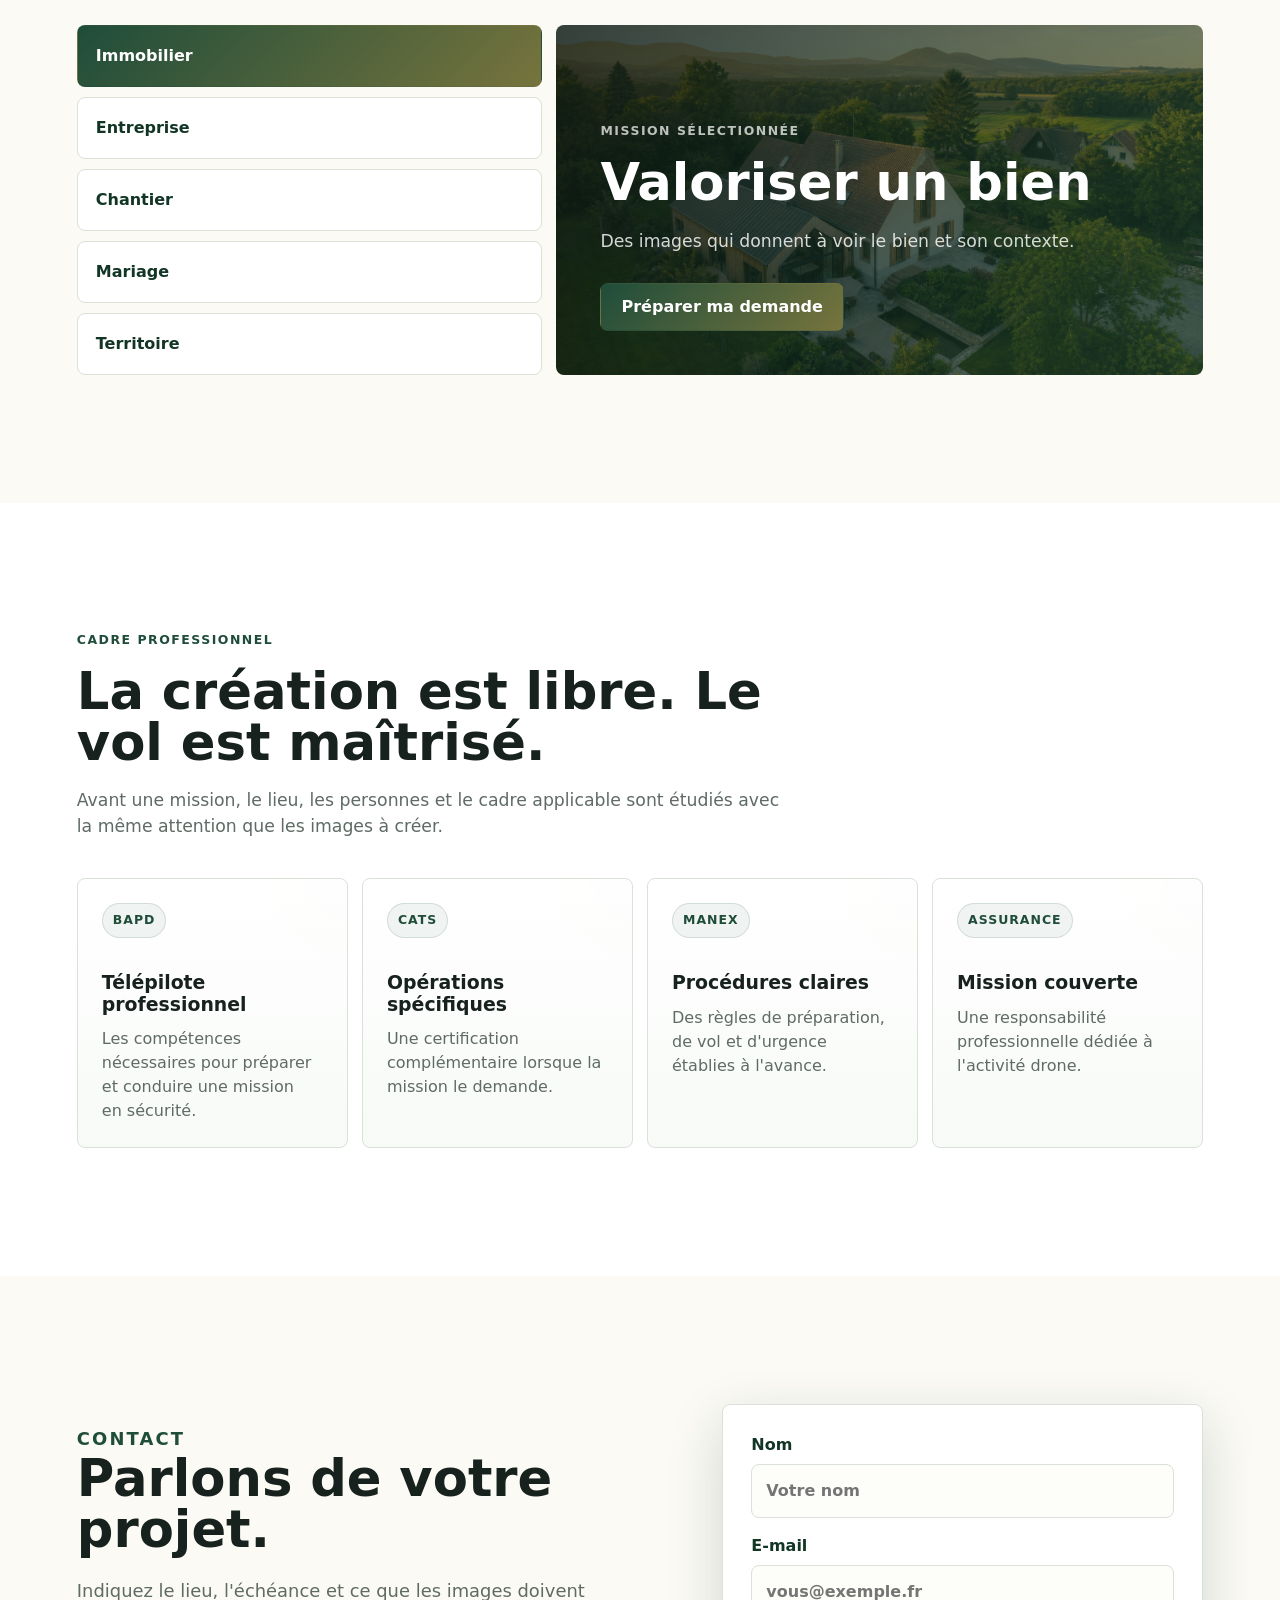
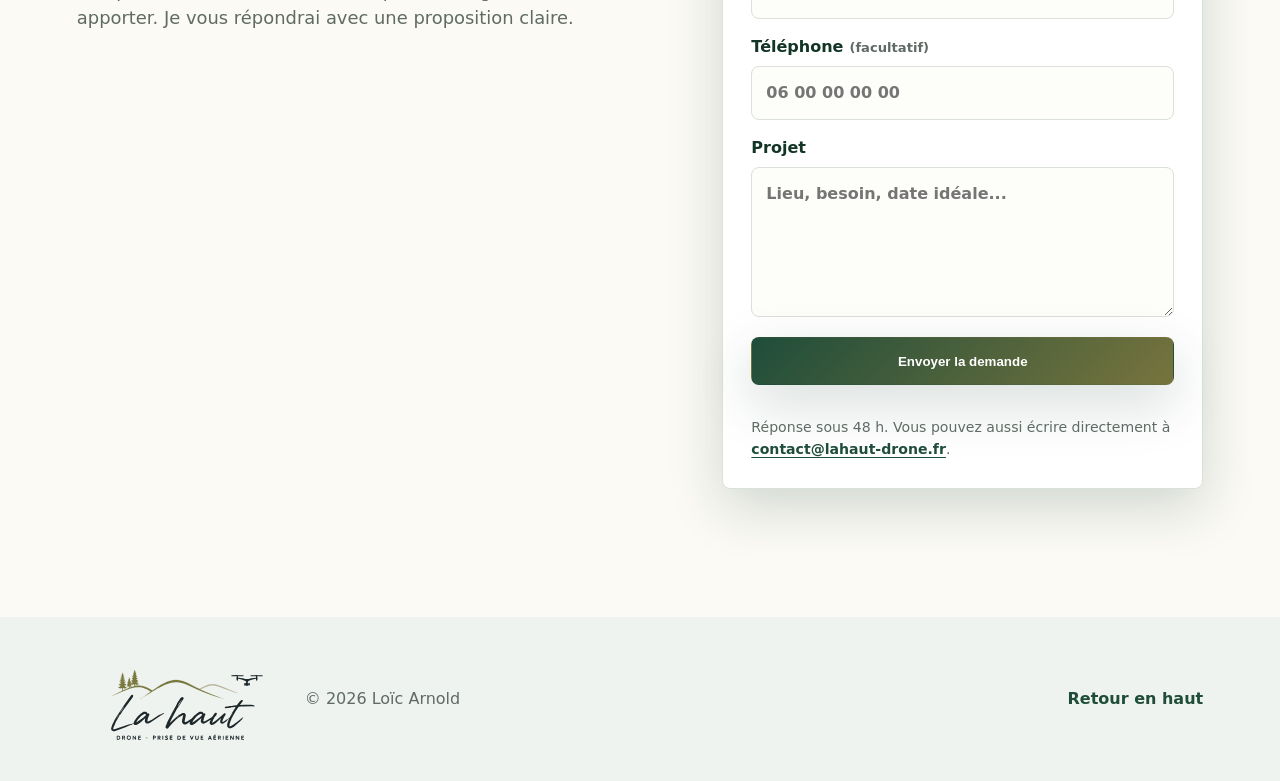
==== commit c054148e: "Polish mobile header and contact fallback" ====
--- a/index.html
+++ b/index.html
@@ -9,7 +9,7 @@
       content="Photos et vidéos par drone en Alsace, réalisées par Loïc Arnold depuis la vallée de la Thur."
     />
     <link rel="stylesheet" href="assets/leaflet.css?v=1.9.4" />
-    <link rel="stylesheet" href="styles.css?v=20260831-moosch-map2" />
+    <link rel="stylesheet" href="styles.css?v=20260831-mobile2" />
   </head>
   <body>
     <header class="site-header" aria-label="Navigation principale">
@@ -447,6 +447,9 @@
           </label>
           <button class="button primary form-button" type="submit">Envoyer la demande</button>
           <p class="form-status" id="contact-status" role="status" aria-live="polite"></p>
+          <a class="mail-fallback" id="contact-mail-fallback" href="mailto:contact@lahaut-drone.fr" hidden>
+            Ouvrir ma messagerie
+          </a>
           <p class="form-hint">
             Réponse sous 48 h. Vous pouvez aussi écrire directement à
             <a href="mailto:contact@lahaut-drone.fr">contact@lahaut-drone.fr</a>.
@@ -478,6 +481,6 @@
     </div>
 
     <script src="assets/leaflet.js?v=1.9.4"></script>
-    <script src="script.js?v=20260831-moosch-map"></script>
+    <script src="script.js?v=20260831-mobile2"></script>
   </body>
 </html>
--- a/styles.css
+++ b/styles.css
@@ -32,6 +32,10 @@
   overflow: hidden;
 }
 
+section[id] {
+  scroll-margin-top: 110px;
+}
+
 a {
   color: inherit;
   text-decoration: none;
@@ -54,6 +58,7 @@
   gap: 24px;
   padding: 18px clamp(18px, 4vw, 56px);
   color: var(--white);
+  transition: transform 220ms ease, padding 220ms ease, background-color 220ms ease, box-shadow 220ms ease;
 }
 
 .site-header::before {
@@ -77,6 +82,22 @@
   max-height: 128px;
   height: auto;
   filter: brightness(0) invert(1) drop-shadow(0 10px 24px rgba(0, 0, 0, 0.28));
+  transition: width 220ms ease, filter 220ms ease;
+}
+
+.site-header.is-scrolled {
+  padding-block: 10px;
+  border-bottom: 1px solid rgba(23, 33, 29, 0.1);
+  color: var(--forest-deep);
+  background: rgba(251, 250, 245, 0.94);
+  backdrop-filter: blur(16px);
+  box-shadow: 0 10px 28px rgba(18, 53, 38, 0.12);
+}
+
+.site-header.is-scrolled .brand-logo {
+  width: clamp(170px, 18vw, 260px);
+  max-height: 72px;
+  filter: none;
 }
 
 .nav-links {
@@ -125,8 +146,24 @@
   font-size: 0.82rem;
 }
 
+.site-header.is-scrolled .nav-toggle {
+  border-color: rgba(31, 77, 58, 0.2);
+  color: var(--forest-deep);
+  background: var(--white);
+}
+
+.site-header.is-scrolled .nav-links {
+  border-color: rgba(31, 77, 58, 0.16);
+  background: rgba(255, 255, 255, 0.88);
+  box-shadow: 0 12px 28px rgba(18, 53, 38, 0.1);
+}
+
 .nav-links a {
   color: rgba(255, 255, 255, 0.84);
+}
+
+.site-header.is-scrolled .nav-links a {
+  color: var(--forest-deep);
 }
 
 .nav-links a:hover {
@@ -687,6 +724,11 @@
   .moosch-pin__dot::after {
     animation: none;
   }
+
+  .site-header,
+  .brand-logo {
+    transition: none;
+  }
 }
 
 .territory-map figcaption {
@@ -930,6 +972,33 @@
 
 .form-status.is-error {
   color: #9b3d25;
+}
+
+.form-status.is-fallback {
+  color: var(--forest);
+}
+
+.mail-fallback {
+  display: inline-flex;
+  min-height: 46px;
+  align-items: center;
+  justify-content: center;
+  border: 1px solid var(--forest);
+  border-radius: 8px;
+  padding: 0 18px;
+  color: var(--forest-deep);
+  background: var(--white);
+  font-size: 0.94rem;
+  font-weight: 800;
+}
+
+.mail-fallback:hover {
+  color: var(--white);
+  background: var(--forest-deep);
+}
+
+.mail-fallback[hidden] {
+  display: none;
 }
 
 .form-trap {
@@ -1144,6 +1213,19 @@
 }
 
 @media (max-width: 720px) {
+  .site-header.is-scrolled {
+    padding: 8px 14px;
+  }
+
+  .site-header.is-scrolled .brand-logo {
+    width: 140px;
+    max-height: 52px;
+  }
+
+  .site-header.is-hidden:not(.nav-open) {
+    transform: translateY(-120%);
+  }
+
   .brand {
     padding: 0;
   }
@@ -1224,6 +1306,10 @@
     width: 168px;
   }
 
+  .site-header.is-scrolled .brand-logo {
+    width: 128px;
+  }
+
   .nav-toggle {
     padding: 9px 10px;
   }
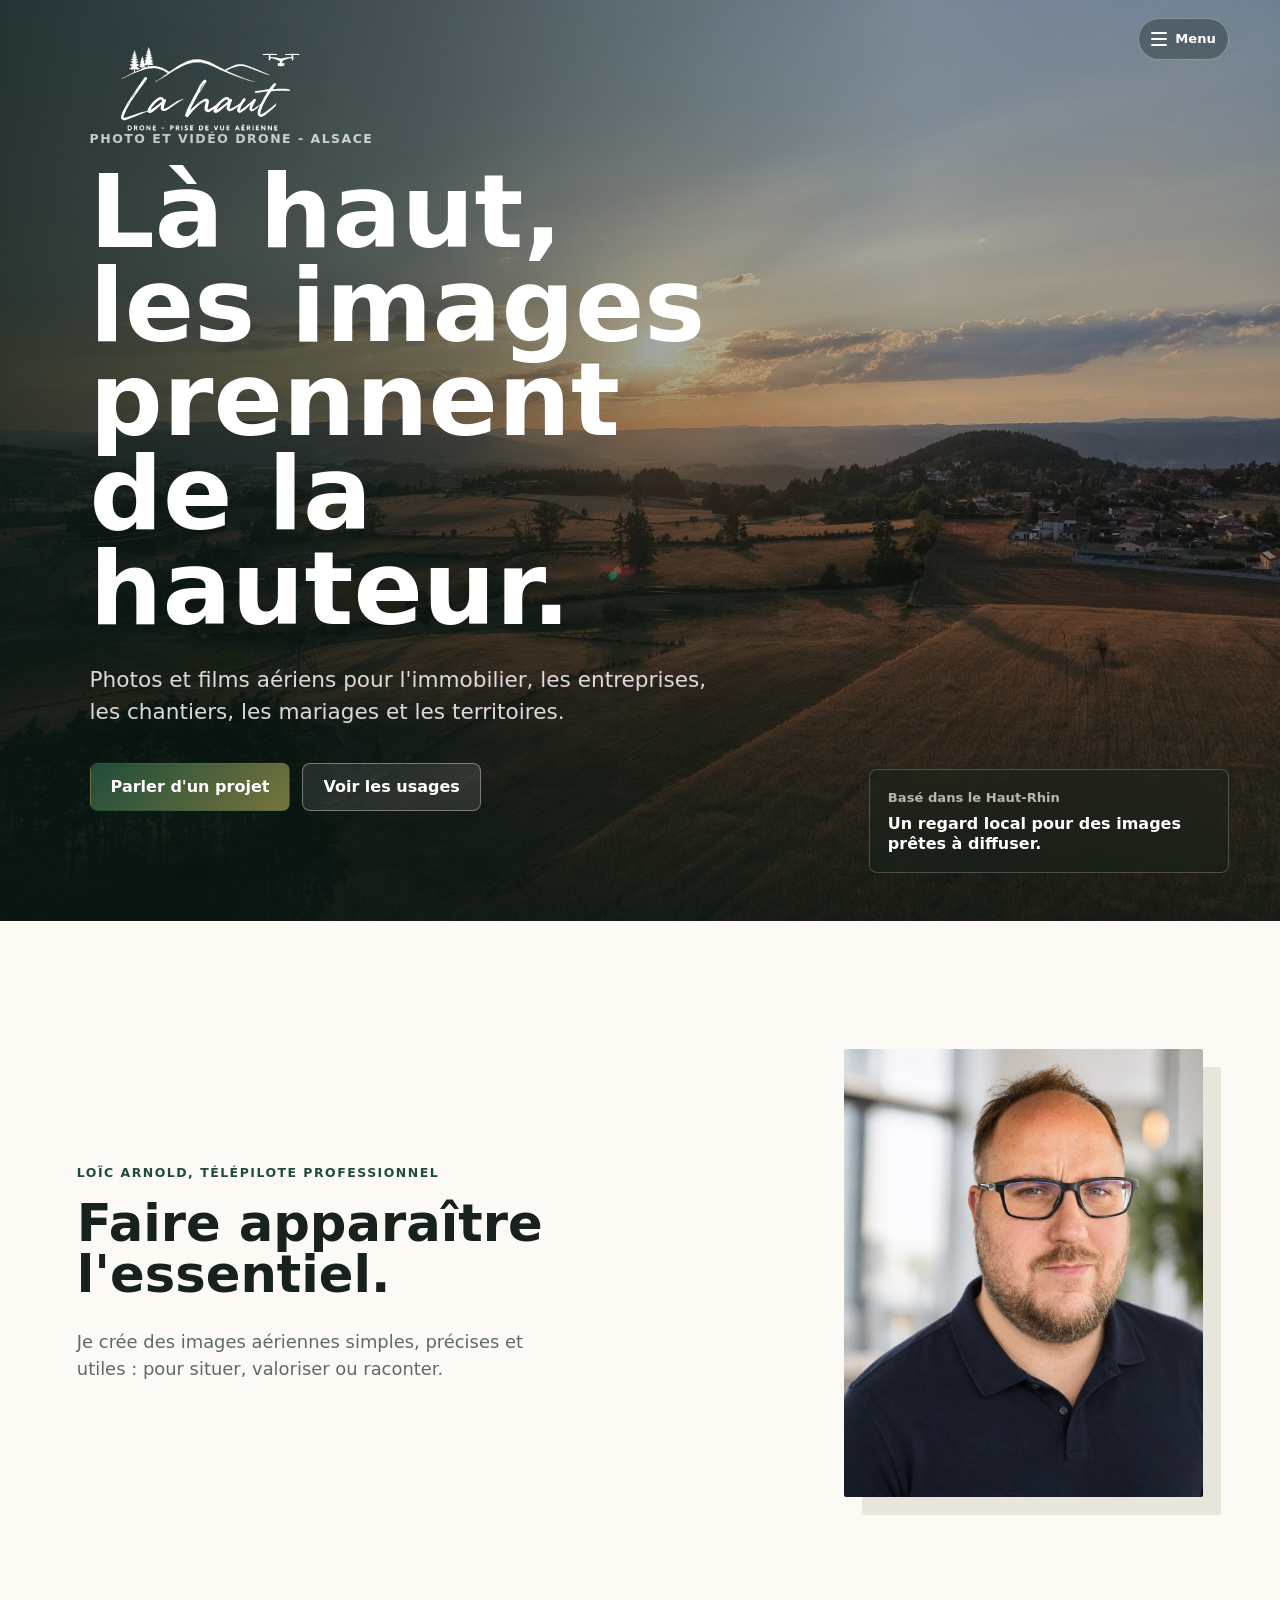
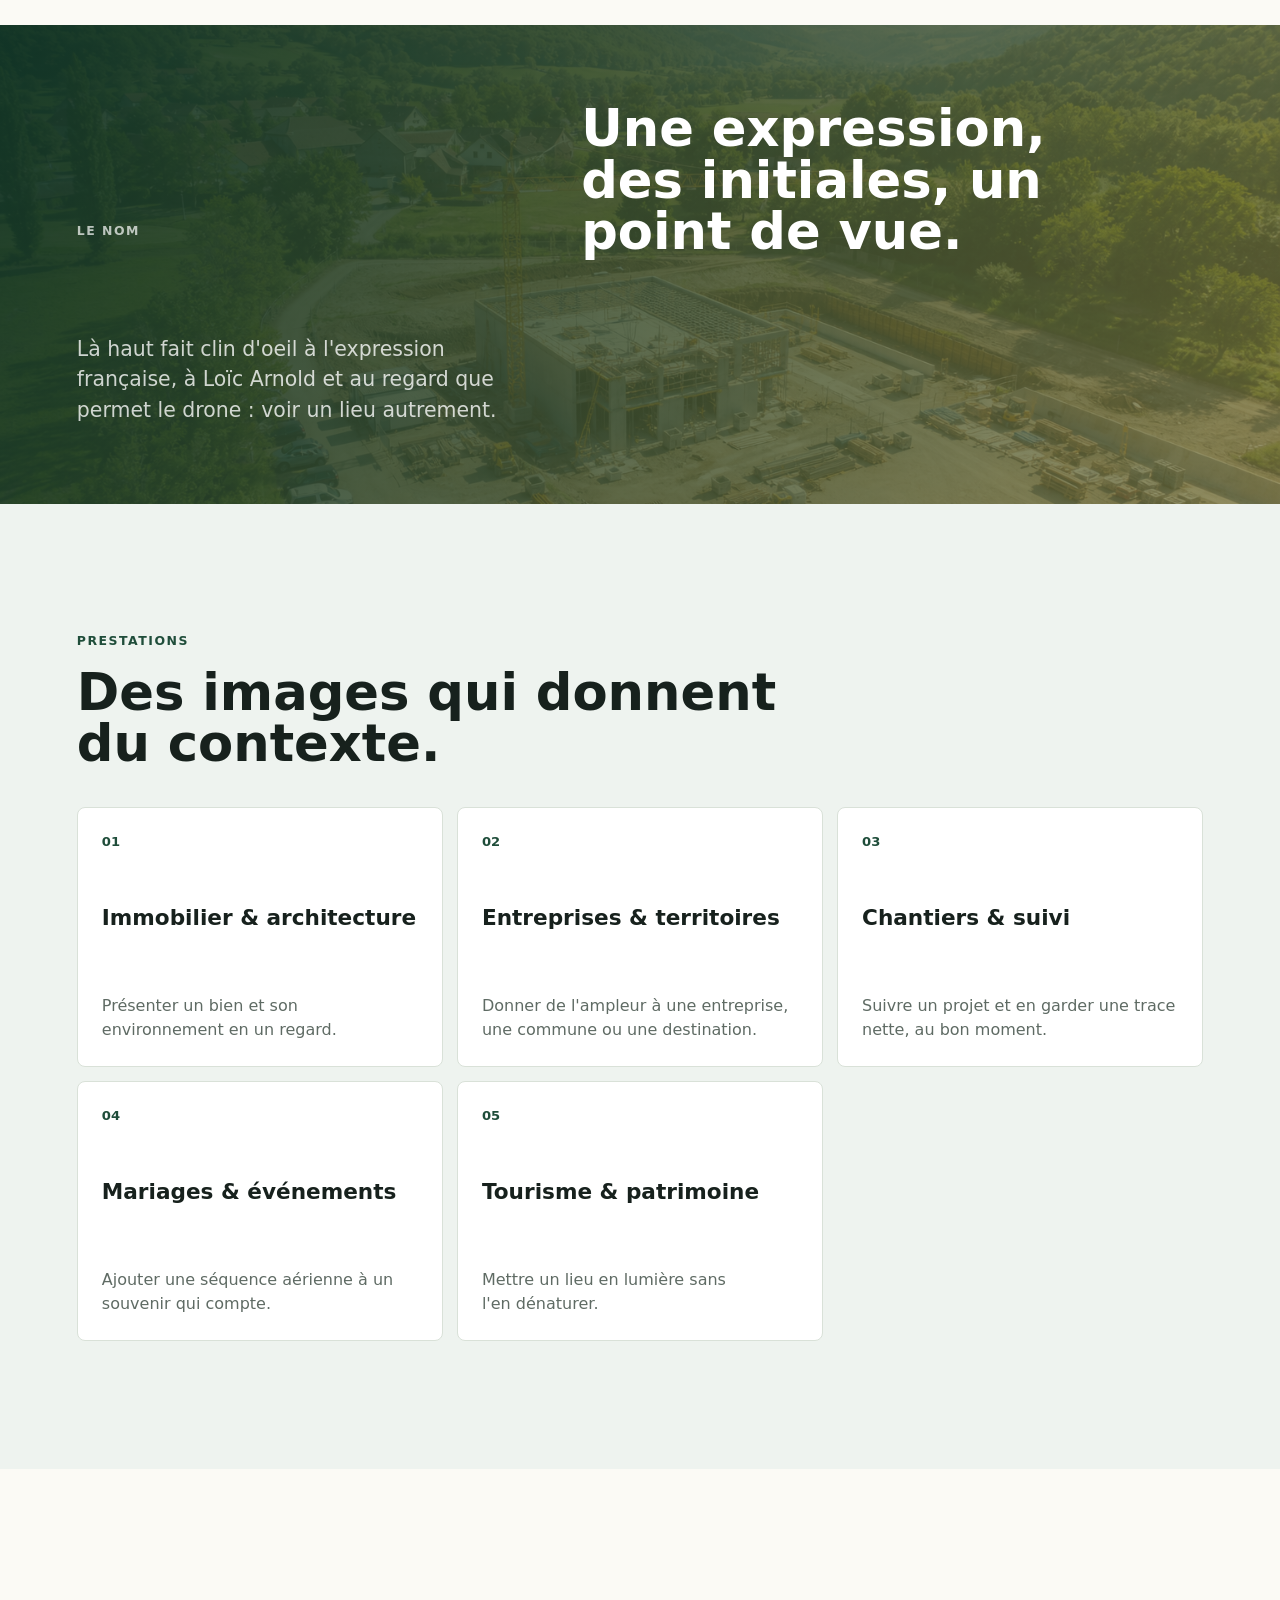
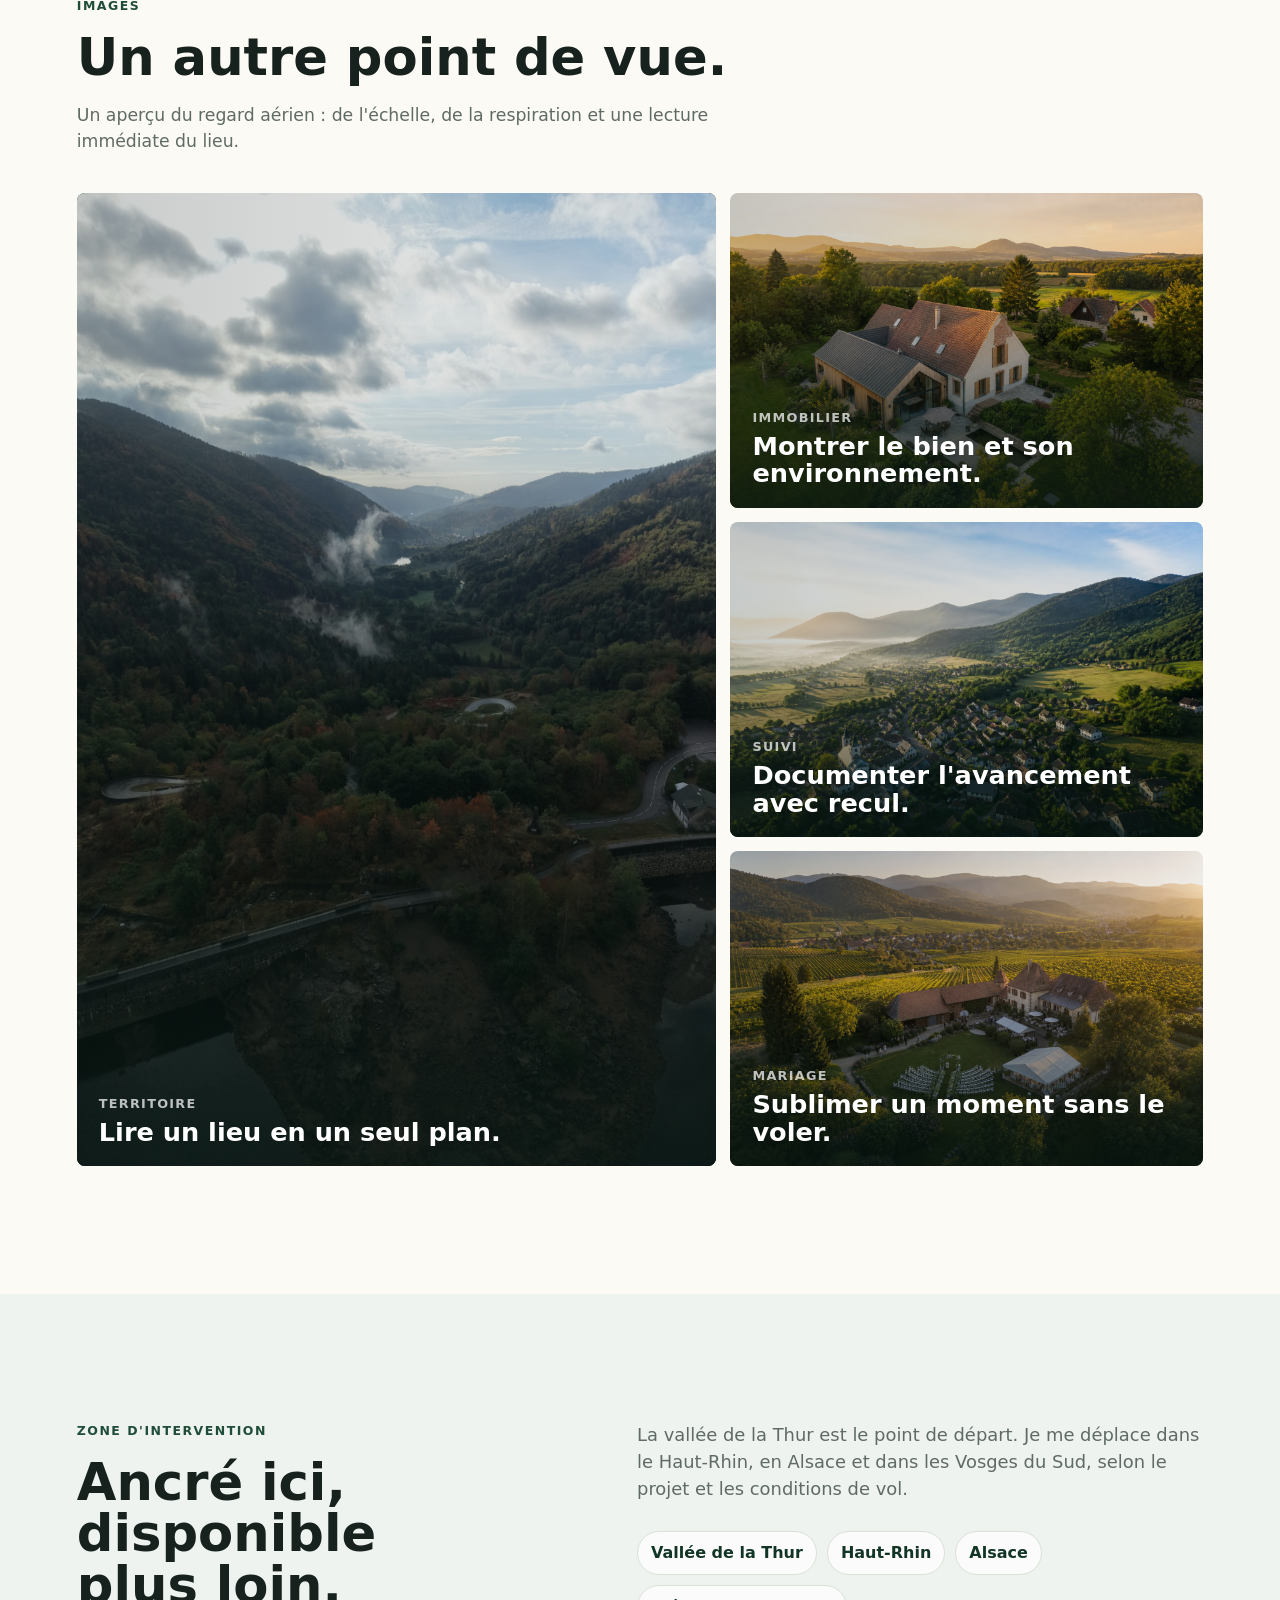
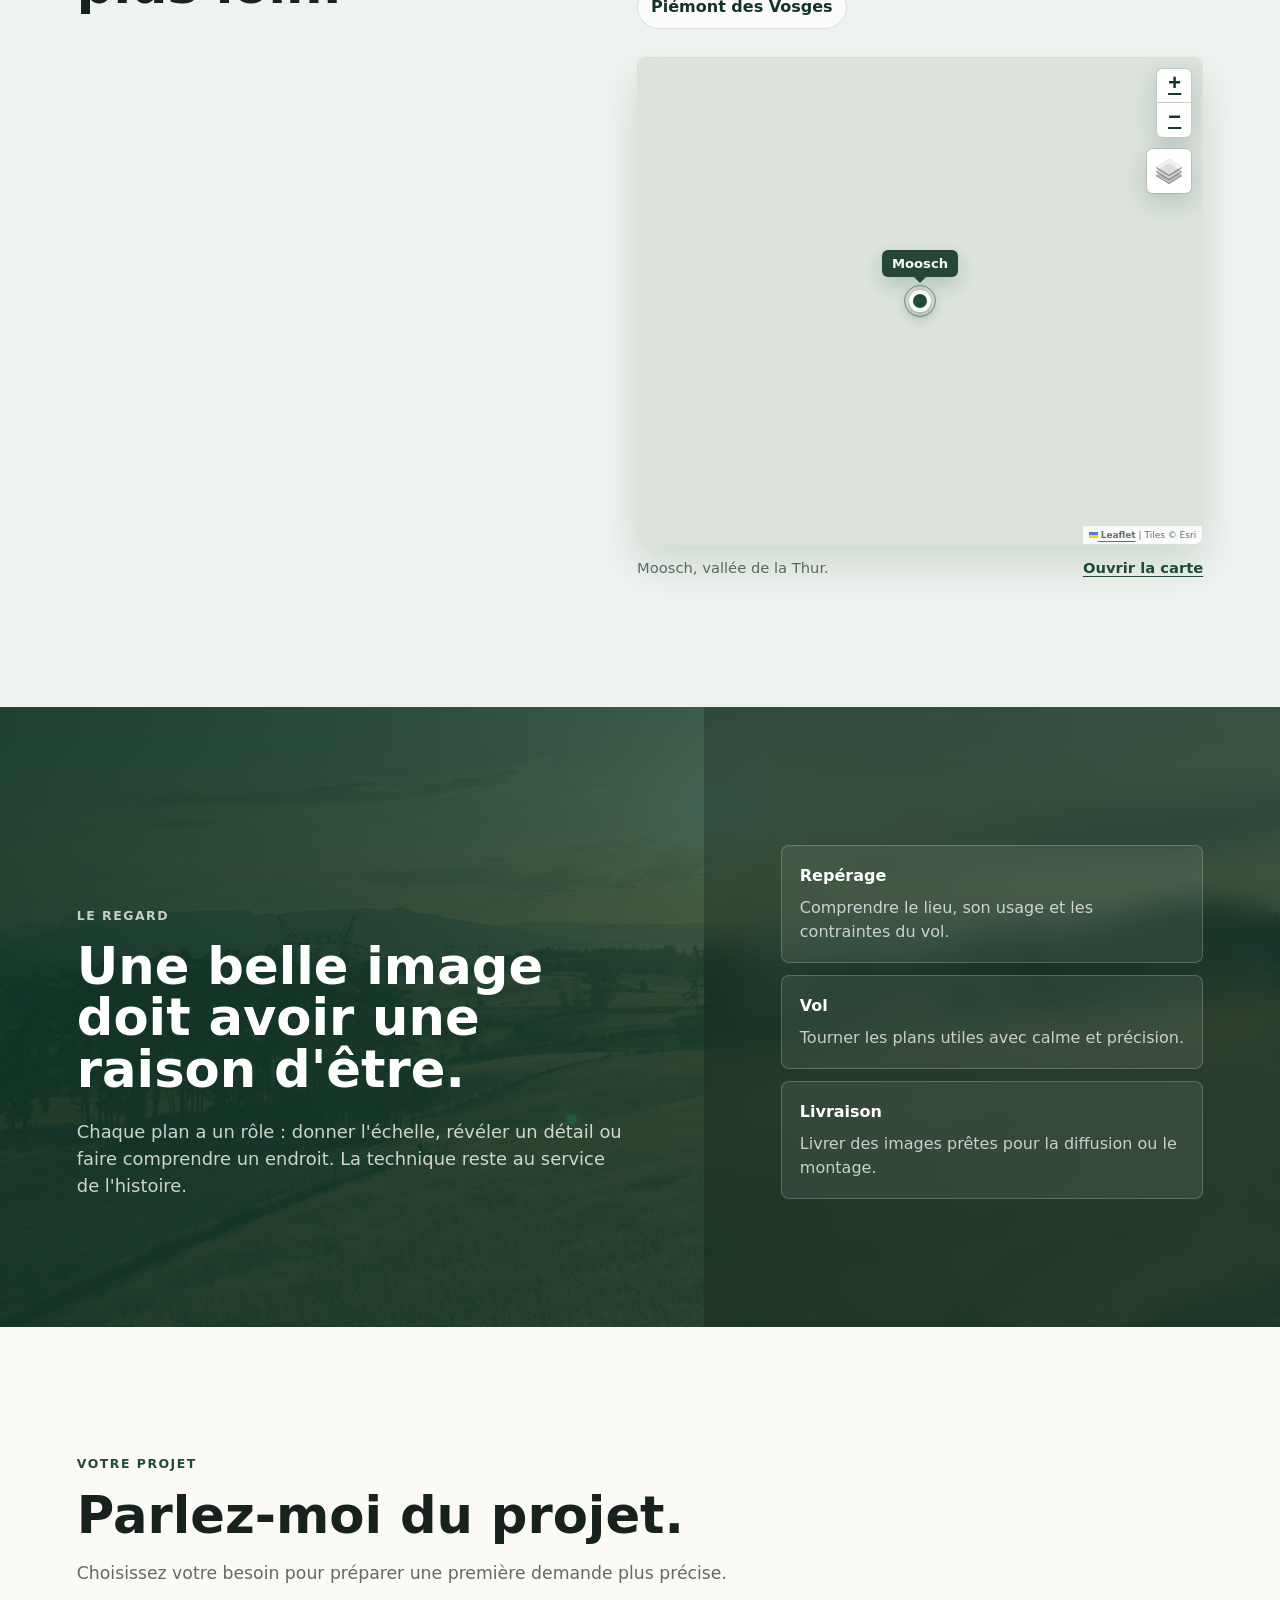
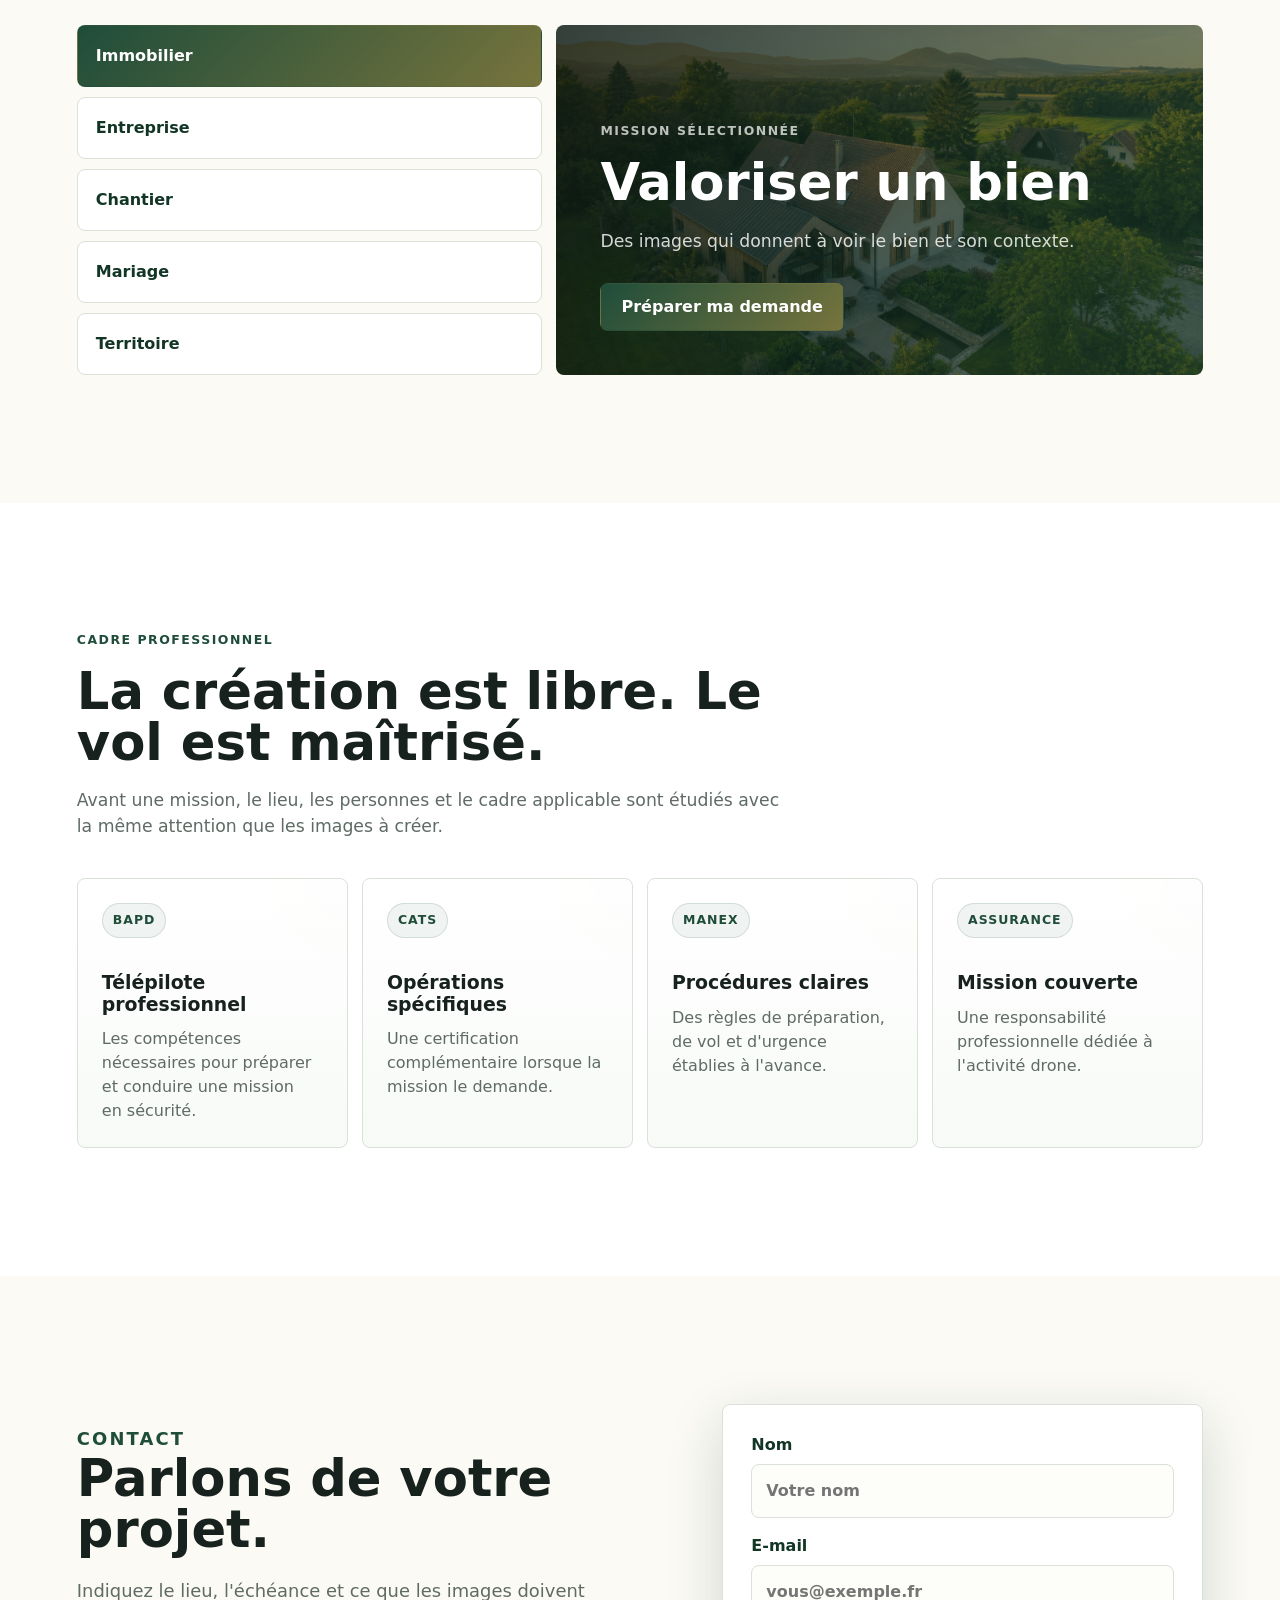
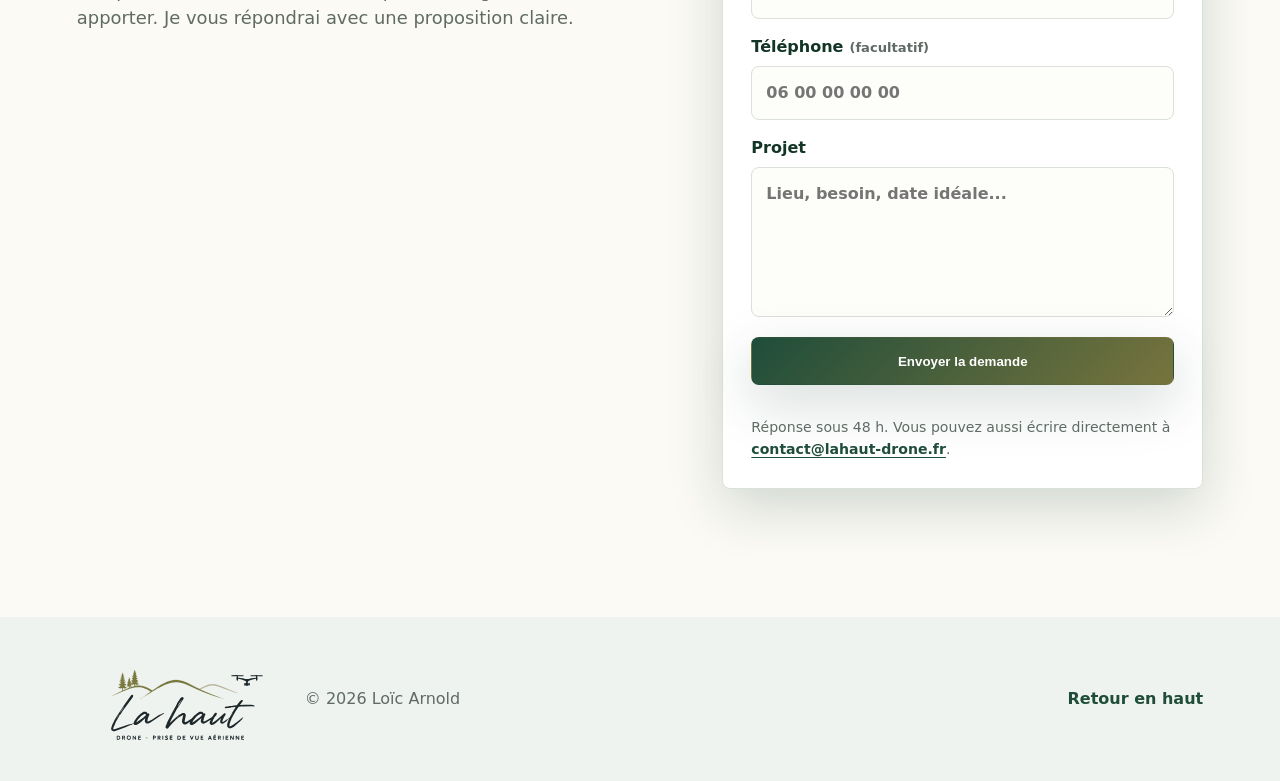
==== commit e67e0a92: "Handle contact requests on OVH hosting" ====
--- a/index.html
+++ b/index.html
@@ -419,31 +419,28 @@
         <form
           class="contact-form"
           id="contact-form"
-          action="https://formsubmit.co/ajax/contact@lahaut-drone.fr"
+          action="contact.php"
           method="POST"
           accept-charset="UTF-8"
           aria-label="Demande de contact"
         >
-          <input type="hidden" name="_subject" value="Nouvelle demande - Là haut" />
-          <input type="hidden" name="_template" value="table" />
-          <input type="hidden" name="_captcha" value="false" />
           <input type="hidden" name="type_de_projet" id="contact-project" value="" />
           <input class="form-trap" type="text" name="_honey" tabindex="-1" autocomplete="off" aria-hidden="true" />
           <label>
             Nom
-            <input type="text" name="name" placeholder="Votre nom" autocomplete="name" required />
+            <input type="text" name="name" placeholder="Votre nom" autocomplete="name" maxlength="120" required />
           </label>
           <label>
             E-mail
-            <input type="email" name="email" placeholder="vous@exemple.fr" autocomplete="email" required />
+            <input type="email" name="email" placeholder="vous@exemple.fr" autocomplete="email" maxlength="254" required />
           </label>
           <label>
             <span class="label-text">Téléphone <span class="optional">(facultatif)</span></span>
-            <input type="tel" name="telephone" placeholder="06 00 00 00 00" autocomplete="tel" />
+            <input type="tel" name="telephone" placeholder="06 00 00 00 00" autocomplete="tel" maxlength="40" />
           </label>
           <label>
             Projet
-            <textarea name="message" rows="5" placeholder="Lieu, besoin, date idéale..." required></textarea>
+            <textarea name="message" rows="5" placeholder="Lieu, besoin, date idéale..." maxlength="4000" required></textarea>
           </label>
           <button class="button primary form-button" type="submit">Envoyer la demande</button>
           <p class="form-status" id="contact-status" role="status" aria-live="polite"></p>
